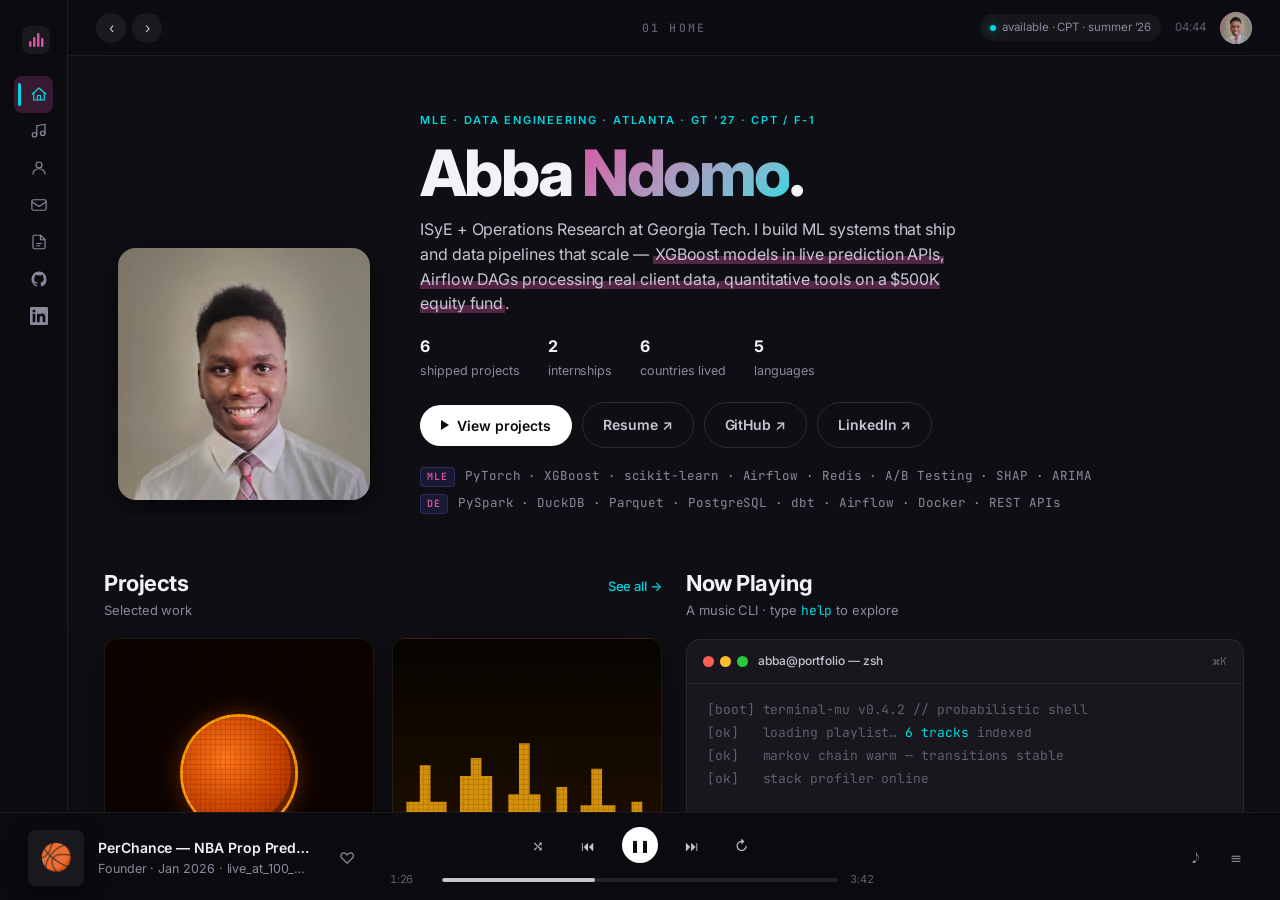
==== index.html @ 2c13b6e3 "added an expandable sidebar" ====
<!DOCTYPE html>
<html lang="en">
<head>
<meta charset="UTF-8" />
<meta name="viewport" content="width=device-width, initial-scale=1, viewport-fit=cover" />
<title>Abba Ndomo — Data & ML Engineer</title>
<meta name="description" content="Portfolio of Abba Ndomo — Data & ML engineer at Georgia Tech (ISyE + OR '27), building PerChance and shipping production pipelines." />
<meta name="author" content="Abba Ndomo" />
<meta name="theme-color" content="#1a1a1a" />
<meta property="og:title" content="Abba Ndomo — Data & ML Engineer" />
<meta property="og:description" content="Portfolio · Georgia Tech ISyE + OR '27 · building PerChance" />
<meta property="og:type" content="website" />
<meta property="og:image" content="headshot.jpg" />
<meta name="twitter:card" content="summary_large_image" />
<link rel="preconnect" href="https://fonts.googleapis.com" />
<link rel="preconnect" href="https://fonts.gstatic.com" crossorigin />
<link href="https://fonts.googleapis.com/css2?family=Inter:wght@400;500;600;700;800&family=JetBrains+Mono:wght@400;500;600&display=swap" rel="stylesheet" />
<link rel="icon" href="data:image/svg+xml,<svg xmlns='http://www.w3.org/2000/svg' viewBox='0 0 32 32'><rect width='32' height='32' rx='7' fill='%231a1a1a'/><rect x='4' y='18' width='4' height='10' rx='1.5' fill='%236366f1'/><rect x='10' y='12' width='4' height='16' rx='1.5' fill='%236366f1'/><rect x='18' y='6' width='4' height='22' rx='1.5' fill='%236366f1'/><rect x='24' y='14' width='4' height='14' rx='1.5' fill='%236366f1'/></svg>" />
<link rel="stylesheet" href="stylesheets/styles.css" />
<link rel="stylesheet" href="stylesheets/enhancements.css" />
<link rel="stylesheet" href="stylesheets/mobile.css" />
</head>
<body>

<div class="app">

  <!-- ============== SIDEBAR ============== -->
  <aside class="sidebar">
    <div class="sb-brand">
      <div class="mark"><svg width="16" height="16" viewBox="0 0 16 16" fill="none" xmlns="http://www.w3.org/2000/svg"><rect x="1" y="9" width="2.5" height="6" rx="1" fill="currentColor"/><rect x="5" y="5" width="2.5" height="10" rx="1" fill="currentColor"/><rect x="9" y="1" width="2.5" height="14" rx="1" fill="currentColor"/><rect x="13" y="6" width="2.5" height="9" rx="1" fill="currentColor"/></svg></div>
    </div>

    <div class="sb-section">Library</div>
    <div class="sb-item active" data-nav="home">
      <span class="icon"><svg viewBox="0 0 24 24" fill="none" stroke="currentColor" stroke-width="1.6" stroke-linecap="round" stroke-linejoin="round"><path d="M3 12l9-8 9 8"/><path d="M5 10v10h14V10"/><path d="M10 20v-6h4v6"/></svg></span><span>Home</span>
    </div>
    <div class="sb-item" data-nav="projects">
      <span class="icon"><svg viewBox="0 0 24 24" fill="none" stroke="currentColor" stroke-width="1.6" stroke-linecap="round" stroke-linejoin="round"><path d="M9 17V5l11-2v12"/><circle cx="6" cy="17" r="3"/><circle cx="17" cy="15" r="3"/></svg></span><span>Projects</span><span class="count">6</span>
    </div>
    <div class="sb-item" data-nav="about">
      <span class="icon"><svg viewBox="0 0 24 24" fill="none" stroke="currentColor" stroke-width="1.6" stroke-linecap="round" stroke-linejoin="round"><circle cx="12" cy="8" r="4"/><path d="M4 20c0-4 3.6-7 8-7s8 3 8 7"/></svg></span><span>About</span>
    </div>
    <div class="sb-item" data-nav="contact">
      <span class="icon"><svg viewBox="0 0 24 24" fill="none" stroke="currentColor" stroke-width="1.6" stroke-linecap="round" stroke-linejoin="round"><rect x="2.5" y="5" width="19" height="14" rx="2"/><path d="M3 8l9 6 9-6"/></svg></span><span>Contact</span>
    </div>

    <div class="sb-section">Connect</div>
    <a class="sb-item" href="resume.pdf" target="_blank">
      <span class="icon"><svg viewBox="0 0 24 24" fill="none" stroke="currentColor" stroke-width="1.6" stroke-linecap="round" stroke-linejoin="round"><path d="M14 3H6a2 2 0 0 0-2 2v14a2 2 0 0 0 2 2h12a2 2 0 0 0 2-2V9z"/><path d="M14 3v6h6"/><path d="M9 14h6M9 17h4"/></svg></span><span>Resume</span><span class="count">PDF</span>
    </a>
    <a class="sb-item" href="https://github.com/andomo3" target="_blank">
      <span class="icon"><svg viewBox="0 0 24 24" fill="currentColor"><path d="M12 2C6.48 2 2 6.59 2 12.25c0 4.53 2.87 8.36 6.84 9.72.5.1.68-.22.68-.49v-1.7c-2.78.62-3.37-1.36-3.37-1.36-.45-1.18-1.11-1.49-1.11-1.49-.91-.64.07-.62.07-.62 1 .07 1.53 1.06 1.53 1.06.89 1.57 2.34 1.12 2.91.85.09-.67.35-1.12.63-1.38-2.22-.26-4.55-1.14-4.55-5.06 0-1.12.39-2.03 1.03-2.75-.1-.26-.45-1.3.1-2.7 0 0 .84-.28 2.75 1.05a9.4 9.4 0 0 1 5 0c1.91-1.33 2.75-1.05 2.75-1.05.55 1.4.2 2.44.1 2.7.64.72 1.03 1.63 1.03 2.75 0 3.93-2.34 4.79-4.57 5.05.36.32.68.94.68 1.9v2.81c0 .27.18.6.69.49A10.02 10.02 0 0 0 22 12.25C22 6.59 17.52 2 12 2z"/></svg></span><span>GitHub</span>
    </a>
    <a class="sb-item" href="https://linkedin.com/in/AbbaNdomo" target="_blank">
      <span class="icon"><svg viewBox="0 0 24 24" fill="currentColor"><path d="M20.45 20.45h-3.55v-5.57c0-1.33-.03-3.04-1.85-3.04-1.86 0-2.14 1.45-2.14 2.95v5.66H9.36V9h3.41v1.56h.05c.47-.9 1.64-1.85 3.38-1.85 3.61 0 4.28 2.38 4.28 5.47v6.27zM5.34 7.43a2.06 2.06 0 1 1 0-4.12 2.06 2.06 0 0 1 0 4.12zM7.12 20.45H3.56V9h3.56v11.45zM22.22 0H1.77C.79 0 0 .77 0 1.72v20.56C0 23.23.79 24 1.77 24h20.45c.98 0 1.78-.77 1.78-1.72V1.72C24 .77 23.2 0 22.22 0z"/></svg></span><span>LinkedIn</span>
    </a>
  </aside>

  <!-- ============== HEADER ============== -->
  <header class="header">
    <div class="scroll-progress" id="scroll-progress"></div>
    <div class="nav-controls">
      <button class="nav-btn" title="Back" data-history="back">‹</button>
      <button class="nav-btn" title="Forward" data-history="forward">›</button>
    </div>
    <div class="screen-label" id="screen-label">01 Home</div>
    <div class="right">
      <span class="pill"><span class="dot"></span> available · CPT · summer '26</span>
      <span style="color: var(--fg-4); font-size: 11.5px;" id="clock">--:--</span>
      <div class="avatar"><img src="headshot.jpg" alt="Abba Ndomo"></div>
    </div>
  </header>

  <!-- ============== MAIN ============== -->
  <main class="main">

    <!-- ============== HOME ============== -->
    <section class="page active" data-page="home" data-screen-label="01 Home">

      <div class="hero">
        <div class="hero-art">
          <div class="portrait" id="hero-portrait">
            <img src="headshot.jpg" alt="Abba Ndomo">
          </div>
        </div>
        <div class="hero-meta">
          <div class="eyebrow">MLE · Data Engineering · Atlanta · GT '27 · CPT / F-1</div>
          <h1>Abba <span class="accent">Ndomo</span>.</h1>
          <p class="tagline">
            ISyE + Operations Research at Georgia Tech. I build ML systems that ship and data pipelines that scale — <em>XGBoost models in live prediction APIs, Airflow DAGs processing real client data, quantitative tools on a $500K equity fund</em>.
          </p>
          <div class="hero-stats">
            <div class="stat"><b>6</b><span>shipped projects</span></div>
            <div class="stat"><b>2</b><span>internships</span></div>
            <div class="stat"><b>6</b><span>countries lived</span></div>
            <div class="stat"><b>5</b><span>languages</span></div>
          </div>
          <div class="hero-cta">
            <button class="btn primary" onclick="window.__navigate &amp;&amp; window.__navigate('projects')">
              <span class="play-icon"></span>
              View projects
            </button>
            <a class="btn ghost" href="resume.pdf" target="_blank">Resume ↗</a>
            <a class="btn ghost" href="https://github.com/andomo3" target="_blank">GitHub ↗</a>
            <a class="btn ghost" href="https://linkedin.com/in/AbbaNdomo" target="_blank">LinkedIn ↗</a>
          </div>
          <div class="hero-tools">
            <div class="tools-row"><span class="tools-label">MLE</span><span>PyTorch · XGBoost · scikit-learn · Airflow · Redis · A/B Testing · SHAP · ARIMA</span></div>
            <div class="tools-row"><span class="tools-label">DE</span><span>PySpark · DuckDB · Parquet · PostgreSQL · dbt · Airflow · Docker · REST APIs</span></div>
          </div>
        </div>
      </div>

      <!-- Hero widget row: featured shelf + terminal -->
      <div class="hero-widget-row">
        <!-- Featured projects shelf -->
        <div>
          <div class="section-head" style="margin-top:0;">
            <div>
              <h2>Projects</h2>
              <div class="sub">Selected work</div>
            </div>
            <span class="more" onclick="window.__navigate &amp;&amp; window.__navigate('projects')">See all →</span>
          </div>
          <div class="shelf" id="featured-shelf"></div>
        </div>

        <!-- Refined terminal widget -->
        <div>
          <div class="section-head" style="margin-top:0;">
            <div>
              <h2>Now Playing</h2>
              <div class="sub">A music CLI · type <span style="color: var(--p3); font-family: var(--mono);">help</span> to explore</div>
            </div>
          </div>
          <div class="np-widget" id="terminal">
            <div class="np-widget-head">
              <div class="lights"><span></span><span></span><span></span></div>
              <div class="title">abba@portfolio — zsh</div>
              <div class="right">⌘K</div>
            </div>
            <div class="np-widget-body" id="term-body" aria-live="polite"></div>
            <div class="np-widget-input" id="term-input-row">
              <span class="prompt">›</span>
              <input id="term-input" type="text" autocomplete="off" autocapitalize="off" spellcheck="false" placeholder="try: play 3, shuffle, cd projects" />
              <span class="hint">↵ run · ↑↓ history</span>
            </div>
          </div>
        </div>
      </div>


      <!-- Experience timeline (kept) -->
      <div class="section">
        <div class="section-head">
          <div>
            <h2>Experience Timeline</h2>
            <div class="sub">Where I've showed up</div>
          </div>
          <span class="more" onclick="window.__navigate &amp;&amp; window.__navigate('about')">More about me →</span>
        </div>

        <div class="timeline">
          <article class="exp-card">
            <div class="head">
              <div class="role">Data Science Intern <span class="at">@ KPMG</span></div>
              <div class="when">Jun 2024 — Aug 2024</div>
            </div>
            <div class="summary">Built an NLP document classification pipeline serving 50+ enterprise auditors.</div>
            <ul>
              <li>Reduced document classification latency from 45s to 8s by replacing an O(n²) matching loop with an O(n+m) hash-join — a pure algorithmic fix, no infra changes.</li>
              <li>Reached 95% precision on 10,000+ documents/month; built a statistical validation framework with 50+ automated distributional checks to catch label noise before it reached production.</li>
              <li>Designed an A/B testing framework with bootstrapped confidence intervals and multiple-comparison corrections to govern future model updates.</li>
            </ul>
            <div class="stack">
              <span class="tag">Python</span>
              <span class="tag">NLP</span>
              <span class="tag">PostgreSQL</span>
              <span class="tag">A/B Testing</span>
              <span class="tag">CI/CD</span>
            </div>
          </article>

          <article class="exp-card">
            <div class="head">
              <div class="role">Quantitative Analyst <span class="at">@ Georgia Tech Student Fund (GTSF)</span></div>
              <div class="when">Jan 2025 — May 2025</div>
            </div>
            <div class="summary">Built quantitative tools for a $500K live student-managed equity fund.</div>
            <ul>
              <li>Built a Bloomberg Terminal screener that tripled coverage from 50 to 120 tickers, expanding the investable universe the team could evaluate each week.</li>
              <li>Ran 10,000-iteration Monte Carlo simulations to stress-test the portfolio under macro shocks; simulations identified 8% downside risk that directly shaped the fund's hedging position.</li>
              <li>Validated sector-rotation strategies using ARIMA time-series models; first experience where a model error had an immediate dollar cost.</li>
            </ul>
            <div class="stack">
              <span class="tag">Python</span><span class="tag">ARIMA</span><span class="tag">Monte Carlo</span><span class="tag">Bloomberg</span><span class="tag">NumPy</span>
            </div>
          </article>
        </div>
      </div>

      <!-- Heatmap -->
      <div class="section">
        <div class="section-head">
          <div>
            <h2>Commit Rhythm</h2>
            <div class="sub">53 weeks · tap a cell to play that day's loop</div>
          </div>
        </div>
        <div class="heatmap-wrap">
          <div class="heatmap-stats">
            <div class="s"><b>1,284</b>commits</div>
            <div class="s"><b>312</b>active days</div>
            <div class="s"><b>37</b>day streak</div>
            <div class="s"><b>02:00</b>busiest hour</div>
          </div>
          <div class="heatmap-grid" id="heatmap"></div>
          <div class="heatmap-legend">
            <span>Less</span>
            <span class="swatch" style="background: rgba(255, 255, 255, 0.04);"></span>
            <span class="swatch" style="background: color-mix(in oklch, var(--p1) 22%, rgba(255,255,255,0.04));"></span>
            <span class="swatch" style="background: color-mix(in oklch, var(--p1) 50%, var(--p3));"></span>
            <span class="swatch" style="background: color-mix(in oklch, var(--p1) 70%, var(--p3));"></span>
            <span class="swatch" style="background: linear-gradient(135deg, var(--p1), var(--p3));"></span>
            <span>More</span>
          </div>
        </div>
      </div>

    </section>

    <!-- ============== PROJECTS ============== -->
    <section class="page" data-page="projects" data-screen-label="02 Projects">

      <div class="section">
        <div class="section-head" style="margin-top: 8px;">
          <div>
            <h2>Projects</h2>
            <div class="sub">A library of 7 tracks · pick a file from the tree to read</div>
          </div>
          <span class="more" onclick="window.__term &amp;&amp; window.__term.runCmd('shuffle')">⤭ Shuffle</span>
        </div>

        <div class="ide">
          <aside class="ide-side">
            <div class="ide-section">Explorer</div>
            <div class="ide-folder"><span>▾</span> <span>📁</span> projects</div>
            <div class="ide-children" id="file-tree"></div>

            <div class="ide-section">Filters</div>
            <div class="ide-item"><span class="glyph">#</span><span>ml &amp; data</span><span style="margin-left:auto; color: var(--fg-4)">4</span></div>
            <div class="ide-item"><span class="glyph">#</span><span>systems</span><span style="margin-left:auto; color: var(--fg-4)">2</span></div>
            <div class="ide-item"><span class="glyph">#</span><span>stats</span><span style="margin-left:auto; color: var(--fg-4)">3</span></div>

            <div class="ide-section">Git</div>
            <div class="ide-item"><span class="glyph">⎇</span><span>main</span></div>
            <div class="ide-item"><span class="glyph">●</span><span>2 modified</span></div>
            <div class="ide-item"><span class="glyph">+</span><span>7 untracked</span></div>
          </aside>

          <div class="ide-main">
            <div class="ide-tabs" id="ide-tabs"></div>
            <div class="ide-content" id="ide-content"></div>
          </div>
        </div>
      </div>

    </section>

    <!-- ============== ABOUT ============== -->
    <section class="page" data-page="about" data-screen-label="03 About">

      <div class="section">
        <div class="section-head" style="margin-top: 8px;">
          <div>
            <h2>About</h2>
            <div class="sub">whoami --verbose</div>
          </div>
        </div>

        <div class="about-grid">
          <div>
            <div class="card">
              <h3>Identity</h3>
              <h2>Abba Ndomo</h2>
              <div style="color: var(--fg-3); font-size: 13.5px; margin-bottom: 14px;">Data & ML Engineer · ISyE + OR · Georgia Tech '27</div>
              <p style="color: var(--fg-2); margin: 0 0 12px;">
                I have lived across <b style="color: var(--fg);">six countries</b> and am proficient in English, Kiswahili, Spanish, Russian, and Azerbaijani. I build production ML systems and data pipelines — from a live NBA prediction platform to automated pricing infrastructure for a 101-unit real estate operator.
              </p>
              <p style="color: var(--fg-2); margin: 0;">
                I think probabilistically — about models, decisions, and risk. I'm drawn to problems where the data is messy, the stakes are real, and the solution has to hold up under live traffic.
              </p>
            </div>

            <div class="card" style="margin-top: 18px;">
              <h3>Stack — recent commit volume</h3>
              <div class="langs" id="langs"></div>
            </div>

            <div class="card" style="margin-top: 18px;">
              <h3>Posterior — what I think about, by hour</h3>
              <div class="distribution" id="distribution"></div>
              <div style="display: flex; justify-content: space-between; margin-top: 10px; font-size: 11px; color: var(--fg-4); letter-spacing: 0.04em;">
                <span>00:00</span><span>06:00</span><span>12:00</span><span>18:00</span><span>23:59</span>
              </div>
            </div>
          </div>

          <div>
            <div class="card">
              <h3>Facts</h3>
              <div class="kv-list">
                <div class="row"><div class="k">School</div><div class="v">Georgia Tech '27 · ISyE + OR</div></div>
                <div class="row"><div class="k">Currently</div><div class="v">Building PerChance · Data & ML Engineer @ Altura</div></div>
                <div class="row"><div class="k">Languages</div><div class="v">EN · SW · ES · RU · AZ</div></div>
                <div class="row"><div class="k">Favorite distribution</div><div class="v" style="color: var(--p3);">Heavy-tailed log-normal</div></div>
                <div class="row"><div class="k">Favorite track</div><div class="v">A private Playboi Carti leak from 2019</div></div>
                <div class="row"><div class="k">Last book</div><div class="v">Probability Theory: The Logic of Science</div></div>
                <div class="row"><div class="k">Caffeine</div><div class="v">Two cortados · stops counting after</div></div>
              </div>
            </div>

            <div class="card" style="margin-top: 18px;">
              <h3>Top Artists — last.fm, all time</h3>
              <div class="artist-grid" id="artist-grid"></div>
              <div style="font-size: 11.5px; color: var(--fg-4); margin-top: 12px;">via Spotify · long term · all time</div>
            </div>

            <div class="card" style="margin-top: 18px;">
              <h3>Operating Principles</h3>
              <div style="font-size: 14px; color: var(--fg-2);">
                <div style="margin: 6px 0;"><span style="color: var(--p3);">▸</span> Ship the noisy version. Iterate the variance away.</div>
                <div style="margin: 6px 0;"><span style="color: var(--p3);">▸</span> A meeting is just a Markov chain with snacks.</div>
                <div style="margin: 6px 0;"><span style="color: var(--p3);">▸</span> The best features are samples, not designs.</div>
                <div style="margin: 6px 0;"><span style="color: var(--p3);">▸</span> Measure twice, deploy once, monitor forever.</div>
                <div style="margin: 6px 0;"><span style="color: var(--p3);">▸</span> If it has a tempo, it can be debugged.</div>
              </div>
            </div>
          </div>
        </div>
      </div>

    </section>

    <!-- ============== CONTACT ============== -->
    <section class="page" data-page="contact" data-screen-label="04 Contact">

      <div class="section">
        <div class="section-head" style="margin-top: 8px;">
          <div>
            <h2>Contact</h2>
            <div class="sub">ssh abba@portfolio</div>
          </div>
        </div>

        <div class="contact-grid">
          <div class="card">
            <h3>Get in touch</h3>
            <h2 style="margin-bottom: 8px;">Let's work together.</h2>
            <p style="color: var(--fg-3); margin: 0 0 28px; font-size: 14px;">Open to MLE and data engineering roles — full-time, internship, or contract. Fastest response via email or LinkedIn.</p>

            <a class="qrlink" href="mailto:abbandomo@gmail.com">
              <div class="glyph">@</div>
              <div><b>Email</b><span class="small">abbandomo@gmail.com</span></div>
            </a>
            <a class="qrlink" target="_blank" rel="noopener" href="https://linkedin.com/in/AbbaNdomo">
              <div class="glyph">in</div>
              <div><b>LinkedIn</b><span class="small">/in/AbbaNdomo</span></div>
            </a>
            <a class="qrlink" target="_blank" rel="noopener" href="https://github.com/andomo3">
              <div class="glyph">⎇</div>
              <div><b>GitHub</b><span class="small">/andomo3</span></div>
            </a>
            <a class="qrlink" href="resume.pdf" target="_blank">
              <div class="glyph">↗</div>
              <div><b>Resume</b><span class="small">PDF · updated 2026</span></div>
            </a>
          </div>

          <div>
            <div class="card">
              <h3>Availability</h3>
              <pre class="code" style="margin: 0;"><span class="ln"> 1</span><span class="kw">export const</span> <span class="var">availability</span> = {
<span class="ln"> 2</span>  <span class="fn">role</span>: [<span class="str">'MLE'</span>, <span class="str">'data engineering'</span>],
<span class="ln"> 3</span>  <span class="fn">visa</span>: <span class="str">'F-1 · CPT authorized'</span>,
<span class="ln"> 4</span>  <span class="fn">start</span>: <span class="str">'Summer 2026'</span>,
<span class="ln"> 5</span>  <span class="fn">location</span>: [<span class="str">'atlanta'</span>, <span class="str">'remote'</span>, <span class="str">'on-site'</span>],
<span class="ln"> 6</span>  <span class="fn">timezone</span>: <span class="str">'ET'</span>, <span class="com">// flexible ±5h</span>
<span class="ln"> 7</span>  <span class="fn">openTo</span>: { <span class="fn">coffee</span>: <span class="num">true</span>, <span class="fn">cold_email</span>: <span class="num">true</span> },
<span class="ln"> 8</span>}</pre>
            </div>
          </div>
        </div>
      </div>

    </section>

  </main>

  <!-- ============== PLAYER BAR ============== -->
  <footer class="player">
    <div class="player-left">
      <div class="cover"><span class="cover-icon-np">🏀</span></div>
      <div class="meta">
        <div class="t" id="np-title">PerChance — NBA Prop Prediction</div>
        <div class="s" id="np-artist">Founder · Jan 2026 · live_at_100_users</div>
      </div>
      <button class="like" id="np-like" title="Like this track">♡</button>
    </div>
    <div class="player-center">
      <div class="player-controls">
        <button class="icon-btn" onclick="window.__term &amp;&amp; window.__term.runCmd('shuffle')" title="Shuffle">⤭</button>
        <button class="icon-btn" onclick="window.__term &amp;&amp; window.__term.runCmd('prev')" title="Previous">⏮</button>
        <button class="play-main" id="np-play" onclick="this.textContent = this.textContent.trim()==='▶'?'❚❚':'▶';">❚❚</button>
        <button class="icon-btn" onclick="window.__term &amp;&amp; window.__term.runCmd('next')" title="Next">⏭</button>
        <button class="icon-btn" title="Repeat" data-toggle="repeat">↻</button>
      </div>
      <div class="player-progress">
        <span id="np-elapsed">1:24</span>
        <div class="bar"><span id="np-fill"></span></div>
        <span id="np-total">3:42</span>
      </div>
    </div>
    <div class="player-right">
      <button class="icon-btn" title="Lyrics">𝅘𝅥𝅮</button>
      <button class="icon-btn" title="Queue" data-nav="projects">≡</button>
    </div>
  </footer>

  <!-- Mobile bottom tab bar (visible on phones only) -->
  <nav class="mob-nav" id="mob-nav">
    <button class="mob-tab active" data-nav="home">
      <svg viewBox="0 0 24 24" fill="none" stroke="currentColor" stroke-width="1.8" stroke-linecap="round" stroke-linejoin="round"><path d="M3 12L12 4l9 8"/><path d="M5 10v10h5v-6h4v6h5V10"/></svg>
      <span>Home</span>
    </button>
    <button class="mob-tab" data-nav="projects">
      <svg viewBox="0 0 24 24" fill="none" stroke="currentColor" stroke-width="1.8" stroke-linecap="round" stroke-linejoin="round"><rect x="3" y="3" width="8" height="8" rx="1.5"/><rect x="13" y="3" width="8" height="8" rx="1.5"/><rect x="3" y="13" width="8" height="8" rx="1.5"/><rect x="13" y="13" width="8" height="8" rx="1.5"/></svg>
      <span>Projects</span>
    </button>
    <button class="mob-tab" data-nav="about">
      <svg viewBox="0 0 24 24" fill="none" stroke="currentColor" stroke-width="1.8" stroke-linecap="round" stroke-linejoin="round"><circle cx="12" cy="8" r="4"/><path d="M4 20c0-4 3.6-7 8-7s8 3 8 7"/></svg>
      <span>About</span>
    </button>
    <button class="mob-tab" data-nav="contact">
      <svg viewBox="0 0 24 24" fill="none" stroke="currentColor" stroke-width="1.8" stroke-linecap="round" stroke-linejoin="round"><rect x="2" y="5" width="20" height="14" rx="2"/><path d="M2 8l10 7 10-7"/></svg>
      <span>Contact</span>
    </button>
  </nav>

</div>

<script src="scripts/terminal.js"></script>
<script src="scripts/app.js"></script>
<script src="scripts/enhancements.js"></script>

</body>
</html>
---- stylesheets/styles.css ----
/* ============================================================
   baab.com v2 — Apple Music × terminal (sleek, modern)
   Inter everywhere, glassy surfaces, generous whitespace.
   ============================================================ */

:root {
  /* THREE COLORS ONLY:
     primary   = purple (accent)
     secondary = cyan   (accent 2)
     tertiary  = near-black charcoal (surface / fg)
     plus white-alpha tints for hairlines & text dimming */
  --primary:   #D552A3;                /* magenta */
  --secondary: oklch(0.80 0.14 200);   /* cyan */
  --tertiary:  #0e0e14;                /* charcoal */

  /* Aliases used throughout the file */
  --p1: var(--primary);
  --p2: var(--primary);
  --p3: var(--secondary);

  --bg-0: var(--tertiary);
  --bg-1: #14141c;
  --bg-2: #1a1a22;
  --bg-3: #22222d;

  --glass: rgba(255, 255, 255, 0.04);
  --glass-strong: rgba(255, 255, 255, 0.06);
  --hairline: rgba(255, 255, 255, 0.07);
  --hairline-2: rgba(255, 255, 255, 0.12);

  --fg: #f3f3f7;
  --fg-2: #c6c6d2;
  --fg-3: #8a8a9c;
  --fg-4: #5f5f70;

  --grad: linear-gradient(135deg, var(--primary), var(--secondary));
  --grad-soft: linear-gradient(135deg, color-mix(in oklch, var(--primary) 18%, transparent), color-mix(in oklch, var(--secondary) 14%, transparent));
  --accent: var(--primary);
  --good: var(--secondary);

  /* Type */
  --sans: 'Inter', -apple-system, BlinkMacSystemFont, 'SF Pro Display', system-ui, sans-serif;
  --mono: 'JetBrains Mono', 'SF Mono', ui-monospace, monospace;

  /* Radii */
  --r-xs: 6px;
  --r-sm: 10px;
  --r-md: 14px;
  --r-lg: 20px;
  --r-xl: 28px;

  /* Shadow */
  --shadow-1: 0 1px 2px rgba(0,0,0,0.3), 0 8px 32px rgba(0,0,0,0.35);
  --shadow-2: 0 30px 80px rgba(0,0,0,0.55);

  /* Layout */
  --sidebar-w: 68px;
  --sidebar-expanded: 260px;
  --header-h: 56px;
  --player-h: 88px;
}

* { box-sizing: border-box; }

html, body {
  margin: 0;
  padding: 0;
  background: var(--bg-0);
  color: var(--fg);
  font-family: var(--sans);
  font-size: 14px;
  line-height: 1.55;
  letter-spacing: -0.005em;
  -webkit-font-smoothing: antialiased;
  text-rendering: optimizeLegibility;
}

body {
  min-height: 100vh;
  background: var(--tertiary);
  overflow-x: hidden;
}

::selection { background: color-mix(in oklch, var(--p2) 50%, transparent); color: white; }

a { color: inherit; text-decoration: none; }

button { font-family: inherit; }

/* Markov canvas removed — keep node hidden if it still exists */
#markov-canvas { display: none !important; }

/* ---------- App shell ---------- */
.app {
  position: relative;
  z-index: 1;
  display: grid;
  grid-template-columns: var(--sidebar-w) 1fr;
  grid-template-rows: var(--header-h) 1fr var(--player-h);
  grid-template-areas:
    "sidebar header"
    "sidebar main"
    "player  player";
  height: 100vh;
  overflow: hidden;
}

/* ---------- Sidebar ---------- */
.sidebar {
  grid-area: sidebar;
  background: rgba(11, 11, 15, 0.65);
  backdrop-filter: blur(24px) saturate(160%);
  -webkit-backdrop-filter: blur(24px) saturate(160%);
  border-right: 1px solid var(--hairline);
  padding: 22px 14px 24px;
  overflow-y: auto;
  overflow-x: hidden;
  position: sticky;
  top: 0;
  height: calc(100vh - var(--player-h));
  min-height: 0;
  width: var(--sidebar-w);
  z-index: 50;
  transition: width 220ms cubic-bezier(0.2, 0.7, 0.2, 1),
              background 220ms,
              box-shadow 220ms,
              padding 220ms cubic-bezier(0.2, 0.7, 0.2, 1);
}
.sidebar:hover,
.sidebar:focus-within {
  width: var(--sidebar-expanded);
  background: rgba(11, 11, 15, 0.92);
  box-shadow: 8px 0 40px rgba(0, 0, 0, 0.4);
  padding: 22px 16px 24px;
}

/* Hide labels/counts when sidebar is collapsed; show on hover */
.sidebar .sb-item > span:not(.icon) {
  opacity: 0;
  white-space: nowrap;
  pointer-events: none;
  transition: opacity 140ms ease-out;
}
.sidebar:hover .sb-item > span:not(.icon),
.sidebar:focus-within .sb-item > span:not(.icon) {
  opacity: 1;
  pointer-events: auto;
  transition: opacity 180ms 80ms ease-in;
}

/* Section headers — vertical collapse when sidebar is collapsed */
.sidebar .sb-section {
  opacity: 0;
  max-height: 0;
  padding-top: 0;
  padding-bottom: 0;
  overflow: hidden;
  white-space: nowrap;
  transition: opacity 140ms ease-out, max-height 220ms cubic-bezier(0.2, 0.7, 0.2, 1), padding 220ms;
}
.sidebar:hover .sb-section,
.sidebar:focus-within .sb-section {
  opacity: 1;
  max-height: 36px;
  padding-top: 18px;
  padding-bottom: 8px;
  transition: opacity 180ms 80ms ease-in, max-height 220ms cubic-bezier(0.2, 0.7, 0.2, 1), padding 220ms;
}

.sb-brand {
  display: flex;
  align-items: center;
  gap: 10px;
  padding: 4px 8px 22px;
  font-size: 17px;
  font-weight: 700;
  letter-spacing: -0.02em;
}
.sb-brand .mark {
  width: 28px; height: 28px;
  border-radius: 8px;
  background: rgba(255,255,255,0.06);
  display: flex;
  align-items: center;
  justify-content: center;
  color: var(--primary);
  flex: 0 0 auto;
}
.sb-brand .dim { color: var(--fg-3); font-weight: 500; }

.sb-section {
  font-size: 10.5px;
  font-weight: 600;
  letter-spacing: 0.12em;
  color: var(--fg-4);
  text-transform: uppercase;
  padding: 18px 12px 8px;
}

.sb-item {
  position: relative;
  display: flex;
  align-items: center;
  gap: 12px;
  padding: 8px 12px 8px 16px;
  border-radius: 8px;
  color: var(--fg-2);
  font-size: 13.5px;
  font-weight: 500;
  cursor: pointer;
  transition: background 140ms, color 140ms, transform 160ms, padding 160ms;
}
.sb-item::before {
  content: '';
  position: absolute;
  left: 4px;
  top: 50%;
  width: 3px;
  height: 0;
  background: var(--p3);
  border-radius: 2px;
  transform: translateY(-50%);
  transition: height 200ms cubic-bezier(0.2, 0.7, 0.2, 1), opacity 160ms;
  opacity: 0;
}
.sb-item:hover {
  background: rgba(255, 255, 255, 0.04);
  color: var(--fg);
  transform: translateX(2px);
}
.sb-item.active {
  background: color-mix(in oklch, var(--p2) 22%, transparent);
  color: var(--fg);
  transform: translateX(0);
}
.sb-item.active::before {
  height: 60%;
  opacity: 1;
}
.sb-item .icon {
  width: 18px; height: 18px;
  flex: 0 0 auto;
  display: grid; place-items: center;
  color: var(--fg-3);
  transition: color 140ms;
}
.sb-item .icon svg {
  width: 100%;
  height: 100%;
  display: block;
}
.sb-item.active .icon { color: var(--p3); }
.sb-item:hover .icon { color: var(--fg-2); }
.sb-item .count {
  margin-left: auto;
  font-size: 11px;
  color: var(--fg-4);
  font-variant-numeric: tabular-nums;
}

.sb-playlist {
  display: flex;
  align-items: center;
  gap: 10px;
  padding: 6px 10px;
  border-radius: 8px;
  cursor: pointer;
  font-size: 12.5px;
  color: var(--fg-2);
}
.sb-playlist:hover { background: rgba(255,255,255,0.04); }
.sb-playlist .swatch {
  width: 22px; height: 22px;
  border-radius: 5px;
  flex: 0 0 auto;
}

/* ---------- Header ---------- */
.header {
  grid-area: header;
  display: flex;
  align-items: center;
  gap: 14px;
  padding: 0 28px;
  background: rgba(11, 11, 15, 0.55);
  backdrop-filter: blur(20px) saturate(160%);
  -webkit-backdrop-filter: blur(20px) saturate(160%);
  border-bottom: 1px solid var(--hairline);
  position: sticky;
  top: 0;
  z-index: 20;
}
.header .nav-controls {
  display: flex;
  gap: 6px;
}
.header .nav-btn {
  width: 30px; height: 30px;
  border-radius: 50%;
  background: rgba(255, 255, 255, 0.06);
  border: none;
  color: var(--fg-2);
  cursor: pointer;
  display: grid; place-items: center;
  font-size: 14px;
  transition: background 140ms;
}
.header .nav-btn:hover { background: rgba(255,255,255,0.1); color: var(--fg); }

/* Scroll progress bar — 2px line at the very top of the header */
.scroll-progress {
  position: absolute;
  top: 0;
  left: 0;
  height: 2px;
  width: 0%;
  background: linear-gradient(90deg, var(--p1), var(--p3));
  transition: width 80ms linear;
  z-index: 30;
  pointer-events: none;
}

/* Screen label — pixel-style page identifier (e.g. "02 Projects") */
.screen-label {
  position: absolute;
  left: 50%;
  top: 50%;
  transform: translate(-50%, -50%);
  font-family: var(--mono);
  font-size: 11.5px;
  font-weight: 500;
  letter-spacing: 0.18em;
  color: var(--fg-4);
  text-transform: uppercase;
  white-space: nowrap;
  pointer-events: none;
  user-select: none;
}


.header .right {
  margin-left: auto;
  display: flex;
  align-items: center;
  gap: 14px;
  font-size: 12px;
  color: var(--fg-3);
}
.header .pill {
  display: flex;
  align-items: center;
  gap: 6px;
  padding: 5px 10px;
  background: rgba(255,255,255,0.04);
  border-radius: 999px;
  font-size: 11.5px;
}
.header .pill .dot {
  width: 6px; height: 6px; border-radius: 50%;
  background: var(--good);
  box-shadow: 0 0 8px color-mix(in oklch, var(--good) 60%, transparent);
}
.header .avatar {
  width: 32px; height: 32px;
  border-radius: 50%;
  background: var(--grad);
  overflow: hidden;
  display: grid; place-items: center;
  font-size: 12px; font-weight: 700;
  color: white;
  letter-spacing: 0.02em;
}
.header .avatar img {
  width: 100%; height: 100%;
  object-fit: cover;
  border-radius: 50%;
  display: block;
}
.player-left .cover-icon-np {
  position: absolute;
  inset: 0;
  display: flex;
  align-items: center;
  justify-content: center;
  font-size: 26px;
  z-index: 1;
}

/* ---------- Main scroll area ---------- */
.main {
  grid-area: main;
  overflow-y: auto;
  padding: 0 0 60px;
  scroll-behavior: smooth;
}

.page { display: none; }
.page.active { display: block; animation: fadeIn 220ms cubic-bezier(.2,.7,.2,1) both; }
.page.leaving { display: block; animation: fadeOut 160ms cubic-bezier(.4,0,.6,1) both; }
@keyframes fadeIn {
  from { opacity: 0; transform: translateY(6px); }
  to { opacity: 1; transform: none; }
}
@keyframes fadeOut {
  from { opacity: 1; transform: none; }
  to { opacity: 0; transform: translateY(-4px); }
}

.section {
  padding: 32px 36px;
  max-width: 1240px;
  margin: 0 auto;
}

.section-head {
  display: flex;
  align-items: baseline;
  justify-content: space-between;
  gap: 16px;
  margin: 32px 0 18px;
}
.section-head h2 {
  font-size: 22px;
  font-weight: 700;
  letter-spacing: -0.02em;
  margin: 0;
}
.section-head .sub { color: var(--fg-3); font-size: 13px; }
.section-head .more {
  color: var(--p3);
  font-size: 13px;
  font-weight: 500;
  cursor: pointer;
}

/* ---------- Hero ---------- */
.hero {
  position: relative;
  padding: 56px 36px 44px;
  max-width: 1240px;
  margin: 0 auto;
  display: grid;
  grid-template-columns: 280px 1fr;
  gap: 36px;
  align-items: end;
}

.hero-art {
  position: relative;
  width: 280px;
  height: 280px;
  border-radius: var(--r-xl);
  background: transparent;
  box-shadow: none;
  overflow: hidden;
  isolation: isolate;
}
.hero-art::before {
  content: "";
  position: absolute;
  inset: 0;
  background: transparent;
  z-index: 0;
}
.hero-art::after { display: none; }
@keyframes spin { to { transform: rotate(360deg); } }

/* Headshot portrait — placeholder until image is dropped in */
.hero-art .portrait {
  position: absolute;
  inset: 14px;
  border-radius: 18px;
  background:
    radial-gradient(circle at 35% 30%, rgba(255,255,255,0.18), transparent 60%),
    #1a1a22;
  z-index: 2;
  overflow: hidden;
  display: grid;
  place-items: center;
  box-shadow: 0 12px 40px rgba(0,0,0,0.5), inset 0 0 0 1px rgba(255,255,255,0.06);
}
.hero-art .portrait img {
  width: 100%;
  height: 100%;
  object-fit: cover;
  display: block;
}
.hero-art .portrait .initials {
  font-family: var(--mono);
  font-size: 56px;
  font-weight: 600;
  color: var(--fg);
  letter-spacing: -0.04em;
  opacity: 0.85;
}

.hero-meta {
  position: relative;
  z-index: 1;
}
.hero-meta .eyebrow {
  font-size: 11px;
  font-weight: 600;
  letter-spacing: 0.16em;
  color: var(--p3);
  text-transform: uppercase;
  margin-bottom: 12px;
}
.hero-meta h1 {
  font-size: 64px;
  font-weight: 800;
  letter-spacing: -0.04em;
  line-height: 1.0;
  margin: 0 0 12px;
}
.hero-meta h1 .accent {
  background: var(--grad);
  -webkit-background-clip: text;
  background-clip: text;
  color: transparent;
}
.hero-meta .tagline {
  font-size: 16px;
  color: var(--fg-2);
  max-width: 56ch;
  margin: 0 0 18px;
  font-weight: 400;
}
.hero-meta .tagline em {
  font-style: normal;
  background: linear-gradient(transparent 60%, color-mix(in oklch, var(--p2) 35%, transparent) 60%);
  padding: 0 2px;
}

.hero-stats {
  display: flex;
  gap: 28px;
  margin-bottom: 22px;
  font-size: 12.5px;
  color: var(--fg-3);
}
.hero-stats .stat b {
  color: var(--fg);
  font-weight: 700;
  font-size: 16px;
  display: block;
  letter-spacing: -0.01em;
  margin-bottom: 2px;
}

.hero-cta {
  display: flex;
  gap: 10px;
  align-items: center;
  flex-wrap: wrap;
}

.hero-tools {
  margin-top: 18px;
  display: flex;
  flex-direction: column;
  gap: 6px;
}
.tools-row {
  display: flex;
  align-items: baseline;
  gap: 10px;
  font-size: 12.5px;
  color: var(--fg-3);
  font-family: var(--mono);
  line-height: 1.6;
}
.tools-label {
  font-size: 10px;
  font-weight: 700;
  letter-spacing: 0.1em;
  color: var(--primary);
  background: rgba(99,102,241,0.12);
  border: 1px solid rgba(99,102,241,0.25);
  border-radius: 4px;
  padding: 1px 6px;
  flex: 0 0 auto;
  text-transform: uppercase;
}

.btn {
  display: inline-flex;
  align-items: center;
  gap: 8px;
  padding: 11px 20px;
  border-radius: 999px;
  font-family: var(--sans);
  font-size: 14px;
  font-weight: 600;
  border: 1px solid var(--hairline-2);
  background: rgba(255,255,255,0.06);
  color: var(--fg);
  cursor: pointer;
  transition: 140ms cubic-bezier(.2,.7,.2,1);
  letter-spacing: -0.005em;
}
.btn:hover { background: rgba(255,255,255,0.1); transform: translateY(-1px); }
.btn:active { transform: translateY(0); }
.btn.primary {
  background: white;
  color: #0b0b0f;
  border-color: transparent;
}
.btn.primary:hover { background: #fff; filter: brightness(0.96); }
.btn .play-icon {
  width: 0; height: 0;
  border-left: 8px solid currentColor;
  border-top: 5px solid transparent;
  border-bottom: 5px solid transparent;
}
.btn.ghost {
  background: transparent;
  border-color: var(--hairline-2);
  color: var(--fg-2);
}
.btn.ghost:hover { color: var(--fg); border-color: var(--hairline-2); }

/* ---------- Featured grid (Apple Music carousel feel) ---------- */
.shelf {
  display: grid;
  grid-template-columns: repeat(auto-fill, minmax(220px, 1fr));
  gap: 18px;
}

.tile {
  cursor: pointer;
  transition: transform 200ms cubic-bezier(.2,.7,.2,1);
}
.tile:hover { transform: translateY(-3px); }
.tile .art {
  position: relative;
  width: 100%;
  aspect-ratio: 1;
  border-radius: var(--r-md);
  overflow: hidden;
  box-shadow: 0 12px 40px rgba(0,0,0,0.4);
  border: 1px solid var(--hairline);
  display: grid;
  place-items: center;
  image-rendering: pixelated;
}

/* pixel grid overlay on all tiles */
.tile .art::before {
  content: '';
  position: absolute;
  inset: 0;
  background-image:
    repeating-linear-gradient(to right, rgba(0,0,0,0.10) 0px, rgba(0,0,0,0.10) 1px, transparent 1px, transparent 5px),
    repeating-linear-gradient(to bottom, rgba(0,0,0,0.10) 0px, rgba(0,0,0,0.10) 1px, transparent 1px, transparent 5px);
  z-index: 3;
  pointer-events: none;
  border-radius: inherit;
}

/* ── 01 PerChance / NBA — Slam Dunk palette ── */
.tile .art[data-pid="01"] {
  background: #0d0400;
}
.tile .art[data-pid="01"]::after {
  content: '';
  position: absolute;
  width: 42%;
  aspect-ratio: 1;
  border-radius: 50%;
  background: radial-gradient(circle at 38% 36%, #ff7518 0%, #c94200 55%, #7a1e00 100%);
  box-shadow: inset -4px -4px 0 rgba(0,0,0,0.35), 0 0 0 3px #ff9a00, 0 0 24px rgba(255,100,0,0.45);
  animation: px-bounce 1.6s cubic-bezier(0.33,0,0.66,0) infinite;
  z-index: 1;
}
@keyframes px-bounce {
  0%, 100% { transform: translateY(-28%); }
  48%       { transform: translateY(26%) scaleX(1.12) scaleY(0.88); }
  52%       { transform: translateY(26%) scaleX(1.12) scaleY(0.88); }
}

/* ── 02 Altura / Real Estate — amber city ── */
.tile .art[data-pid="02"] {
  background: linear-gradient(180deg, #070400 0%, #1a0d00 60%, #2a1500 100%);
}
.tile .art[data-pid="02"]::after {
  content: '';
  position: absolute;
  bottom: 0; left: 0; right: 0;
  height: 68%;
  background: #d4900a;
  clip-path: polygon(
    0% 100%, 0% 62%, 5% 62%, 5% 42%, 10% 42%, 10% 22%, 14% 22%, 14% 42%,
    20% 42%, 20% 52%, 25% 52%, 25% 28%, 29% 28%, 29% 18%, 33% 18%,
    33% 28%, 37% 28%, 37% 50%, 43% 50%, 43% 38%, 47% 38%, 47% 10%,
    51% 10%, 51% 38%, 55% 38%, 55% 52%, 61% 52%, 61% 34%, 65% 34%,
    65% 52%, 70% 52%, 70% 44%, 74% 44%, 74% 24%, 78% 24%, 78% 44%,
    83% 44%, 83% 56%, 89% 56%, 89% 42%, 93% 42%, 93% 56%, 100% 56%, 100% 100%
  );
  animation: px-city 4s ease-in-out infinite;
  z-index: 1;
}
@keyframes px-city {
  0%, 100% { opacity: 0.65; filter: brightness(0.85); }
  50%       { opacity: 1;    filter: brightness(1.2); }
}

/* ── 03 GTSF / Stocks — terminal green ── */
.tile .art[data-pid="03"] {
  background: #000f03;
}
.tile .art[data-pid="03"]::after {
  content: '';
  position: absolute;
  inset: 14% 10%;
  background:
    linear-gradient(to top, #00ff41 0px, #00ff41 4px, transparent 4px) no-repeat 10% 72%,
    linear-gradient(to top, #00ff41 0px, #00ff41 4px, transparent 4px) no-repeat 22% 60%,
    linear-gradient(to top, #00ff41 0px, #00ff41 4px, transparent 4px) no-repeat 34% 68%,
    linear-gradient(to top, #00ff41 0px, #00ff41 4px, transparent 4px) no-repeat 46% 50%,
    linear-gradient(to top, #00ff41 0px, #00ff41 4px, transparent 4px) no-repeat 58% 38%,
    linear-gradient(to top, #00ff41 0px, #00ff41 4px, transparent 4px) no-repeat 70% 24%,
    linear-gradient(to top, #00ff41 0px, #00ff41 4px, transparent 4px) no-repeat 82% 14%;
  background-size:
    10% 30%, 10% 42%, 10% 34%, 10% 52%, 10% 64%, 10% 78%, 10% 88%;
  mix-blend-mode: screen;
  animation: px-bars 2.4s ease-in-out infinite;
  z-index: 1;
  filter: drop-shadow(0 0 6px #00ff41);
}
@keyframes px-bars {
  0%, 100% { opacity: 0.7; transform: scaleY(0.94); }
  50%       { opacity: 1;   transform: scaleY(1); }
}

/* ── 04 Document Intelligence — Ghost in the Shell cyber ── */
.tile .art[data-pid="04"] {
  background: #000814;
}
.tile .art[data-pid="04"]::after {
  content: '0110\A 1010\A 1101\A 0011\A 1100\A 0101';
  white-space: pre;
  position: absolute;
  font-family: var(--mono);
  font-size: 11px;
  line-height: 1.7;
  letter-spacing: 3px;
  color: #00d4ff;
  text-shadow: 0 0 8px #00d4ff, 0 0 20px rgba(0,212,255,0.4);
  animation: px-code 3s steps(1) infinite;
  z-index: 1;
  image-rendering: auto;
}
@keyframes px-code {
  0%  { opacity: 1;    color: #00d4ff; }
  30% { opacity: 0.4;  color: #0099cc; }
  60% { opacity: 1;    color: #33eeff; }
  80% { opacity: 0.6;  color: #00d4ff; }
  100%{ opacity: 1; }
}

/* ── 05 Loan Default / Credit — Cowboy Bebop gold ── */
.tile .art[data-pid="05"] {
  background: #080412;
}
.tile .art[data-pid="05"]::after {
  content: '';
  position: absolute;
  width: 72%; height: 46%;
  border-radius: 6px;
  background: linear-gradient(135deg, #6d28d9 0%, #4c1d95 40%, #2d1060 100%);
  box-shadow: 0 0 0 2px #fbbf24, inset 0 1px 0 rgba(255,255,255,0.15), 0 8px 28px rgba(109,40,217,0.5);
  animation: px-card 3.6s ease-in-out infinite;
  z-index: 1;
}
@keyframes px-card {
  0%, 100% { transform: rotate(-4deg) translateY(0);    box-shadow: 0 0 0 2px #fbbf24, 0 8px 28px rgba(109,40,217,0.5); }
  50%       { transform: rotate(2deg) translateY(-8px); box-shadow: 0 0 0 2px #fde68a, 0 16px 36px rgba(109,40,217,0.7); }
}

/* ── 06 Hospital Ops — teal heartbeat ── */
.tile .art[data-pid="06"] {
  background: #000d0d;
}
.tile .art[data-pid="06"]::after {
  content: '';
  position: absolute;
  left: 8%; right: 8%;
  height: 3px;
  top: 50%;
  background: #0ff;
  box-shadow: 0 0 8px #0ff, 0 0 20px rgba(0,255,255,0.4);
  clip-path: polygon(
    0% 50%, 20% 50%, 27% 50%, 31% 0%, 35% 100%, 39% 50%, 46% 50%,
    50% 20%, 54% 80%, 58% 50%, 80% 50%, 100% 50%
  );
  animation: px-beat 1.4s ease-in-out infinite;
  z-index: 1;
}
.tile .art .play-overlay {
  position: absolute;
  bottom: 14px; right: 14px;
  width: 44px; height: 44px;
  border-radius: 50%;
  background: white;
  color: #0b0b0f;
  display: grid; place-items: center;
  opacity: 0;
  transform: translateY(8px);
  transition: 180ms;
  box-shadow: 0 8px 24px rgba(0,0,0,0.5);
}
.tile:hover .art .play-overlay { opacity: 1; transform: translateY(0); }
.tile .art .play-overlay::before {
  content: "";
  width: 0; height: 0;
  border-left: 11px solid currentColor;
  border-top: 7px solid transparent;
  border-bottom: 7px solid transparent;
  margin-left: 3px;
}
.tile .title {
  margin-top: 12px;
  font-size: 14px;
  font-weight: 600;
  color: var(--fg);
  letter-spacing: -0.005em;
  display: -webkit-box;
  -webkit-line-clamp: 1;
  -webkit-box-orient: vertical;
  overflow: hidden;
}
.tile .sub {
  margin-top: 2px;
  font-size: 12.5px;
  color: var(--fg-3);
  display: -webkit-box;
  -webkit-line-clamp: 1;
  -webkit-box-orient: vertical;
  overflow: hidden;
}

@keyframes px-beat {
  0%, 100% { transform: scaleX(1);    opacity: 1; }
  50%       { transform: scaleX(1.04); opacity: 0.7; }
}

/* ---------- Playlist (Apple Music table) ---------- */
.playlist {
  border-radius: var(--r-md);
  overflow: hidden;
}
.playlist .row {
  display: grid;
  grid-template-columns: 36px 44px 1fr 1.1fr 100px 70px 30px;
  gap: 16px;
  align-items: center;
  padding: 10px 14px;
  border-radius: 8px;
  cursor: pointer;
  transition: background 140ms;
}
.playlist .row:hover { background: rgba(255,255,255,0.04); }
.playlist .row.playing { background: rgba(255,255,255,0.04); }
.playlist .row.header {
  font-size: 10.5px;
  font-weight: 600;
  letter-spacing: 0.12em;
  color: var(--fg-4);
  text-transform: uppercase;
  cursor: default;
  padding: 8px 14px;
  border-bottom: 1px solid var(--hairline);
  border-radius: 0;
}
.playlist .row.header:hover { background: transparent; }
.playlist .num {
  text-align: right;
  color: var(--fg-3);
  font-size: 13px;
  font-variant-numeric: tabular-nums;
  font-weight: 500;
}
.playlist .row.playing .num { color: var(--p3); }
.playlist .row:hover .num .n { display: none; }
.playlist .row:hover .num::after { content: "▶"; color: var(--fg); font-size: 11px; }
.playlist .cover {
  position: relative;
  width: 44px; height: 44px;
  border-radius: 6px;
  background: rgba(255,255,255,0.05);
  border: 1px solid var(--hairline);
  display: grid;
  place-items: center;
  color: var(--fg-2);
  overflow: hidden;
}
.playlist .cover-icon { width: 22px; height: 22px; }
.playlist .cover-icon svg { width: 100%; height: 100%; display: block; }
.playlist .row:hover .cover-icon { color: var(--primary); }
.playlist .row.playing .cover-icon { color: var(--primary); }
.playlist .cover-legacy {
  background: var(--grad);
}
.playlist .cover-legacy::after {
  content: "";
  position: absolute; inset: 0;
  background: radial-gradient(circle at 30% 25%, rgba(255,255,255,0.3), transparent 50%);
  pointer-events: none;
}
.playlist .meta .title {
  color: var(--fg);
  font-size: 14px;
  font-weight: 600;
  letter-spacing: -0.005em;
}
.playlist .row.playing .meta .title { color: var(--p3); }
.playlist .meta .sub {
  color: var(--fg-3);
  font-size: 12.5px;
  margin-top: 1px;
}
.playlist .album {
  color: var(--fg-3);
  font-size: 13px;
}
.playlist .plays {
  color: var(--fg-3);
  font-size: 12.5px;
  font-variant-numeric: tabular-nums;
}
.playlist .dur {
  color: var(--fg-3);
  font-variant-numeric: tabular-nums;
  font-size: 13px;
  text-align: right;
}
.playlist .more {
  color: var(--fg-4);
  text-align: center;
  font-size: 16px;
  letter-spacing: 0.05em;
}

/* ---------- Now-playing terminal widget (refined) ---------- */
.np-widget {
  border-radius: var(--r-md);
  background: var(--glass);
  backdrop-filter: blur(24px) saturate(160%);
  -webkit-backdrop-filter: blur(24px) saturate(160%);
  border: 1px solid var(--hairline);
  overflow: hidden;
}
.np-widget-head {
  display: flex;
  align-items: center;
  gap: 10px;
  padding: 12px 16px;
  border-bottom: 1px solid var(--hairline);
  font-size: 12px;
  color: var(--fg-3);
}
.np-widget-head .lights { display: flex; gap: 6px; }
.np-widget-head .lights span {
  width: 11px; height: 11px;
  border-radius: 50%;
}
.np-widget-head .lights span:nth-child(1) { background: #ff5f57; }
.np-widget-head .lights span:nth-child(2) { background: #febc2e; }
.np-widget-head .lights span:nth-child(3) { background: #28c840; }
.np-widget-head .title { font-weight: 500; color: var(--fg-2); }
.np-widget-head .right { margin-left: auto; font-family: var(--mono); font-size: 11px; color: var(--fg-4); }

.np-widget-body {
  font-family: var(--mono);
  font-size: 13px;
  padding: 16px 20px;
  min-height: 280px;
  max-height: 320px;
  overflow-y: auto;
  overflow-x: hidden;
  color: var(--fg-2);
}
.np-widget-body .line {
  white-space: pre-wrap;
  word-break: break-word;
  overflow-wrap: break-word;
}
.np-widget-body .line + .line { margin-top: 3px; }
.np-widget-body .prompt { color: var(--p3); font-weight: 500; }
.np-widget-body .cmd { color: var(--fg); }
.np-widget-body .out { color: var(--fg-2); }
.np-widget-body .dim { color: var(--fg-4); }
.np-widget-body .ok { color: var(--good); }
.np-widget-body .err { color: oklch(0.7 0.18 25); }
.np-widget-body .accent { color: var(--p2); }
.np-widget-body .cyan { color: var(--p3); }

.np-widget-input {
  display: flex;
  align-items: center;
  gap: 8px;
  padding: 10px 16px;
  border-top: 1px solid var(--hairline);
  font-family: var(--mono);
  font-size: 13px;
}
.np-widget-input .prompt { color: var(--p3); }
.np-widget-input input {
  flex: 1;
  background: transparent;
  border: none;
  outline: none;
  font-family: var(--mono);
  font-size: 13px;
  color: var(--fg);
  caret-color: var(--p3);
}
.np-widget-input .hint {
  font-family: var(--sans);
  font-size: 11px;
  color: var(--fg-4);
}

/* terminal now-playing card */
.np {
  display: flex;
  align-items: center;
  gap: 10px;
  padding: 5px 0;
  white-space: normal;
}
.np .icon {
  flex: 0 0 auto;
  display: flex;
  align-items: center;
  color: var(--good);
  width: 14px;
}
.np .time {
  margin-left: auto;
  flex: 0 0 auto;
  color: var(--fg-4);
  font-size: 11.5px;
  font-variant-numeric: tabular-nums;
}

/* now-playing line */
.np-track {
  display: grid;
  grid-template-columns: 14px 1fr auto;
  gap: 10px;
  align-items: center;
  padding: 4px 0;
}
.np-track .icon { color: var(--good); }
.np-track .title { color: var(--fg); }
.np-track .artist { color: var(--fg-3); }
.np-track .time { color: var(--fg-4); font-size: 11.5px; font-variant-numeric: tabular-nums; }

.eq {
  display: inline-flex;
  gap: 2px;
  align-items: end;
  height: 11px;
}
.eq span {
  display: inline-block;
  width: 2px;
  background: currentColor;
  border-radius: 1px;
  animation: eq 0.9s ease-in-out infinite;
}
.eq span:nth-child(1) { animation-delay: -0.2s; height: 60%; }
.eq span:nth-child(2) { animation-delay: -0.5s; height: 100%; }
.eq span:nth-child(3) { animation-delay: -0.8s; height: 40%; }
.eq span:nth-child(4) { animation-delay: -0.3s; height: 80%; }
@keyframes eq {
  0%, 100% { transform: scaleY(calc(0.4 * var(--eq-amp, 1))); }
  50%      { transform: scaleY(calc(1   * var(--eq-amp, 1))); }
}

/* ---------- Hero side widget (terminal lives here) ---------- */
.hero-widget-row {
  max-width: 1240px;
  margin: 0 auto;
  padding: 0 36px;
  display: grid;
  grid-template-columns: 1fr 1fr;
  gap: 24px;
  margin-top: 8px;
}

/* ---------- Timeline ---------- */
.timeline {
  position: relative;
  padding-left: 36px;
}
.timeline::before {
  content: "";
  position: absolute;
  left: 11px;
  top: 10px;
  bottom: 10px;
  width: 2px;
  background: linear-gradient(180deg, var(--p1), var(--p3));
  opacity: 0.5;
}
.exp-card {
  position: relative;
  background: var(--glass);
  backdrop-filter: blur(20px) saturate(160%);
  -webkit-backdrop-filter: blur(20px) saturate(160%);
  border: 1px solid var(--hairline);
  border-radius: var(--r-md);
  padding: 20px 24px;
  margin-bottom: 14px;
  transition: 200ms;
}
.exp-card:hover { transform: translateY(-2px); border-color: var(--hairline-2); }
.exp-card::before {
  content: "";
  position: absolute;
  left: -31px;
  top: 26px;
  width: 12px; height: 12px;
  border-radius: 50%;
  background: var(--bg-0);
  border: 2px solid var(--p3);
  box-shadow: 0 0 0 4px var(--bg-0), 0 0 14px color-mix(in oklch, var(--p3) 60%, transparent);
}
.exp-card .head { display: flex; align-items: baseline; justify-content: space-between; gap: 16px; }
.exp-card .role { font-size: 16px; font-weight: 600; color: var(--fg); letter-spacing: -0.01em; }
.exp-card .role .at { color: var(--fg-3); font-weight: 500; }
.exp-card .when { color: var(--fg-3); font-size: 12.5px; font-variant-numeric: tabular-nums; }
.exp-card .summary { color: var(--fg-2); margin-top: 8px; }
.exp-card ul { margin: 10px 0 0; padding-left: 18px; color: var(--fg-3); font-size: 13.5px; }
.exp-card ul li::marker { color: var(--p3); }
.exp-card .stack { margin-top: 14px; display: flex; gap: 6px; flex-wrap: wrap; }

.tag {
  font-size: 11.5px;
  padding: 4px 11px;
  border-radius: 999px;
  background: rgba(255,255,255,0.06);
  color: var(--fg-2);
  font-weight: 500;
  border: 1px solid var(--hairline);
}

/* ---------- Heatmap ---------- */
.heatmap-wrap {
  background: var(--glass);
  backdrop-filter: blur(20px) saturate(160%);
  -webkit-backdrop-filter: blur(20px) saturate(160%);
  border: 1px solid var(--hairline);
  border-radius: var(--r-md);
  padding: 22px 24px;
}
.heatmap-stats {
  display: flex;
  gap: 32px;
  margin-bottom: 18px;
  font-size: 12.5px;
  color: var(--fg-3);
}
.heatmap-stats .s b {
  display: block;
  color: var(--fg);
  font-size: 18px;
  font-weight: 700;
  letter-spacing: -0.01em;
}
.heatmap-grid {
  display: grid;
  grid-template-columns: repeat(53, 1fr);
  grid-auto-flow: column;
  grid-template-rows: repeat(7, 13px);
  gap: 3px;
  min-width: 760px;
  overflow-x: auto;
}
.cell {
  width: 13px; height: 13px;
  border-radius: 3px;
  background: rgba(255, 255, 255, 0.04);
  transition: 120ms;
  cursor: pointer;
}
.cell.l1 { background: color-mix(in oklch, var(--p1) 22%, rgba(255,255,255,0.04)); }
.cell.l2 { background: color-mix(in oklch, var(--p1) 50%, var(--p3)); }
.cell.l3 { background: color-mix(in oklch, var(--p1) 70%, var(--p3)); }
.cell.l4 { background: linear-gradient(135deg, var(--p1), var(--p3)); box-shadow: 0 0 6px color-mix(in oklch, var(--p2) 50%, transparent); }
.cell:hover { transform: scale(1.5); z-index: 2; box-shadow: 0 0 0 1px white inset; }

.heatmap-legend {
  display: flex;
  align-items: center;
  gap: 6px;
  margin-top: 16px;
  font-size: 11.5px;
  color: var(--fg-4);
}
.heatmap-legend .swatch { width: 12px; height: 12px; border-radius: 3px; }

/* ---------- IDE / Projects detail ---------- */
.ide {
  display: grid;
  grid-template-columns: 240px 1fr;
  background: var(--glass);
  backdrop-filter: blur(20px) saturate(160%);
  -webkit-backdrop-filter: blur(20px) saturate(160%);
  border: 1px solid var(--hairline);
  border-radius: var(--r-md);
  overflow: hidden;
  min-height: 580px;
}
.ide-side {
  border-right: 1px solid var(--hairline);
  padding: 16px 0;
  background: rgba(0, 0, 0, 0.18);
  font-size: 13px;
}
.ide-section {
  font-size: 10.5px;
  letter-spacing: 0.12em;
  color: var(--fg-4);
  text-transform: uppercase;
  font-weight: 600;
  padding: 10px 18px 6px;
}
.ide-folder {
  padding: 5px 18px;
  color: var(--fg-2);
  display: flex;
  align-items: center;
  gap: 8px;
  font-weight: 500;
}
.ide-children {
  padding-left: 12px;
}
.ide-item {
  padding: 5px 18px 5px 28px;
  color: var(--fg-3);
  cursor: pointer;
  display: flex;
  align-items: center;
  gap: 8px;
  white-space: nowrap;
  overflow: hidden;
  text-overflow: ellipsis;
  font-family: var(--mono);
  font-size: 12.5px;
  border-radius: 0 999px 999px 0;
  margin-right: 12px;
}
.ide-item:hover { background: rgba(255,255,255,0.04); color: var(--fg); }
.ide-item.active {
  background: color-mix(in oklch, var(--p2) 22%, transparent);
  color: var(--fg);
}
.ide-item .glyph { color: var(--fg-4); }
.ide-item.active .glyph { color: var(--p3); }

.ide-tabs {
  display: flex;
  border-bottom: 1px solid var(--hairline);
  background: rgba(0,0,0,0.2);
  font-family: var(--mono);
  font-size: 12px;
  overflow-x: auto;
}
.ide-tab {
  padding: 10px 14px;
  border-right: 1px solid var(--hairline);
  color: var(--fg-3);
  display: flex;
  align-items: center;
  gap: 8px;
  cursor: pointer;
  white-space: nowrap;
}
.ide-tab.active {
  color: var(--fg);
  background: rgba(255, 255, 255, 0.03);
  position: relative;
}
.ide-tab.active::before {
  content: "";
  position: absolute; top: 0; left: 0; right: 0; height: 2px;
  background: var(--grad);
}
.ide-tab .x { color: var(--fg-4); font-size: 12px; opacity: 0.6; }

.ide-main { min-width: 0; }
.ide-content { padding: 28px 32px; overflow-wrap: break-word; word-break: break-word; }
.project-detail p { overflow-wrap: break-word; }

.code {
  font-family: var(--mono);
  background: rgba(0,0,0,0.3);
  border: 1px solid var(--hairline);
  border-radius: var(--r-sm);
  padding: 16px 18px;
  font-size: 12.5px;
  color: var(--fg-2);
  line-height: 1.7;
  overflow-x: auto;
}
.code .ln { display: inline-block; width: 28px; color: var(--fg-4); user-select: none; text-align: right; padding-right: 12px; }
.code .kw { color: oklch(0.7 0.18 320); font-weight: 500; }
.code .fn { color: var(--p3); }
.code .str { color: oklch(0.78 0.13 130); }
.code .num { color: oklch(0.82 0.16 80); }
.code .com { color: var(--fg-4); font-style: italic; }
.code .var { color: var(--fg); }

.project-detail h1 {
  font-size: 32px;
  font-weight: 700;
  letter-spacing: -0.025em;
  margin: 0 0 6px;
}
.project-detail .crumb {
  color: var(--fg-4);
  font-family: var(--mono);
  font-size: 11.5px;
  letter-spacing: 0.04em;
  margin-bottom: 8px;
}
.project-detail .sub { color: var(--fg-3); margin-bottom: 22px; font-size: 14.5px; }
.project-detail .meta-grid {
  display: grid;
  grid-template-columns: repeat(4, 1fr);
  gap: 14px;
  margin: 18px 0 24px;
}
.metric {
  background: rgba(255,255,255,0.04);
  border: 1px solid var(--hairline);
  border-radius: var(--r-sm);
  padding: 14px 16px;
}
.metric .k {
  font-size: 10.5px;
  letter-spacing: 0.14em;
  color: var(--fg-4);
  text-transform: uppercase;
  font-weight: 600;
}
.metric .v {
  font-size: 24px;
  font-weight: 700;
  letter-spacing: -0.02em;
  margin-top: 6px;
  color: var(--fg);
}
.metric .v small { color: var(--fg-3); font-size: 12px; font-weight: 500; margin-left: 4px; }

.project-detail p { color: var(--fg-2); }

.proj-nav {
  display: flex;
  justify-content: space-between;
  align-items: center;
  margin-top: 36px;
  padding-top: 20px;
  border-top: 1px solid var(--hairline);
  gap: 12px;
}
.proj-nav-btn {
  background: rgba(255,255,255,0.04);
  border: 1px solid var(--hairline);
  border-radius: 8px;
  color: var(--fg-2);
  font-family: var(--sans);
  font-size: 13px;
  font-weight: 500;
  padding: 9px 16px;
  cursor: pointer;
  transition: 140ms;
  white-space: nowrap;
  overflow: hidden;
  text-overflow: ellipsis;
  max-width: 45%;
}
.proj-nav-btn:hover {
  background: rgba(255,255,255,0.08);
  color: var(--fg);
  border-color: var(--hairline-2);
}
.project-detail h3 {
  color: var(--fg);
  margin-top: 28px;
  font-size: 12.5px;
  font-weight: 600;
  letter-spacing: 0.1em;
  text-transform: uppercase;
  color: var(--fg-3);
}

/* ---------- About ---------- */
.about-grid {
  display: grid;
  grid-template-columns: 1.05fr 0.95fr;
  gap: 24px;
}
.card {
  background: var(--glass);
  backdrop-filter: blur(20px) saturate(160%);
  -webkit-backdrop-filter: blur(20px) saturate(160%);
  border: 1px solid var(--hairline);
  border-radius: var(--r-md);
  padding: 22px 26px;
}
.card h3 {
  font-size: 11.5px;
  letter-spacing: 0.14em;
  text-transform: uppercase;
  font-weight: 600;
  color: var(--fg-4);
  margin: 0 0 14px;
}
.card h2 {
  font-size: 24px;
  font-weight: 700;
  letter-spacing: -0.02em;
  margin: 0 0 6px;
}

.kv-list .row {
  display: grid;
  grid-template-columns: 160px 1fr;
  padding: 9px 0;
  border-bottom: 1px solid var(--hairline);
  gap: 12px;
  font-size: 13.5px;
}
.kv-list .row:last-child { border-bottom: none; }
.kv-list .k {
  font-size: 11px;
  letter-spacing: 0.1em;
  text-transform: uppercase;
  color: var(--fg-4);
  font-weight: 600;
}
.kv-list .v { color: var(--fg); }

.langs {
  display: grid;
  gap: 12px;
}
.langs .row {
  display: grid;
  grid-template-columns: 110px 1fr 50px;
  align-items: center;
  gap: 14px;
  font-size: 13px;
  color: var(--fg-2);
}
.langs .row .name { font-weight: 500; }
.langs .bar {
  height: 6px; border-radius: 3px;
  background: rgba(255,255,255,0.06);
  overflow: hidden;
}
.langs .bar > span {
  display: block; height: 100%;
  background: var(--grad);
  border-radius: 3px;
}
.langs .pct { text-align: right; color: var(--fg-3); font-variant-numeric: tabular-nums; font-size: 12px; }

.distribution {
  display: flex;
  align-items: end;
  gap: 3px;
  height: 96px;
}
.distribution .b {
  flex: 1;
  background: var(--grad);
  border-radius: 3px 3px 0 0;
  opacity: 0.85;
  min-height: 4px;
}

.artist-grid {
  display: grid;
  grid-template-columns: repeat(4, 1fr);
  gap: 10px;
}
.artist-tile {
  aspect-ratio: 1;
  border-radius: var(--r-sm);
  position: relative;
  overflow: hidden;
  display: flex;
  align-items: flex-end;
  padding: 10px;
  font-size: 11.5px;
  font-weight: 600;
  color: white;
  text-shadow: 0 1px 6px rgba(0,0,0,0.6);
  letter-spacing: -0.005em;
  cursor: pointer;
  transition: transform 200ms;
  background-size: cover;
  background-position: center;
}
.artist-tile:hover { transform: scale(1.04); }

/* ---------- Contact ---------- */
.contact-grid {
  display: grid;
  grid-template-columns: 1fr 0.85fr;
  gap: 24px;
}
.contact-form .field { margin-bottom: 14px; }
.contact-form label {
  display: block;
  font-size: 11px;
  letter-spacing: 0.12em;
  text-transform: uppercase;
  color: var(--fg-4);
  font-weight: 600;
  margin-bottom: 6px;
}
.contact-form input, .contact-form textarea {
  width: 100%;
  font-family: inherit;
  font-size: 14px;
  background: rgba(0,0,0,0.25);
  border: 1px solid var(--hairline-2);
  border-radius: var(--r-sm);
  padding: 11px 14px;
  color: var(--fg);
  outline: none;
  transition: border-color 140ms, box-shadow 140ms;
}
.contact-form input:focus, .contact-form textarea:focus {
  border-color: var(--p2);
  box-shadow: 0 0 0 4px color-mix(in oklch, var(--p2) 22%, transparent);
}
.contact-form textarea { min-height: 130px; resize: vertical; }

.qrlink {
  display: flex;
  align-items: center;
  gap: 14px;
  padding: 14px 16px;
  border: 1px solid var(--hairline);
  border-radius: var(--r-sm);
  margin-bottom: 10px;
  font-size: 13px;
  color: var(--fg-2);
  background: rgba(255,255,255,0.02);
  transition: 140ms;
}
.qrlink:hover { background: rgba(255,255,255,0.05); transform: translateY(-1px); }
.qrlink .glyph {
  width: 40px; height: 40px;
  border-radius: 10px;
  background: var(--grad);
  display: grid; place-items: center;
  color: white;
  font-weight: 700;
  font-size: 14px;
  flex: 0 0 auto;
}
.qrlink b { color: var(--fg); font-weight: 600; display: block; font-size: 14px; letter-spacing: -0.005em; }
.qrlink .small { color: var(--fg-3); font-size: 12.5px; }

/* ---------- Player bar (footer) ---------- */
.player {
  grid-area: player;
  display: grid;
  grid-template-columns: 1fr 1.5fr 1fr;
  align-items: center;
  gap: 28px;
  padding: 14px 28px;
  background: rgba(11, 11, 15, 0.85);
  backdrop-filter: blur(28px) saturate(160%);
  -webkit-backdrop-filter: blur(28px) saturate(160%);
  border-top: 1px solid var(--hairline);
  position: relative;
  z-index: 10;
}
.player-left {
  display: flex;
  align-items: center;
  gap: 14px;
  min-width: 0;
}
.player-left .cover {
  width: 56px; height: 56px;
  border-radius: 8px;
  background: rgba(255,255,255,0.06);
  position: relative;
  overflow: hidden;
  box-shadow: 0 8px 22px rgba(0,0,0,0.4);
  flex: 0 0 auto;
}
.player-left .meta { min-width: 0; }
.player-left .t {
  font-size: 14px;
  font-weight: 600;
  color: var(--fg);
  letter-spacing: -0.005em;
  white-space: nowrap;
  overflow: hidden;
  text-overflow: ellipsis;
}
.player-left .s {
  font-size: 12.5px;
  color: var(--fg-3);
  white-space: nowrap;
  overflow: hidden;
  text-overflow: ellipsis;
}
.player-left .like {
  margin-left: 8px;
  width: 32px; height: 32px;
  display: grid; place-items: center;
  border-radius: 50%;
  background: transparent;
  border: none;
  color: var(--fg-3);
  cursor: pointer;
  font-size: 16px;
}
.player-left .like:hover { color: oklch(0.72 0.22 25); background: rgba(255,255,255,0.04); }

.player-center {
  display: flex;
  flex-direction: column;
  align-items: center;
  gap: 8px;
}
.player-controls {
  display: flex;
  align-items: center;
  gap: 18px;
  color: var(--fg-2);
}
.player-controls .icon-btn {
  background: transparent;
  border: none;
  color: var(--fg-2);
  cursor: pointer;
  width: 32px; height: 32px;
  display: grid; place-items: center;
  font-size: 14px;
  border-radius: 50%;
  transition: 120ms;
}
.player-controls .icon-btn:hover { color: var(--fg); background: rgba(255,255,255,0.06); }
.icon-btn.active { color: var(--p3); }
.player-left .like.liked { color: oklch(0.72 0.22 25); }
.player-controls .play-main {
  width: 36px; height: 36px;
  border-radius: 50%;
  background: white;
  color: #0b0b0f;
  display: grid; place-items: center;
  border: none;
  cursor: pointer;
  font-size: 12px;
  transition: 140ms;
}
.player-controls .play-main:hover { transform: scale(1.06); }

.player-progress {
  display: grid;
  grid-template-columns: 40px 1fr 40px;
  align-items: center;
  gap: 12px;
  width: 100%;
  max-width: 540px;
  font-size: 11px;
  color: var(--fg-4);
  font-variant-numeric: tabular-nums;
}
.player-progress .bar {
  height: 4px; border-radius: 3px;
  background: rgba(255,255,255,0.1);
  overflow: hidden;
  cursor: pointer;
  position: relative;
}
.player-progress .bar > span {
  display: block; height: 100%;
  background: var(--fg-2);
  border-radius: 3px;
  width: 38%;
  transition: background 200ms;
}
.player-progress .bar:hover > span { background: var(--p3); }

.player-right {
  display: flex;
  align-items: center;
  justify-content: flex-end;
  gap: 12px;
  color: var(--fg-3);
  font-size: 13px;
}
.player-right .icon-btn {
  background: transparent;
  border: none;
  color: var(--fg-3);
  cursor: pointer;
  font-size: 14px;
  width: 32px; height: 32px;
  border-radius: 50%;
  display: grid; place-items: center;
}
.player-right .icon-btn:hover { color: var(--fg); background: rgba(255,255,255,0.05); }
.player-right .vol {
  display: flex; align-items: center; gap: 8px;
}
.player-right .vbar {
  width: 90px; height: 4px; border-radius: 3px;
  background: rgba(255,255,255,0.1);
  overflow: hidden;
}
.player-right .vbar > span {
  display: block; height: 100%; width: 70%; background: var(--fg-2);
}

/* ---------- Responsive ---------- */
@media (max-width: 1180px) {
  :root { --sidebar-expanded: 220px; }
  .sb-item { font-size: 13px; }
  .sb-brand { font-size: 15px; }
}
@media (max-width: 980px) {
  .app { grid-template-columns: 1fr; grid-template-areas: "header" "main" "player"; }
  .sidebar { display: none; }
  .hero { grid-template-columns: 200px 1fr; padding: 32px 24px; gap: 24px; }
  .hero-art { width: 200px; height: 200px; }
  .hero-meta h1 { font-size: 44px; }
  .hero-widget-row { grid-template-columns: 1fr; padding: 0 24px; }
  .section { padding: 24px; }
  .about-grid, .contact-grid { grid-template-columns: 1fr; }
  .ide { grid-template-columns: 1fr; }
  .ide-side { display: none; }
  .player { grid-template-columns: 1fr 1fr; padding: 10px 16px; }
  .player-right { display: none; }
  .playlist .row { grid-template-columns: 28px 40px 1fr 60px 30px; }
  .playlist .album, .playlist .plays { display: none; }
}
---- stylesheets/enhancements.css ----
/* ====================================================================
   NOW-PLAYING ENHANCEMENTS
   - Reactive EQ (scroll velocity drives amplitude + speed)
   - Visualizer fullscreen overlay (V key or click cover)
   - Liner notes panel (click ♪ in player)
   - Setlists (pill row + terminal cmd)
   ==================================================================== */

/* ---------- Reactive EQ ----------
   --eq-amp drives scaleY in the @keyframes; --eq-speed drives duration.
   When scroll is hot, bars get tall and fast. When idle, low and slow. */
.eq {
  --eq-amp: 0.55;
  --eq-speed: 1.4s;
}
.eq span { animation-duration: var(--eq-speed) !important; }

/* (visualizer removed) */

/* ====================================================================
   VISUALIZER OVERLAY
   ==================================================================== */
.viz-overlay {
  position: fixed;
  inset: 0;
  background:
    radial-gradient(circle at 30% 20%, color-mix(in oklch, var(--primary) 18%, transparent), transparent 55%),
    radial-gradient(circle at 75% 70%, color-mix(in oklch, var(--secondary) 14%, transparent), transparent 55%),
    rgba(8, 8, 12, 0.92);
  backdrop-filter: blur(28px) saturate(140%);
  -webkit-backdrop-filter: blur(28px) saturate(140%);
  z-index: 200;
  display: none;
  flex-direction: column;
  padding: 32px 48px 48px;
  animation: vizFade 280ms ease;
  overflow: auto;
}
.viz-overlay.open { display: flex; }
@keyframes vizFade {
  from { opacity: 0; }
  to   { opacity: 1; }
}

.viz-head {
  display: flex;
  align-items: flex-start;
  justify-content: space-between;
  gap: 24px;
  margin-bottom: 20px;
}
.viz-head .num {
  font-family: var(--mono);
  font-size: 12px;
  color: var(--fg-3);
  letter-spacing: 0.1em;
  text-transform: uppercase;
}
.viz-head h2 {
  font-size: clamp(28px, 4vw, 48px);
  letter-spacing: -0.02em;
  margin: 4px 0 6px;
  color: var(--fg);
}
.viz-head .sub {
  color: var(--fg-3);
  font-size: 14px;
}
.viz-head .album {
  font-family: var(--mono);
  color: var(--fg-4);
  font-size: 12px;
  margin-top: 6px;
}
.viz-close {
  background: rgba(255,255,255,0.06);
  border: 1px solid var(--hairline);
  color: var(--fg-2);
  width: 40px; height: 40px;
  border-radius: 50%;
  font-size: 18px;
  cursor: pointer;
  display: grid;
  place-items: center;
  transition: all 180ms;
  flex-shrink: 0;
}
.viz-close:hover {
  background: rgba(255,255,255,0.12);
  color: var(--fg);
  transform: rotate(90deg);
}

.viz-body {
  flex: 1;
  display: grid;
  grid-template-columns: 1fr 360px;
  gap: 32px;
  min-height: 0;
}
@media (max-width: 1100px) {
  .viz-body { grid-template-columns: 1fr; }
}

.viz-stage {
  background: rgba(0,0,0,0.35);
  border: 1px solid var(--hairline);
  border-radius: var(--r-md);
  padding: 28px;
  display: grid;
  place-items: center;
  position: relative;
  overflow: hidden;
  min-height: 420px;
}
.viz-stage svg, .viz-stage canvas { width: 100%; height: 100%; max-height: 480px; }

.viz-side {
  display: flex;
  flex-direction: column;
  gap: 14px;
}
.viz-stat {
  background: rgba(255,255,255,0.03);
  border: 1px solid var(--hairline);
  border-radius: var(--r-sm);
  padding: 16px 18px;
}
.viz-stat .label {
  font-family: var(--mono);
  font-size: 10.5px;
  color: var(--fg-4);
  letter-spacing: 0.12em;
  text-transform: uppercase;
}
.viz-stat .value {
  font-size: 28px;
  font-weight: 700;
  letter-spacing: -0.02em;
  color: var(--fg);
  margin-top: 4px;
  font-variant-numeric: tabular-nums;
}
.viz-stat .delta {
  font-family: var(--mono);
  font-size: 11.5px;
  color: var(--p3);
  margin-top: 4px;
}
.viz-stat .bar {
  height: 4px;
  background: rgba(255,255,255,0.06);
  border-radius: 2px;
  margin-top: 10px;
  overflow: hidden;
}
.viz-stat .bar > span {
  display: block;
  height: 100%;
  background: linear-gradient(90deg, var(--primary), var(--secondary));
  border-radius: 2px;
}

.viz-hint-row {
  font-family: var(--mono);
  font-size: 11px;
  color: var(--fg-4);
  display: flex;
  gap: 14px;
  margin-top: auto;
  padding-top: 16px;
  border-top: 1px solid var(--hairline);
  flex-wrap: wrap;
}
.viz-hint-row kbd {
  font-family: var(--mono);
  font-size: 10.5px;
  background: rgba(255,255,255,0.06);
  border: 1px solid var(--hairline);
  border-radius: 4px;
  padding: 2px 6px;
  color: var(--fg-2);
  margin-right: 4px;
}

/* ---- Visualizer-specific styles ---- */

/* House Pricing */
.viz-house {
  width: 100%; max-width: 460px;
  filter: drop-shadow(0 4px 24px color-mix(in oklch, var(--primary) 25%, transparent));
}
.viz-house .frame { stroke: var(--fg-2); stroke-width: 1.5; fill: none; }
.viz-house .roof { stroke: var(--primary); stroke-width: 2; fill: color-mix(in oklch, var(--primary) 20%, transparent); }
.viz-house .door, .viz-house .win { stroke: var(--fg-3); stroke-width: 1; fill: rgba(255,255,255,0.04); }
.viz-house .price-ticker {
  font-family: var(--mono);
  font-size: 12px;
  fill: var(--p3);
  font-variant-numeric: tabular-nums;
}

/* NBA court */
.viz-court { width: 100%; max-width: 540px; }
.viz-court .court { stroke: var(--fg-3); stroke-width: 1.5; fill: none; }
.viz-court .key { fill: rgba(213,82,163,0.06); }
.viz-court .shot { fill: var(--primary); opacity: 0.8; }
.viz-court .shot.miss { fill: var(--fg-4); opacity: 0.5; }
.viz-court .shot.live {
  fill: var(--p3);
  filter: drop-shadow(0 0 6px color-mix(in oklch, var(--secondary) 60%, transparent));
}

/* World map */
.viz-world { width: 100%; max-width: 600px; }
.viz-world .land { fill: rgba(255,255,255,0.04); stroke: var(--fg-4); stroke-width: 0.5; }
.viz-world .country-dot {
  fill: var(--primary);
  filter: drop-shadow(0 0 6px color-mix(in oklch, var(--primary) 60%, transparent));
}
.viz-world .country-dot.high { fill: oklch(0.7 0.18 25); }
.viz-world .pulse {
  fill: var(--primary);
  fill-opacity: 0.4;
  animation: vizPulse 2.4s ease-out infinite;
  transform-origin: center;
  transform-box: fill-box;
}
@keyframes vizPulse {
  0%   { transform: scale(1);   opacity: 0.6; }
  100% { transform: scale(2.4); opacity: 0; }
}

/* Boxxer — stacked boxes */
.viz-boxes { width: 100%; max-width: 460px; }
.viz-boxes .box {
  fill: rgba(213,82,163,0.12);
  stroke: var(--primary);
  stroke-width: 1.5;
}
.viz-boxes .box.lit {
  fill: rgba(213,82,163,0.28);
}
.viz-boxes .label {
  font-family: var(--mono);
  font-size: 10px;
  fill: var(--fg-3);
}

/* Queue analysis */
.viz-queue { width: 100%; max-width: 540px; }
.viz-queue .road { fill: rgba(255,255,255,0.04); stroke: var(--fg-4); stroke-width: 0.5; }
.viz-queue .lane-line { stroke: var(--fg-4); stroke-width: 0.5; stroke-dasharray: 4 6; }
.viz-queue .car { fill: var(--primary); }
.viz-queue .car.opt { fill: var(--p3); }
.viz-queue .light { stroke: var(--fg-2); stroke-width: 1; }
.viz-queue .light.green { fill: oklch(0.75 0.16 145); }
.viz-queue .light.red { fill: oklch(0.7 0.18 25); }

/* Loan default scatter */
.viz-scatter { width: 100%; max-width: 540px; }
.viz-scatter .axis { stroke: var(--fg-4); stroke-width: 0.8; }
.viz-scatter .axis-label { font-family: var(--mono); font-size: 10px; fill: var(--fg-3); }
.viz-scatter .pt-good { fill: var(--p3); opacity: 0.7; }
.viz-scatter .pt-bad { fill: oklch(0.7 0.18 25); opacity: 0.7; }
.viz-scatter .boundary { stroke: var(--primary); stroke-width: 2; stroke-dasharray: 6 4; fill: none; }

/* Robotics lidar */
.viz-lidar { width: 100%; max-width: 460px; aspect-ratio: 1; }
.viz-lidar .grid line { stroke: rgba(255,255,255,0.05); stroke-width: 0.5; }
.viz-lidar .robot { fill: var(--primary); }
.viz-lidar .ray { stroke: var(--p3); stroke-width: 0.6; opacity: 0.4; }
.viz-lidar .obstacle { fill: var(--fg-2); }
.viz-lidar .sweep {
  fill: url(#lidarGrad);
  transform-origin: center;
  animation: lidarSweep 3s linear infinite;
}
@keyframes lidarSweep {
  from { transform: rotate(0deg); }
  to   { transform: rotate(360deg); }
}

/* ====================================================================
   LINER NOTES PANEL  (slides up from above the player)
   ==================================================================== */
.liner-panel {
  position: fixed;
  left: 16px;
  right: 16px;
  bottom: 96px;
  max-width: 720px;
  margin: 0 auto;
  background: rgba(18, 18, 24, 0.96);
  backdrop-filter: blur(24px) saturate(140%);
  -webkit-backdrop-filter: blur(24px) saturate(140%);
  border: 1px solid var(--hairline);
  border-radius: var(--r-md);
  box-shadow: 0 20px 60px rgba(0,0,0,0.5);
  z-index: 90;
  padding: 22px 26px 24px;
  transform: translateY(20px);
  opacity: 0;
  pointer-events: none;
  transition: transform 260ms ease, opacity 220ms ease;
}
.liner-panel.open {
  transform: translateY(0);
  opacity: 1;
  pointer-events: auto;
}
.liner-head {
  display: flex;
  align-items: baseline;
  justify-content: space-between;
  gap: 16px;
  margin-bottom: 12px;
  padding-bottom: 12px;
  border-bottom: 1px solid var(--hairline);
}
.liner-head .label {
  font-family: var(--mono);
  font-size: 10.5px;
  color: var(--fg-4);
  letter-spacing: 0.14em;
  text-transform: uppercase;
}
.liner-head .title {
  font-size: 15px;
  font-weight: 600;
  color: var(--fg);
  margin-top: 2px;
}
.liner-head .sub {
  font-family: var(--mono);
  font-size: 11px;
  color: var(--fg-3);
}
.liner-close {
  background: transparent;
  border: 0;
  color: var(--fg-3);
  font-size: 18px;
  cursor: pointer;
  padding: 0 6px;
  line-height: 1;
}
.liner-close:hover { color: var(--fg); }
.liner-body {
  font-size: 14px;
  line-height: 1.65;
  color: var(--fg-2);
  text-wrap: pretty;
  max-height: 36vh;
  overflow-y: auto;
}
.liner-body p + p { margin-top: 10px; }
.liner-body em { color: var(--p3); font-style: normal; }
.liner-body .draft-tag { display: none; }
.liner-body .draft-tag-disabled {
  font-family: var(--mono);
  font-size: 10px;
  color: var(--fg-4);
  letter-spacing: 0.12em;
  text-transform: uppercase;
  padding: 3px 7px;
  border: 1px dashed var(--fg-4);
  border-radius: 3px;
  margin-bottom: 14px;
}

/* Player lyrics button — active state when panel open */
.player-right .icon-btn.lyrics-active {
  color: var(--primary);
  background: color-mix(in oklch, var(--primary) 14%, transparent);
}

/* ====================================================================
   SETLISTS
   ==================================================================== */
.setlist-bar {
  display: flex;
  gap: 8px;
  margin: 4px 0 18px;
  flex-wrap: wrap;
  align-items: center;
}
.setlist-bar .label {
  font-family: var(--mono);
  font-size: 11px;
  color: var(--fg-4);
  letter-spacing: 0.1em;
  text-transform: uppercase;
  margin-right: 6px;
}
.setlist-pill {
  font-family: var(--mono);
  font-size: 12px;
  padding: 6px 12px;
  border-radius: 999px;
  background: rgba(255,255,255,0.04);
  border: 1px solid var(--hairline);
  color: var(--fg-2);
  cursor: pointer;
  transition: all 160ms ease;
  letter-spacing: 0.01em;
}
.setlist-pill:hover {
  background: rgba(255,255,255,0.08);
  color: var(--fg);
  border-color: rgba(255,255,255,0.18);
}
.setlist-pill.active {
  background: color-mix(in oklch, var(--primary) 22%, transparent);
  border-color: color-mix(in oklch, var(--primary) 55%, transparent);
  color: var(--fg);
  box-shadow: 0 0 0 1px color-mix(in oklch, var(--primary) 40%, transparent);
}
.setlist-intro {
  margin: 0 0 16px;
  padding: 14px 18px;
  background: linear-gradient(
    90deg,
    color-mix(in oklch, var(--primary) 14%, transparent),
    transparent 80%
  );
  border-left: 2px solid var(--primary);
  border-radius: 4px;
  font-size: 13.5px;
  color: var(--fg-2);
  line-height: 1.55;
  display: none;
}
.setlist-intro.show { display: block; animation: slIntro 320ms ease; }
.setlist-intro b { color: var(--fg); font-weight: 600; }
.setlist-intro .for {
  font-family: var(--mono);
  font-size: 11px;
  color: var(--fg-3);
  letter-spacing: 0.08em;
  text-transform: uppercase;
  display: block;
  margin-bottom: 4px;
}
@keyframes slIntro {
  from { opacity: 0; transform: translateY(-6px); }
  to   { opacity: 1; transform: translateY(0); }
}
---- stylesheets/mobile.css ----
/* ============================================================
   mobile.css — responsive overrides
   Desktop layout is untouched (all rules here are under
   max-width guards). Structure:
     ≤980px  tablet / small laptop
     ≤767px  phone
   ============================================================ */

/* ── Mob nav: hidden on desktop ── */
.mob-nav { display: none; }


/* ================================================================
   TABLET  ≤ 980px
   (sidebar hides, single-column shell, layout compresses)
   ================================================================ */
@media (max-width: 980px) {

  /* Shell */
  .app {
    grid-template-columns: 1fr;
    grid-template-rows: var(--header-h) 1fr var(--player-h);
    grid-template-areas:
      "header"
      "main"
      "player";
  }
  .sidebar { display: none; }

  /* Hero */
  .hero {
    grid-template-columns: 180px 1fr;
    padding: 28px 24px;
    gap: 24px;
  }
  .hero-art { width: 180px; height: 180px; }
  .hero-meta h1 { font-size: 40px; }

  /* Content sections */
  .hero-widget-row { grid-template-columns: 1fr; padding: 0 24px; gap: 20px; }
  .section { padding: 24px; }
  .about-grid, .contact-grid { grid-template-columns: 1fr; }

  /* IDE */
  .ide { grid-template-columns: 1fr; min-height: 500px; }
  .ide-side { display: none; }

  /* Player */
  .player { grid-template-columns: 1fr 1fr; padding: 10px 20px; gap: 16px; }
  .player-right { display: none; }

  /* Playlist */
  .playlist .row { grid-template-columns: 28px 40px 1fr 60px 30px; }
  .playlist .album, .playlist .plays { display: none; }

}


/* ================================================================
   PHONE  ≤ 767px
   (bottom tab nav, mini player, stacked hero, 2-col shelf)
   ================================================================ */
@media (max-width: 767px) {

  /* ── CSS vars ── */
  :root {
    --player-h: 58px;
    --header-h: 52px;
    --mob-nav-h: 62px;
  }

  /* ── App shell ── */
  .app {
    grid-template-rows: var(--header-h) 1fr var(--player-h) calc(var(--mob-nav-h) + env(safe-area-inset-bottom, 0px));
    grid-template-areas:
      "header"
      "main"
      "player"
      "mob-nav";
    overflow: hidden;
  }

  .main {
    overflow-y: auto;
    -webkit-overflow-scrolling: touch;
    padding-bottom: 24px;
  }

  /* ── Header ── */
  .header {
    padding: 0 16px;
    gap: 12px;
  }
  .header .nav-btns { display: none; }
  .screen-label { display: none; }

  /* ── Mobile bottom tab bar ── */
  .mob-nav {
    grid-area: mob-nav;
    display: flex;
    align-items: flex-start;
    padding-top: 0;
    padding-bottom: env(safe-area-inset-bottom, 0px);
    background: rgba(11, 11, 15, 0.96);
    backdrop-filter: blur(24px) saturate(160%);
    -webkit-backdrop-filter: blur(24px) saturate(160%);
    border-top: 1px solid rgba(255,255,255,0.07);
    z-index: 100;
  }
  .mob-tab {
    flex: 1;
    display: flex;
    flex-direction: column;
    align-items: center;
    justify-content: center;
    gap: 3px;
    background: none;
    border: none;
    color: rgba(255,255,255,0.38);
    font-family: var(--sans);
    font-size: 10px;
    font-weight: 500;
    letter-spacing: 0.02em;
    cursor: pointer;
    padding: 6px 0;
    transition: color 160ms;
    -webkit-tap-highlight-color: transparent;
  }
  .mob-tab svg {
    width: 22px;
    height: 22px;
    transition: color 160ms;
  }
  .mob-tab.active {
    color: var(--primary);
  }
  .mob-tab:active { opacity: 0.7; }

  /* ── Mini player ── */
  .player {
    grid-template-columns: 1fr auto;
    padding: 0 16px;
    gap: 12px;
    border-top: 1px solid rgba(255,255,255,0.07);
  }
  .player-center, .player-right { display: none; }
  .player-left {
    gap: 10px;
    overflow: hidden;
  }
  .player-left .cover {
    width: 38px;
    height: 38px;
    border-radius: 6px;
    flex: 0 0 auto;
  }
  .player-left .cover-icon-np { font-size: 18px; }
  .player-left .t { font-size: 13px; }
  .player-left .s { font-size: 11px; }
  /* show a compact play button on the right of the mini player */
  .player::after {
    content: '▶';
    display: flex;
    align-items: center;
    color: var(--fg-2);
    font-size: 16px;
    padding: 0 4px;
    cursor: pointer;
  }

  /* ── Hero ── */
  .hero {
    display: flex;
    flex-direction: column;
    align-items: flex-start;
    padding: 28px 20px 20px;
    gap: 0;
  }
  .hero-art {
    width: 72px;
    height: 72px;
    margin-bottom: 16px;
    flex: 0 0 auto;
  }
  .hero-art .portrait {
    inset: 0;
    border-radius: 14px;
  }
  .hero-meta { width: 100%; }
  .hero-meta .eyebrow {
    font-size: 11px;
    letter-spacing: 0.06em;
    margin-bottom: 6px;
    line-height: 1.5;
  }
  .hero-meta h1 { font-size: 34px; margin-bottom: 10px; }
  .hero-meta .tagline { font-size: 14px; line-height: 1.55; margin-bottom: 16px; }

  /* Stats: 2×2 grid */
  .hero-stats {
    display: grid;
    grid-template-columns: 1fr 1fr;
    gap: 10px 16px;
    margin-bottom: 20px;
  }
  .hero-stats .stat b { font-size: 22px; }

  /* CTA: wrap, primary full-width */
  .hero-cta {
    flex-wrap: wrap;
    gap: 8px;
    margin-bottom: 16px;
  }
  .hero-cta .btn.primary {
    width: 100%;
    justify-content: center;
  }
  .hero-cta .btn.ghost { font-size: 13px; padding: 9px 14px; }

  /* Tools rows: wrap tags */
  .hero-tools { margin-top: 12px; }
  .tools-row {
    font-size: 11px;
    flex-wrap: wrap;
    gap: 6px 8px;
    line-height: 1.8;
  }

  /* ── Sections ── */
  .section { padding: 20px 20px; }
  .section-head { margin-bottom: 14px; }
  .section-head h2 { font-size: 18px; }

  /* ── Hero widget row ── */
  .hero-widget-row {
    grid-template-columns: 1fr;
    padding: 0 20px;
    gap: 24px;
  }

  /* Terminal widget: shorter on phone */
  .np-widget { min-height: 220px; }
  .np-widget-body { max-height: 180px; }

  /* ── Projects shelf: 2-col ── */
  .shelf { grid-template-columns: repeat(2, 1fr); gap: 12px; }
  .tile .title { font-size: 12.5px; }
  .tile .sub { font-size: 11.5px; }

  /* ── Heatmap: horizontal scroll ── */
  .heatmap-wrap { overflow-x: auto; -webkit-overflow-scrolling: touch; }
  .heatmap-grid { min-width: 480px; }
  .heatmap-stats { flex-wrap: wrap; gap: 8px 16px; }
  .heatmap-stats .s { font-size: 12px; }

  /* ── IDE ── */
  .ide {
    grid-template-columns: 1fr;
    min-height: 420px;
    border-radius: var(--r-md);
  }
  .ide-side { display: none; }
  .ide-main { min-width: 0; }
  .ide-content { padding: 20px; }
  .ide-tabs { overflow-x: auto; white-space: nowrap; }
  .ide-tab { display: inline-flex; }

  /* Project detail */
  .project-detail h1 { font-size: 18px; }
  .meta-grid { grid-template-columns: repeat(2, 1fr); gap: 10px; }

  /* ── Experience timeline ── */
  .timeline { padding-left: 20px; }
  .exp-card { padding: 14px 16px; }

  /* ── About / Contact grids ── */
  .about-grid, .contact-grid { grid-template-columns: 1fr; gap: 16px; }
  .card { padding: 16px; }

  /* ── Playlist table ── */
  .playlist .row {
    grid-template-columns: 28px 36px 1fr 50px;
    padding: 8px 12px;
    font-size: 12.5px;
  }
  .playlist .album, .playlist .plays, .playlist .dur { display: none; }

}
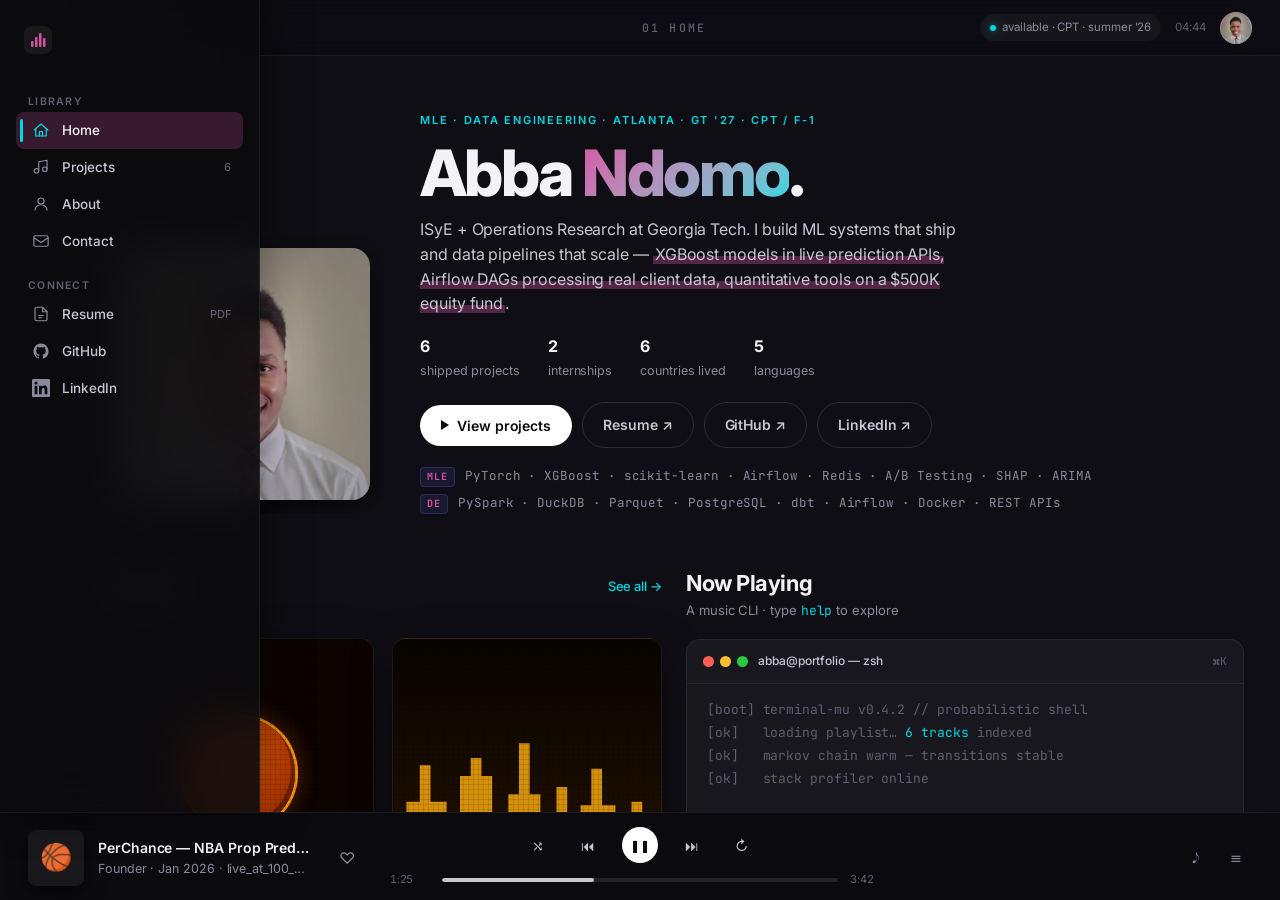
==== commit b10b2f50: "changes to index.html" ====
--- a/index.html
+++ b/index.html
@@ -163,7 +163,7 @@
         <div class="timeline">
           <article class="exp-card">
             <div class="head">
-              <div class="role">Data Science Intern <span class="at">@ KPMG</span></div>
+              <div class="role">Software Engineering Intern <span class="at">@ KPMG</span></div>
               <div class="when">Jun 2024 — Aug 2024</div>
             </div>
             <div class="summary">Built an NLP document classification pipeline serving 50+ enterprise auditors.</div>
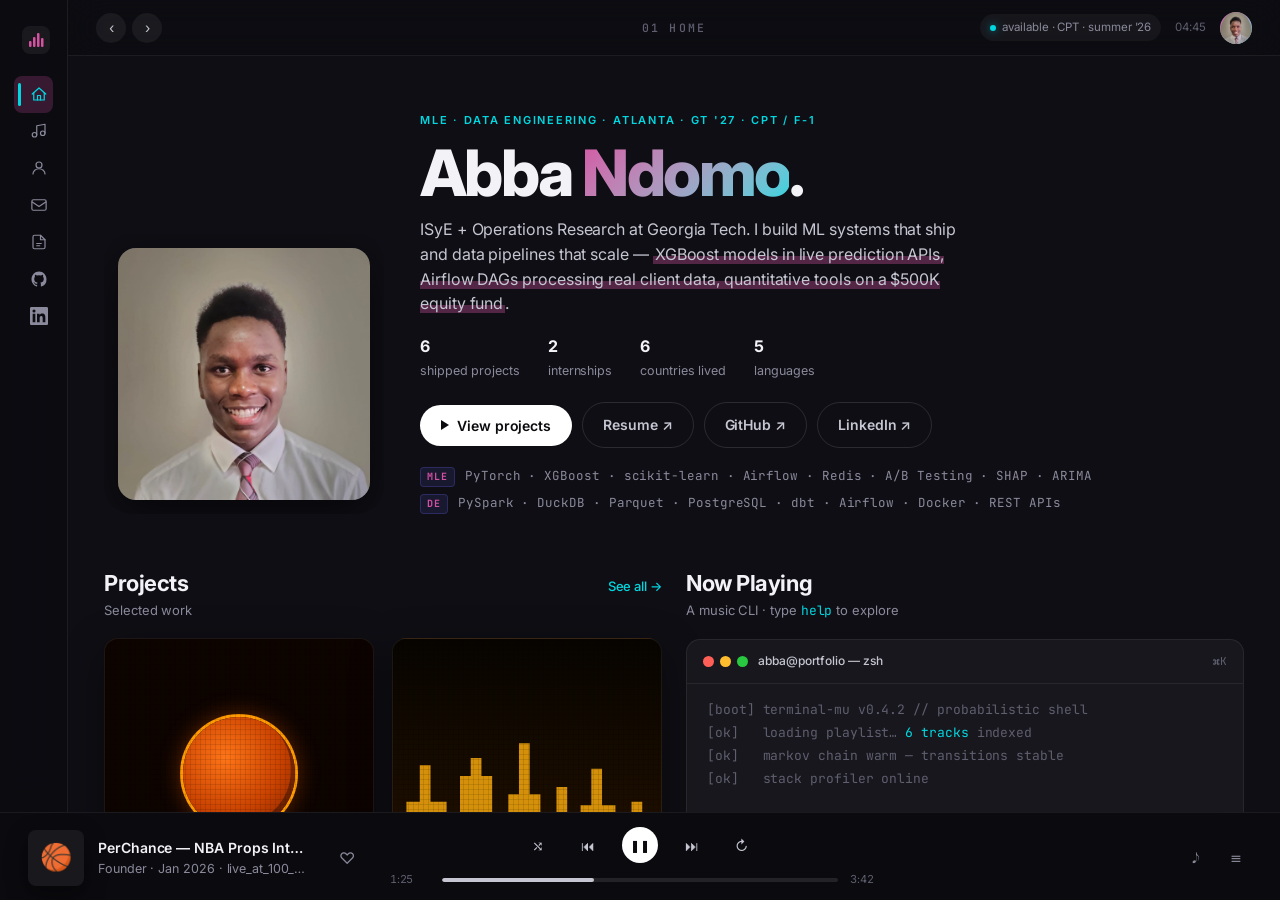
==== commit 15075991: "Restyle stack tags to inline code aesthetic" ====
--- a/index.html
+++ b/index.html
@@ -402,7 +402,7 @@
     <div class="player-left">
       <div class="cover"><span class="cover-icon-np">🏀</span></div>
       <div class="meta">
-        <div class="t" id="np-title">PerChance — NBA Prop Prediction</div>
+        <div class="t" id="np-title">PerChance — NBA Props Intelligence</div>
         <div class="s" id="np-artist">Founder · Jan 2026 · live_at_100_users</div>
       </div>
       <button class="like" id="np-like" title="Like this track">♡</button>
--- a/stylesheets/styles.css
+++ b/stylesheets/styles.css
@@ -1139,13 +1139,14 @@
 .exp-card .stack { margin-top: 14px; display: flex; gap: 6px; flex-wrap: wrap; }
 
 .tag {
-  font-size: 11.5px;
-  padding: 4px 11px;
-  border-radius: 999px;
-  background: rgba(255,255,255,0.06);
-  color: var(--fg-2);
-  font-weight: 500;
-  border: 1px solid var(--hairline);
+  font-size: 12px;
+  padding: 3px 8px;
+  border-radius: 4px;
+  background: rgba(255,255,255,0.07);
+  color: var(--p2);
+  font-family: var(--mono);
+  font-weight: 400;
+  border: 1px solid rgba(127,119,221,0.22);
 }
 
 /* ---------- Heatmap ---------- */
@@ -1398,6 +1399,72 @@
   letter-spacing: 0.1em;
   text-transform: uppercase;
   color: var(--fg-3);
+}
+
+/* ---------- Project actions row ---------- */
+.proj-actions {
+  display: flex;
+  align-items: center;
+  justify-content: space-between;
+  flex-wrap: wrap;
+  gap: 12px;
+  margin-bottom: 28px;
+}
+.stack-row { display: flex; gap: 6px; flex-wrap: wrap; }
+.proj-links { display: flex; gap: 8px; flex-shrink: 0; }
+.proj-link {
+  display: inline-flex;
+  align-items: center;
+  gap: 6px;
+  background: rgba(255,255,255,0.05);
+  border: 1px solid var(--hairline);
+  border-radius: 8px;
+  color: var(--fg-2);
+  font-family: var(--sans);
+  font-size: 12.5px;
+  font-weight: 500;
+  padding: 7px 13px;
+  text-decoration: none;
+  transition: background 140ms, color 140ms, border-color 140ms;
+  white-space: nowrap;
+}
+.proj-link:hover {
+  background: rgba(255,255,255,0.09);
+  color: var(--fg);
+  border-color: var(--hairline-2);
+}
+.proj-link-icon { font-style: normal; }
+
+/* ---------- STAR breakdown ---------- */
+.star-grid {
+  display: grid;
+  grid-template-columns: 1fr 1fr;
+  gap: 14px;
+  margin-bottom: 32px;
+}
+.star-item {
+  background: rgba(255,255,255,0.03);
+  border: 1px solid var(--hairline);
+  border-radius: var(--r-md);
+  padding: 18px 20px;
+}
+.star-label {
+  font-size: 10.5px;
+  font-weight: 700;
+  letter-spacing: 0.12em;
+  text-transform: uppercase;
+  color: var(--fg-4);
+  margin-bottom: 10px;
+}
+.star-letter {
+  color: var(--p1);
+  font-size: 11px;
+}
+.star-item p {
+  font-size: 13.5px;
+  line-height: 1.65;
+  color: var(--fg-2);
+  margin: 0;
 }
 
 /* ---------- About ---------- */
--- a/stylesheets/mobile.css
+++ b/stylesheets/mobile.css
@@ -268,6 +268,8 @@
   /* Project detail */
   .project-detail h1 { font-size: 18px; }
   .meta-grid { grid-template-columns: repeat(2, 1fr); gap: 10px; }
+  .star-grid { grid-template-columns: 1fr; gap: 10px; }
+  .proj-actions { flex-direction: column; align-items: flex-start; }
 
   /* ── Experience timeline ── */
   .timeline { padding-left: 20px; }
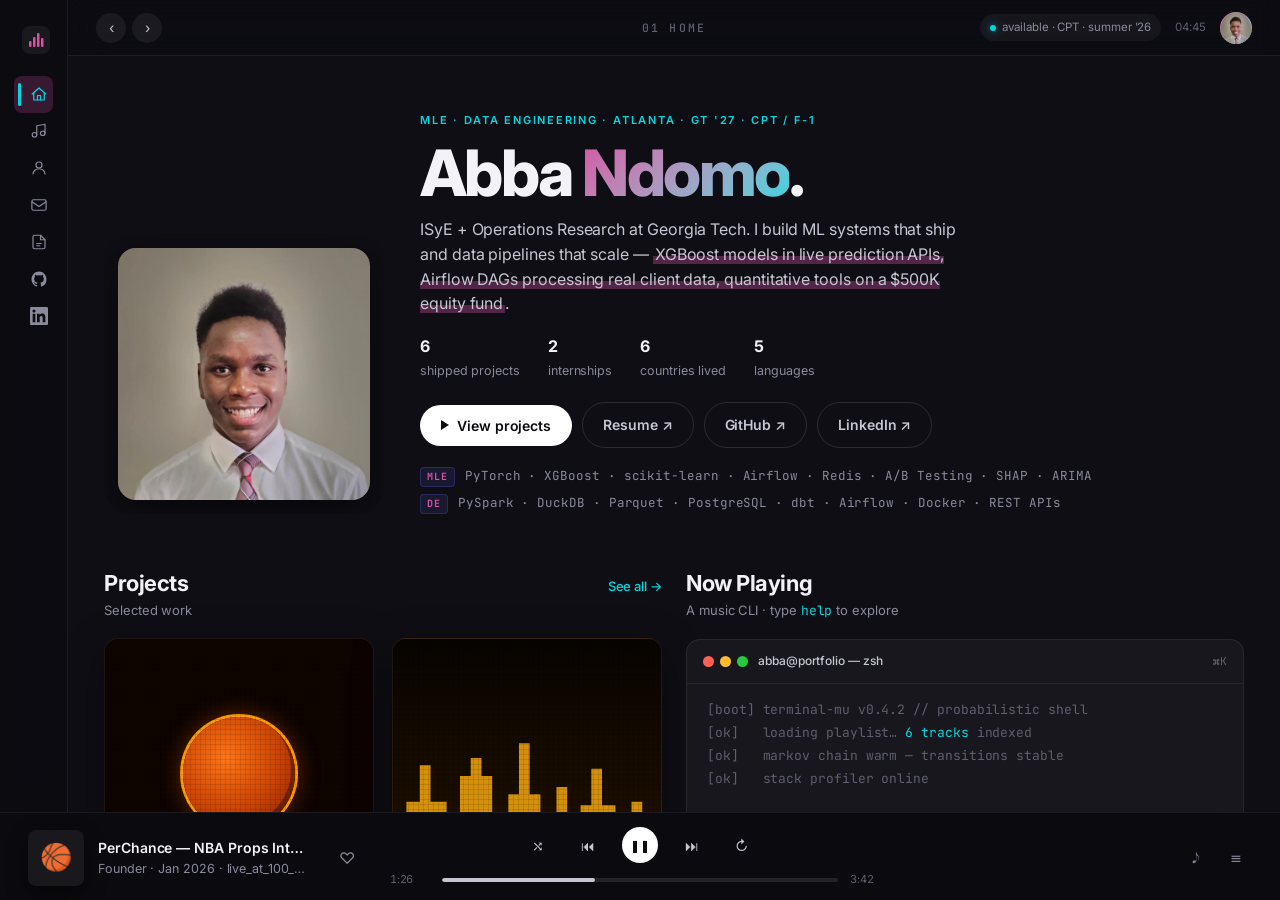
==== commit d493ee82: "Merge pull request #3 from andomo3/projects Projects" ====
--- a/index.html
+++ b/index.html
@@ -200,7 +200,7 @@
       </div>
 
       <!-- Heatmap -->
-      <div class="section">
+      <div class="section" style="display:none;">
         <div class="section-head">
           <div>
             <h2>Commit Rhythm</h2>
--- a/stylesheets/styles.css
+++ b/stylesheets/styles.css
@@ -1333,31 +1333,32 @@
 .project-detail .sub { color: var(--fg-3); margin-bottom: 22px; font-size: 14.5px; }
 .project-detail .meta-grid {
   display: grid;
-  grid-template-columns: repeat(4, 1fr);
-  gap: 14px;
+  grid-template-columns: repeat(2, 1fr);
+  gap: 6px 32px;
   margin: 18px 0 24px;
 }
 .metric {
-  background: rgba(255,255,255,0.04);
-  border: 1px solid var(--hairline);
-  border-radius: var(--r-sm);
-  padding: 14px 16px;
+  display: flex;
+  align-items: center;
+  gap: 12px;
+  padding: 7px 0 7px 12px;
+  border-left: 2px solid var(--p1);
 }
 .metric .k {
-  font-size: 10.5px;
-  letter-spacing: 0.14em;
-  color: var(--fg-4);
-  text-transform: uppercase;
-  font-weight: 600;
+  font-size: 12px;
+  color: var(--fg-3);
+  font-weight: 400;
+  letter-spacing: 0;
+  text-transform: none;
 }
 .metric .v {
-  font-size: 24px;
-  font-weight: 700;
-  letter-spacing: -0.02em;
-  margin-top: 6px;
+  font-size: 18px;
+  font-weight: 500;
   color: var(--fg);
-}
-.metric .v small { color: var(--fg-3); font-size: 12px; font-weight: 500; margin-left: 4px; }
+  letter-spacing: -0.01em;
+  flex-shrink: 0;
+}
+.metric .v small { color: var(--fg-3); font-size: 12px; font-weight: 400; margin-left: 3px; }
 
 .project-detail p { color: var(--fg-2); }
 
--- a/stylesheets/mobile.css
+++ b/stylesheets/mobile.css
@@ -267,7 +267,7 @@
 
   /* Project detail */
   .project-detail h1 { font-size: 18px; }
-  .meta-grid { grid-template-columns: repeat(2, 1fr); gap: 10px; }
+  .meta-grid { grid-template-columns: 1fr; gap: 4px; }
   .star-grid { grid-template-columns: 1fr; gap: 10px; }
   .proj-actions { flex-direction: column; align-items: flex-start; }
 
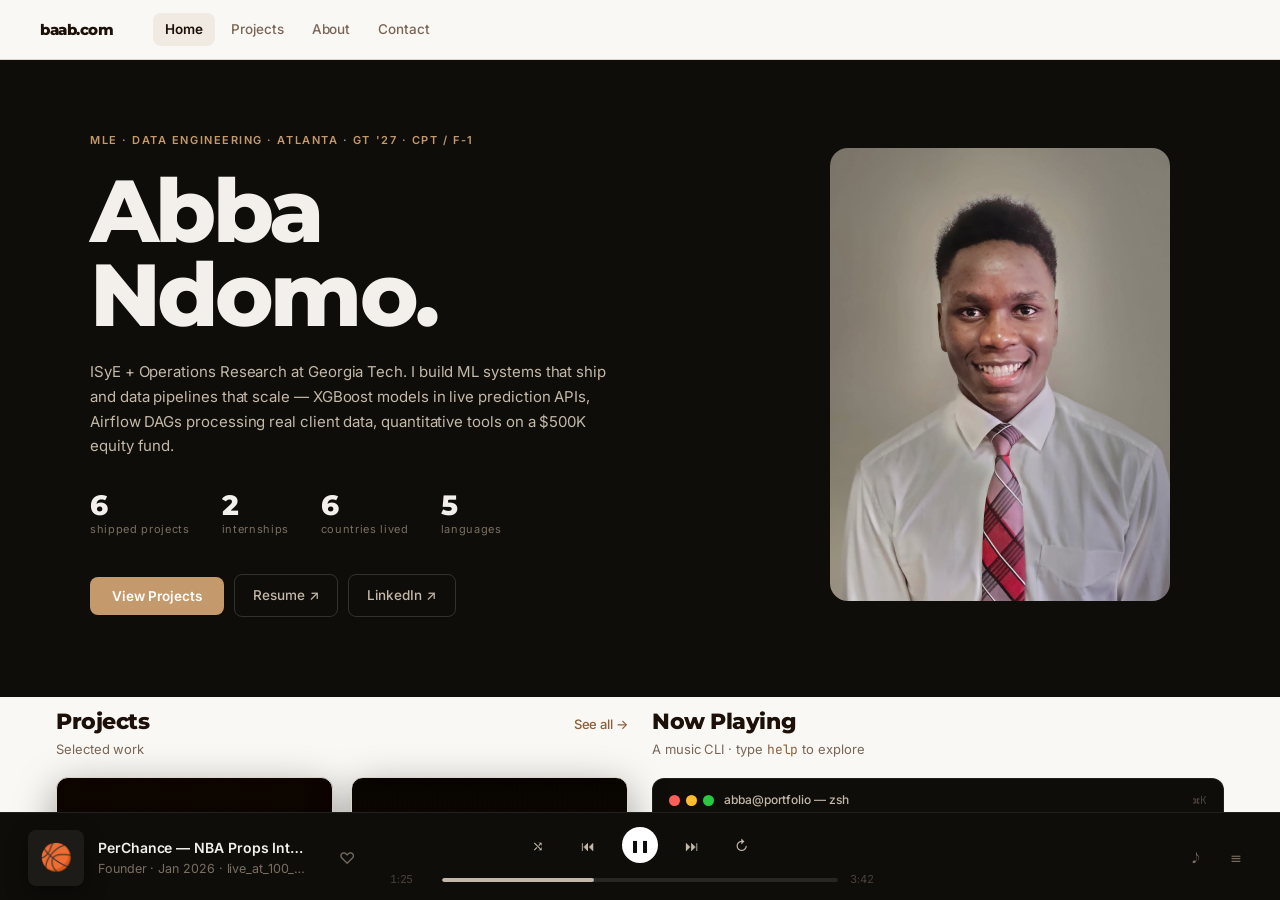
==== commit e48989a3: "Redesign: light theme, top nav, dark hero, IDE dark island, animation prep" ====
--- a/index.html
+++ b/index.html
@@ -14,7 +14,7 @@
 <meta name="twitter:card" content="summary_large_image" />
 <link rel="preconnect" href="https://fonts.googleapis.com" />
 <link rel="preconnect" href="https://fonts.gstatic.com" crossorigin />
-<link href="https://fonts.googleapis.com/css2?family=Inter:wght@400;500;600;700;800&family=JetBrains+Mono:wght@400;500;600&display=swap" rel="stylesheet" />
+<link href="https://fonts.googleapis.com/css2?family=Inter:wght@400;500;600;700&family=JetBrains+Mono:wght@400;500;600&family=Montserrat:wght@700;800&display=swap" rel="stylesheet" />
 <link rel="icon" href="data:image/svg+xml,<svg xmlns='http://www.w3.org/2000/svg' viewBox='0 0 32 32'><rect width='32' height='32' rx='7' fill='%231a1a1a'/><rect x='4' y='18' width='4' height='10' rx='1.5' fill='%236366f1'/><rect x='10' y='12' width='4' height='16' rx='1.5' fill='%236366f1'/><rect x='18' y='6' width='4' height='22' rx='1.5' fill='%236366f1'/><rect x='24' y='14' width='4' height='14' rx='1.5' fill='%236366f1'/></svg>" />
 <link rel="stylesheet" href="stylesheets/styles.css" />
 <link rel="stylesheet" href="stylesheets/enhancements.css" />
@@ -24,8 +24,19 @@
 
 <div class="app">
 
-  <!-- ============== SIDEBAR ============== -->
-  <aside class="sidebar">
+  <!-- ============== TOP NAV ============== -->
+  <header class="top-nav">
+    <div class="nav-logo" data-nav="home">baab.com</div>
+    <nav class="nav-links">
+      <div class="nav-item active" data-nav="home">Home</div>
+      <div class="nav-item" data-nav="projects">Projects</div>
+      <div class="nav-item" data-nav="about">About</div>
+      <div class="nav-item" data-nav="contact">Contact</div>
+    </nav>
+  </header>
+
+  <!-- SIDEBAR REMOVED -->
+  <aside class="sidebar" style="display:none!important">
     <div class="sb-brand">
       <div class="mark"><svg width="16" height="16" viewBox="0 0 16 16" fill="none" xmlns="http://www.w3.org/2000/svg"><rect x="1" y="9" width="2.5" height="6" rx="1" fill="currentColor"/><rect x="5" y="5" width="2.5" height="10" rx="1" fill="currentColor"/><rect x="9" y="1" width="2.5" height="14" rx="1" fill="currentColor"/><rect x="13" y="6" width="2.5" height="9" rx="1" fill="currentColor"/></svg></div>
     </div>
@@ -56,20 +67,6 @@
     </a>
   </aside>
 
-  <!-- ============== HEADER ============== -->
-  <header class="header">
-    <div class="scroll-progress" id="scroll-progress"></div>
-    <div class="nav-controls">
-      <button class="nav-btn" title="Back" data-history="back">‹</button>
-      <button class="nav-btn" title="Forward" data-history="forward">›</button>
-    </div>
-    <div class="screen-label" id="screen-label">01 Home</div>
-    <div class="right">
-      <span class="pill"><span class="dot"></span> available · CPT · summer '26</span>
-      <span style="color: var(--fg-4); font-size: 11.5px;" id="clock">--:--</span>
-      <div class="avatar"><img src="headshot.jpg" alt="Abba Ndomo"></div>
-    </div>
-  </header>
 
   <!-- ============== MAIN ============== -->
   <main class="main">
@@ -77,36 +74,26 @@
     <!-- ============== HOME ============== -->
     <section class="page active" data-page="home" data-screen-label="01 Home">
 
-      <div class="hero">
-        <div class="hero-art">
-          <div class="portrait" id="hero-portrait">
-            <img src="headshot.jpg" alt="Abba Ndomo">
-          </div>
-        </div>
-        <div class="hero-meta">
-          <div class="eyebrow">MLE · Data Engineering · Atlanta · GT '27 · CPT / F-1</div>
-          <h1>Abba <span class="accent">Ndomo</span>.</h1>
-          <p class="tagline">
-            ISyE + Operations Research at Georgia Tech. I build ML systems that ship and data pipelines that scale — <em>XGBoost models in live prediction APIs, Airflow DAGs processing real client data, quantitative tools on a $500K equity fund</em>.
-          </p>
-          <div class="hero-stats">
-            <div class="stat"><b>6</b><span>shipped projects</span></div>
-            <div class="stat"><b>2</b><span>internships</span></div>
-            <div class="stat"><b>6</b><span>countries lived</span></div>
-            <div class="stat"><b>5</b><span>languages</span></div>
-          </div>
-          <div class="hero-cta">
-            <button class="btn primary" onclick="window.__navigate &amp;&amp; window.__navigate('projects')">
-              <span class="play-icon"></span>
-              View projects
-            </button>
-            <a class="btn ghost" href="resume.pdf" target="_blank">Resume ↗</a>
-            <a class="btn ghost" href="https://github.com/andomo3" target="_blank">GitHub ↗</a>
-            <a class="btn ghost" href="https://linkedin.com/in/AbbaNdomo" target="_blank">LinkedIn ↗</a>
-          </div>
-          <div class="hero-tools">
-            <div class="tools-row"><span class="tools-label">MLE</span><span>PyTorch · XGBoost · scikit-learn · Airflow · Redis · A/B Testing · SHAP · ARIMA</span></div>
-            <div class="tools-row"><span class="tools-label">DE</span><span>PySpark · DuckDB · Parquet · PostgreSQL · dbt · Airflow · Docker · REST APIs</span></div>
+      <div class="hero-dark">
+        <div class="hero-inner">
+          <div class="hero-text">
+            <div class="hero-eyebrow">MLE · Data Engineering · Atlanta · GT '27 · CPT / F-1</div>
+            <h1 class="hero-name">Abba<br>Ndomo.</h1>
+            <p class="hero-tagline">ISyE + Operations Research at Georgia Tech. I build ML systems that ship and data pipelines that scale — XGBoost models in live prediction APIs, Airflow DAGs processing real client data, quantitative tools on a $500K equity fund.</p>
+            <div class="hero-stats-row">
+              <div class="hero-stat"><span class="hero-stat-n">6</span><span class="hero-stat-l">shipped projects</span></div>
+              <div class="hero-stat"><span class="hero-stat-n">2</span><span class="hero-stat-l">internships</span></div>
+              <div class="hero-stat"><span class="hero-stat-n">6</span><span class="hero-stat-l">countries lived</span></div>
+              <div class="hero-stat"><span class="hero-stat-n">5</span><span class="hero-stat-l">languages</span></div>
+            </div>
+            <div class="hero-actions">
+              <button class="hero-btn-primary" data-nav="projects">View Projects</button>
+              <a class="hero-btn-ghost" href="resume.pdf" target="_blank">Resume ↗</a>
+              <a class="hero-btn-ghost" href="https://linkedin.com/in/AbbaNdomo" target="_blank">LinkedIn ↗</a>
+            </div>
+          </div>
+          <div class="hero-photo-wrap">
+            <img class="hero-photo" src="headshot.jpg" alt="Abba Ndomo" />
           </div>
         </div>
       </div>
@@ -297,13 +284,6 @@
               <div class="langs" id="langs"></div>
             </div>
 
-            <div class="card" style="margin-top: 18px;">
-              <h3>Posterior — what I think about, by hour</h3>
-              <div class="distribution" id="distribution"></div>
-              <div style="display: flex; justify-content: space-between; margin-top: 10px; font-size: 11px; color: var(--fg-4); letter-spacing: 0.04em;">
-                <span>00:00</span><span>06:00</span><span>12:00</span><span>18:00</span><span>23:59</span>
-              </div>
-            </div>
           </div>
 
           <div>
@@ -326,16 +306,6 @@
               <div style="font-size: 11.5px; color: var(--fg-4); margin-top: 12px;">via Spotify · long term · all time</div>
             </div>
 
-            <div class="card" style="margin-top: 18px;">
-              <h3>Operating Principles</h3>
-              <div style="font-size: 14px; color: var(--fg-2);">
-                <div style="margin: 6px 0;"><span style="color: var(--p3);">▸</span> Ship the noisy version. Iterate the variance away.</div>
-                <div style="margin: 6px 0;"><span style="color: var(--p3);">▸</span> A meeting is just a Markov chain with snacks.</div>
-                <div style="margin: 6px 0;"><span style="color: var(--p3);">▸</span> The best features are samples, not designs.</div>
-                <div style="margin: 6px 0;"><span style="color: var(--p3);">▸</span> Measure twice, deploy once, monitor forever.</div>
-                <div style="margin: 6px 0;"><span style="color: var(--p3);">▸</span> If it has a tempo, it can be debugged.</div>
-              </div>
-            </div>
           </div>
         </div>
       </div>
@@ -359,22 +329,12 @@
             <h2 style="margin-bottom: 8px;">Let's work together.</h2>
             <p style="color: var(--fg-3); margin: 0 0 28px; font-size: 14px;">Open to MLE and data engineering roles — full-time, internship, or contract. Fastest response via email or LinkedIn.</p>
 
-            <a class="qrlink" href="mailto:abbandomo@gmail.com">
-              <div class="glyph">@</div>
-              <div><b>Email</b><span class="small">abbandomo@gmail.com</span></div>
-            </a>
-            <a class="qrlink" target="_blank" rel="noopener" href="https://linkedin.com/in/AbbaNdomo">
-              <div class="glyph">in</div>
-              <div><b>LinkedIn</b><span class="small">/in/AbbaNdomo</span></div>
-            </a>
-            <a class="qrlink" target="_blank" rel="noopener" href="https://github.com/andomo3">
-              <div class="glyph">⎇</div>
-              <div><b>GitHub</b><span class="small">/andomo3</span></div>
-            </a>
-            <a class="qrlink" href="resume.pdf" target="_blank">
-              <div class="glyph">↗</div>
-              <div><b>Resume</b><span class="small">PDF · updated 2026</span></div>
-            </a>
+            <div class="contact-icons">
+              <a class="contact-icon" href="mailto:abbandomo@gmail.com" title="Email">@</a>
+              <a class="contact-icon" href="https://linkedin.com/in/AbbaNdomo" target="_blank" rel="noopener" title="LinkedIn">in</a>
+              <a class="contact-icon" href="https://github.com/andomo3" target="_blank" rel="noopener" title="GitHub"><svg width="17" height="17" viewBox="0 0 24 24" fill="currentColor"><path d="M12 2C6.48 2 2 6.59 2 12.25c0 4.53 2.87 8.36 6.84 9.72.5.1.68-.22.68-.49v-1.7c-2.78.62-3.37-1.36-3.37-1.36-.45-1.18-1.11-1.49-1.11-1.49-.91-.64.07-.62.07-.62 1 .07 1.53 1.06 1.53 1.06.89 1.57 2.34 1.12 2.91.85.09-.67.35-1.12.63-1.38-2.22-.26-4.55-1.14-4.55-5.06 0-1.12.39-2.03 1.03-2.75-.1-.26-.45-1.3.1-2.7 0 0 .84-.28 2.75 1.05a9.4 9.4 0 0 1 5 0c1.91-1.33 2.75-1.05 2.75-1.05.55 1.4.2 2.44.1 2.7.64.72 1.03 1.63 1.03 2.75 0 3.93-2.34 4.79-4.57 5.05.36.32.68.94.68 1.9v2.81c0 .27.18.6.69.49A10.02 10.02 0 0 0 22 12.25C22 6.59 17.52 2 12 2z"/></svg></a>
+              <a class="contact-icon" href="resume.pdf" target="_blank" title="Resume">↗</a>
+            </div>
           </div>
 
           <div>
--- a/stylesheets/styles.css
+++ b/stylesheets/styles.css
@@ -4,60 +4,57 @@
    ============================================================ */
 
 :root {
-  /* THREE COLORS ONLY:
-     primary   = purple (accent)
-     secondary = cyan   (accent 2)
-     tertiary  = near-black charcoal (surface / fg)
-     plus white-alpha tints for hairlines & text dimming */
-  --primary:   #D552A3;                /* magenta */
-  --secondary: oklch(0.80 0.14 200);   /* cyan */
-  --tertiary:  #0e0e14;                /* charcoal */
-
-  /* Aliases used throughout the file */
-  --p1: var(--primary);
-  --p2: var(--primary);
-  --p3: var(--secondary);
-
-  --bg-0: var(--tertiary);
-  --bg-1: #14141c;
-  --bg-2: #1a1a22;
-  --bg-3: #22222d;
-
-  --glass: rgba(255, 255, 255, 0.04);
-  --glass-strong: rgba(255, 255, 255, 0.06);
-  --hairline: rgba(255, 255, 255, 0.07);
-  --hairline-2: rgba(255, 255, 255, 0.12);
-
-  --fg: #f3f3f7;
-  --fg-2: #c6c6d2;
-  --fg-3: #8a8a9c;
-  --fg-4: #5f5f70;
-
-  --grad: linear-gradient(135deg, var(--primary), var(--secondary));
-  --grad-soft: linear-gradient(135deg, color-mix(in oklch, var(--primary) 18%, transparent), color-mix(in oklch, var(--secondary) 14%, transparent));
-  --accent: var(--primary);
-  --good: var(--secondary);
+  /* Warm light palette */
+  --bg:      #FAF8F4;
+  --bg-2:    #F0EAE2;
+  --bg-3:    #E5DDD4;
+  --surface: #FFFFFF;
+
+  --fg:   #1C1009;
+  --fg-2: #4A3728;
+  --fg-3: #7A6657;
+  --fg-4: #B5A898;
+
+  --accent:      #C49A6C;
+  --accent-dark: #8B5E3C;
+
+  --hairline:   #DDD4C8;
+  --hairline-2: #C8B8A8;
+
+  /* Dark island (terminal, player, hero) */
+  --dark-bg:   #0F0D0A;
+  --dark-bg-2: #1A1612;
+  --dark-fg:   #F3F0EC;
+  --dark-fg-2: #C4B8A8;
+  --dark-fg-3: #7A6E60;
+  --dark-fg-4: #4A4038;
+
+  /* Accent aliases for components that still reference --p1/p2/p3 */
+  --p1: var(--accent);
+  --p2: var(--accent);
+  --p3: var(--accent-dark);
+  --primary: var(--accent);
+
+  /* Kept for glass/hairline refs in dark islands */
+  --glass:       rgba(255,255,255,0.05);
+  --glass-strong:rgba(255,255,255,0.08);
 
   /* Type */
-  --sans: 'Inter', -apple-system, BlinkMacSystemFont, 'SF Pro Display', system-ui, sans-serif;
-  --mono: 'JetBrains Mono', 'SF Mono', ui-monospace, monospace;
+  --sans:     'Inter', -apple-system, BlinkMacSystemFont, system-ui, sans-serif;
+  --display:  'Montserrat', 'Inter', sans-serif;
+  --mono:     'JetBrains Mono', 'SF Mono', ui-monospace, monospace;
 
   /* Radii */
-  --r-xs: 6px;
-  --r-sm: 10px;
-  --r-md: 14px;
-  --r-lg: 20px;
-  --r-xl: 28px;
-
-  /* Shadow */
-  --shadow-1: 0 1px 2px rgba(0,0,0,0.3), 0 8px 32px rgba(0,0,0,0.35);
-  --shadow-2: 0 30px 80px rgba(0,0,0,0.55);
+  --r-xs: 4px;
+  --r-sm: 8px;
+  --r-md: 12px;
+  --r-lg: 18px;
+  --r-xl: 24px;
 
   /* Layout */
-  --sidebar-w: 68px;
-  --sidebar-expanded: 260px;
-  --header-h: 56px;
+  --header-h: 60px;
   --player-h: 88px;
+  --mob-nav-h: 62px;
 }
 
 * { box-sizing: border-box; }
@@ -65,7 +62,7 @@
 html, body {
   margin: 0;
   padding: 0;
-  background: var(--bg-0);
+  background: var(--bg);
   color: var(--fg);
   font-family: var(--sans);
   font-size: 14px;
@@ -77,7 +74,7 @@
 
 body {
   min-height: 100vh;
-  background: var(--tertiary);
+  background: var(--bg);
   overflow-x: hidden;
 }
 
@@ -95,287 +92,106 @@
   position: relative;
   z-index: 1;
   display: grid;
-  grid-template-columns: var(--sidebar-w) 1fr;
+  grid-template-columns: 1fr;
   grid-template-rows: var(--header-h) 1fr var(--player-h);
   grid-template-areas:
-    "sidebar header"
-    "sidebar main"
-    "player  player";
+    "header"
+    "main"
+    "player";
   height: 100vh;
   overflow: hidden;
-}
-
-/* ---------- Sidebar ---------- */
-.sidebar {
-  grid-area: sidebar;
-  background: rgba(11, 11, 15, 0.65);
-  backdrop-filter: blur(24px) saturate(160%);
-  -webkit-backdrop-filter: blur(24px) saturate(160%);
-  border-right: 1px solid var(--hairline);
-  padding: 22px 14px 24px;
-  overflow-y: auto;
-  overflow-x: hidden;
-  position: sticky;
-  top: 0;
-  height: calc(100vh - var(--player-h));
-  min-height: 0;
-  width: var(--sidebar-w);
-  z-index: 50;
-  transition: width 220ms cubic-bezier(0.2, 0.7, 0.2, 1),
-              background 220ms,
-              box-shadow 220ms,
-              padding 220ms cubic-bezier(0.2, 0.7, 0.2, 1);
-}
-.sidebar:hover,
-.sidebar:focus-within {
-  width: var(--sidebar-expanded);
-  background: rgba(11, 11, 15, 0.92);
-  box-shadow: 8px 0 40px rgba(0, 0, 0, 0.4);
-  padding: 22px 16px 24px;
-}
-
-/* Hide labels/counts when sidebar is collapsed; show on hover */
-.sidebar .sb-item > span:not(.icon) {
-  opacity: 0;
-  white-space: nowrap;
-  pointer-events: none;
-  transition: opacity 140ms ease-out;
-}
-.sidebar:hover .sb-item > span:not(.icon),
-.sidebar:focus-within .sb-item > span:not(.icon) {
-  opacity: 1;
-  pointer-events: auto;
-  transition: opacity 180ms 80ms ease-in;
-}
-
-/* Section headers — vertical collapse when sidebar is collapsed */
-.sidebar .sb-section {
-  opacity: 0;
-  max-height: 0;
-  padding-top: 0;
-  padding-bottom: 0;
-  overflow: hidden;
-  white-space: nowrap;
-  transition: opacity 140ms ease-out, max-height 220ms cubic-bezier(0.2, 0.7, 0.2, 1), padding 220ms;
-}
-.sidebar:hover .sb-section,
-.sidebar:focus-within .sb-section {
-  opacity: 1;
-  max-height: 36px;
-  padding-top: 18px;
-  padding-bottom: 8px;
-  transition: opacity 180ms 80ms ease-in, max-height 220ms cubic-bezier(0.2, 0.7, 0.2, 1), padding 220ms;
-}
-
-.sb-brand {
-  display: flex;
-  align-items: center;
-  gap: 10px;
-  padding: 4px 8px 22px;
-  font-size: 17px;
-  font-weight: 700;
-  letter-spacing: -0.02em;
-}
-.sb-brand .mark {
-  width: 28px; height: 28px;
-  border-radius: 8px;
-  background: rgba(255,255,255,0.06);
-  display: flex;
-  align-items: center;
-  justify-content: center;
-  color: var(--primary);
-  flex: 0 0 auto;
-}
-.sb-brand .dim { color: var(--fg-3); font-weight: 500; }
-
-.sb-section {
-  font-size: 10.5px;
-  font-weight: 600;
-  letter-spacing: 0.12em;
-  color: var(--fg-4);
-  text-transform: uppercase;
-  padding: 18px 12px 8px;
-}
-
-.sb-item {
-  position: relative;
-  display: flex;
-  align-items: center;
-  gap: 12px;
-  padding: 8px 12px 8px 16px;
-  border-radius: 8px;
-  color: var(--fg-2);
-  font-size: 13.5px;
-  font-weight: 500;
-  cursor: pointer;
-  transition: background 140ms, color 140ms, transform 160ms, padding 160ms;
-}
-.sb-item::before {
-  content: '';
-  position: absolute;
-  left: 4px;
-  top: 50%;
-  width: 3px;
-  height: 0;
-  background: var(--p3);
-  border-radius: 2px;
-  transform: translateY(-50%);
-  transition: height 200ms cubic-bezier(0.2, 0.7, 0.2, 1), opacity 160ms;
-  opacity: 0;
-}
-.sb-item:hover {
-  background: rgba(255, 255, 255, 0.04);
+  background: var(--bg);
   color: var(--fg);
-  transform: translateX(2px);
-}
-.sb-item.active {
-  background: color-mix(in oklch, var(--p2) 22%, transparent);
-  color: var(--fg);
-  transform: translateX(0);
-}
-.sb-item.active::before {
-  height: 60%;
-  opacity: 1;
-}
-.sb-item .icon {
-  width: 18px; height: 18px;
-  flex: 0 0 auto;
-  display: grid; place-items: center;
-  color: var(--fg-3);
-  transition: color 140ms;
-}
-.sb-item .icon svg {
-  width: 100%;
-  height: 100%;
-  display: block;
-}
-.sb-item.active .icon { color: var(--p3); }
-.sb-item:hover .icon { color: var(--fg-2); }
-.sb-item .count {
-  margin-left: auto;
-  font-size: 11px;
-  color: var(--fg-4);
-  font-variant-numeric: tabular-nums;
-}
-
-.sb-playlist {
-  display: flex;
-  align-items: center;
-  gap: 10px;
-  padding: 6px 10px;
-  border-radius: 8px;
-  cursor: pointer;
-  font-size: 12.5px;
-  color: var(--fg-2);
-}
-.sb-playlist:hover { background: rgba(255,255,255,0.04); }
-.sb-playlist .swatch {
-  width: 22px; height: 22px;
-  border-radius: 5px;
-  flex: 0 0 auto;
-}
-
-/* ---------- Header ---------- */
-.header {
+}
+
+/* ---------- Sidebar (hidden — replaced by top-nav) ---------- */
+.sidebar { display: none !important; }
+
+/* ---------- Top nav ---------- */
+.top-nav {
   grid-area: header;
   display: flex;
   align-items: center;
-  gap: 14px;
-  padding: 0 28px;
-  background: rgba(11, 11, 15, 0.55);
-  backdrop-filter: blur(20px) saturate(160%);
-  -webkit-backdrop-filter: blur(20px) saturate(160%);
+  gap: 0;
+  padding: 0 40px;
+  background: var(--bg);
   border-bottom: 1px solid var(--hairline);
   position: sticky;
   top: 0;
-  z-index: 20;
-}
-.header .nav-controls {
-  display: flex;
+  z-index: 100;
+  height: var(--header-h);
+}
+
+.nav-logo {
+  font-family: var(--display);
+  font-size: 15px;
+  font-weight: 800;
+  color: var(--fg);
+  letter-spacing: -0.03em;
+  cursor: pointer;
+  margin-right: 40px;
+  flex-shrink: 0;
+}
+.nav-logo:hover { color: var(--accent-dark); }
+
+.nav-links {
+  display: flex;
+  align-items: center;
+  gap: 4px;
+  flex: 1;
+}
+
+.nav-item {
+  font-size: 13.5px;
+  font-weight: 500;
+  color: var(--fg-3);
+  padding: 6px 12px;
+  border-radius: var(--r-sm);
+  cursor: pointer;
+  transition: color 140ms, background 140ms;
+  white-space: nowrap;
+  user-select: none;
+}
+.nav-item:hover { color: var(--fg); background: var(--bg-2); }
+.nav-item.active { color: var(--fg); background: var(--bg-2); font-weight: 600; }
+
+.nav-right {
+  display: flex;
+  align-items: center;
+  gap: 16px;
+  flex-shrink: 0;
+}
+
+.nav-pill {
+  display: flex;
+  align-items: center;
   gap: 6px;
-}
-.header .nav-btn {
-  width: 30px; height: 30px;
-  border-radius: 50%;
-  background: rgba(255, 255, 255, 0.06);
-  border: none;
-  color: var(--fg-2);
-  cursor: pointer;
-  display: grid; place-items: center;
-  font-size: 14px;
-  transition: background 140ms;
-}
-.header .nav-btn:hover { background: rgba(255,255,255,0.1); color: var(--fg); }
-
-/* Scroll progress bar — 2px line at the very top of the header */
-.scroll-progress {
-  position: absolute;
-  top: 0;
-  left: 0;
-  height: 2px;
-  width: 0%;
-  background: linear-gradient(90deg, var(--p1), var(--p3));
-  transition: width 80ms linear;
-  z-index: 30;
-  pointer-events: none;
-}
-
-/* Screen label — pixel-style page identifier (e.g. "02 Projects") */
-.screen-label {
-  position: absolute;
-  left: 50%;
-  top: 50%;
-  transform: translate(-50%, -50%);
-  font-family: var(--mono);
-  font-size: 11.5px;
-  font-weight: 500;
-  letter-spacing: 0.18em;
-  color: var(--fg-4);
-  text-transform: uppercase;
-  white-space: nowrap;
-  pointer-events: none;
-  user-select: none;
-}
-
-
-.header .right {
-  margin-left: auto;
-  display: flex;
-  align-items: center;
-  gap: 14px;
   font-size: 12px;
   color: var(--fg-3);
-}
-.header .pill {
-  display: flex;
-  align-items: center;
-  gap: 6px;
-  padding: 5px 10px;
-  background: rgba(255,255,255,0.04);
+  background: var(--bg-2);
+  border: 1px solid var(--hairline);
   border-radius: 999px;
-  font-size: 11.5px;
-}
-.header .pill .dot {
-  width: 6px; height: 6px; border-radius: 50%;
-  background: var(--good);
-  box-shadow: 0 0 8px color-mix(in oklch, var(--good) 60%, transparent);
-}
-.header .avatar {
-  width: 32px; height: 32px;
+  padding: 4px 10px;
+}
+.nav-dot {
+  width: 6px;
+  height: 6px;
   border-radius: 50%;
-  background: var(--grad);
-  overflow: hidden;
-  display: grid; place-items: center;
-  font-size: 12px; font-weight: 700;
-  color: white;
-  letter-spacing: 0.02em;
-}
-.header .avatar img {
-  width: 100%; height: 100%;
-  object-fit: cover;
-  border-radius: 50%;
-  display: block;
-}
+  background: #4CAF50;
+  flex-shrink: 0;
+}
+
+.nav-cta-link {
+  font-size: 13px;
+  font-weight: 500;
+  color: var(--fg-2);
+  text-decoration: none;
+  transition: color 140ms;
+}
+.nav-cta-link:hover { color: var(--accent-dark); }
+
+/* ---------- Old header (removed) ---------- */
+.header { display: none !important; }
 .player-left .cover-icon-np {
   position: absolute;
   inset: 0;
@@ -392,6 +208,7 @@
   overflow-y: auto;
   padding: 0 0 60px;
   scroll-behavior: smooth;
+  background: var(--bg);
 }
 
 .page { display: none; }
@@ -421,9 +238,11 @@
 }
 .section-head h2 {
   font-size: 22px;
-  font-weight: 700;
+  font-weight: 800;
+  font-family: var(--display);
   letter-spacing: -0.02em;
   margin: 0;
+  color: var(--fg);
 }
 .section-head .sub { color: var(--fg-3); font-size: 13px; }
 .section-head .more {
@@ -433,155 +252,108 @@
   cursor: pointer;
 }
 
-/* ---------- Hero ---------- */
-.hero {
-  position: relative;
-  padding: 56px 36px 44px;
-  max-width: 1240px;
+/* ---------- Dark hero ---------- */
+.hero-dark {
+  background: var(--dark-bg);
+  color: var(--dark-fg);
+  padding: 72px 40px 80px;
+}
+.hero-inner {
+  max-width: 1100px;
   margin: 0 auto;
   display: grid;
-  grid-template-columns: 280px 1fr;
-  gap: 36px;
-  align-items: end;
-}
-
-.hero-art {
-  position: relative;
-  width: 280px;
-  height: 280px;
-  border-radius: var(--r-xl);
-  background: transparent;
-  box-shadow: none;
-  overflow: hidden;
-  isolation: isolate;
-}
-.hero-art::before {
-  content: "";
-  position: absolute;
-  inset: 0;
-  background: transparent;
-  z-index: 0;
-}
-.hero-art::after { display: none; }
-@keyframes spin { to { transform: rotate(360deg); } }
-
-/* Headshot portrait — placeholder until image is dropped in */
-.hero-art .portrait {
-  position: absolute;
-  inset: 14px;
-  border-radius: 18px;
-  background:
-    radial-gradient(circle at 35% 30%, rgba(255,255,255,0.18), transparent 60%),
-    #1a1a22;
-  z-index: 2;
-  overflow: hidden;
-  display: grid;
-  place-items: center;
-  box-shadow: 0 12px 40px rgba(0,0,0,0.5), inset 0 0 0 1px rgba(255,255,255,0.06);
-}
-.hero-art .portrait img {
-  width: 100%;
-  height: 100%;
-  object-fit: cover;
-  display: block;
-}
-.hero-art .portrait .initials {
-  font-family: var(--mono);
-  font-size: 56px;
-  font-weight: 600;
-  color: var(--fg);
-  letter-spacing: -0.04em;
-  opacity: 0.85;
-}
-
-.hero-meta {
-  position: relative;
-  z-index: 1;
-}
-.hero-meta .eyebrow {
+  grid-template-columns: 1fr 380px;
+  gap: 60px;
+  align-items: center;
+}
+.hero-text { display: flex; flex-direction: column; gap: 0; }
+.hero-eyebrow {
   font-size: 11px;
   font-weight: 600;
-  letter-spacing: 0.16em;
-  color: var(--p3);
+  letter-spacing: 0.14em;
   text-transform: uppercase;
-  margin-bottom: 12px;
-}
-.hero-meta h1 {
-  font-size: 64px;
+  color: var(--accent);
+  margin-bottom: 20px;
+}
+.hero-name {
+  font-family: var(--display);
+  font-size: clamp(56px, 7vw, 88px);
   font-weight: 800;
+  line-height: 0.95;
   letter-spacing: -0.04em;
-  line-height: 1.0;
-  margin: 0 0 12px;
-}
-.hero-meta h1 .accent {
-  background: var(--grad);
-  -webkit-background-clip: text;
-  background-clip: text;
-  color: transparent;
-}
-.hero-meta .tagline {
-  font-size: 16px;
-  color: var(--fg-2);
-  max-width: 56ch;
-  margin: 0 0 18px;
-  font-weight: 400;
-}
-.hero-meta .tagline em {
-  font-style: normal;
-  background: linear-gradient(transparent 60%, color-mix(in oklch, var(--p2) 35%, transparent) 60%);
-  padding: 0 2px;
-}
-
-.hero-stats {
-  display: flex;
-  gap: 28px;
-  margin-bottom: 22px;
-  font-size: 12.5px;
-  color: var(--fg-3);
-}
-.hero-stats .stat b {
-  color: var(--fg);
-  font-weight: 700;
-  font-size: 16px;
-  display: block;
-  letter-spacing: -0.01em;
-  margin-bottom: 2px;
-}
-
-.hero-cta {
-  display: flex;
-  gap: 10px;
-  align-items: center;
+  color: var(--dark-fg);
+  margin: 0 0 24px;
+}
+.hero-tagline {
+  font-size: 15px;
+  line-height: 1.65;
+  color: var(--dark-fg-2);
+  margin: 0 0 32px;
+  max-width: 520px;
+}
+.hero-stats-row {
+  display: flex;
+  gap: 32px;
+  margin-bottom: 36px;
   flex-wrap: wrap;
 }
-
-.hero-tools {
-  margin-top: 18px;
-  display: flex;
-  flex-direction: column;
-  gap: 6px;
-}
-.tools-row {
-  display: flex;
-  align-items: baseline;
-  gap: 10px;
-  font-size: 12.5px;
-  color: var(--fg-3);
-  font-family: var(--mono);
-  line-height: 1.6;
-}
-.tools-label {
-  font-size: 10px;
-  font-weight: 700;
-  letter-spacing: 0.1em;
-  color: var(--primary);
-  background: rgba(99,102,241,0.12);
-  border: 1px solid rgba(99,102,241,0.25);
-  border-radius: 4px;
-  padding: 1px 6px;
-  flex: 0 0 auto;
-  text-transform: uppercase;
-}
+.hero-stat { display: flex; flex-direction: column; gap: 2px; }
+.hero-stat-n {
+  font-family: var(--display);
+  font-size: 28px;
+  font-weight: 800;
+  color: var(--dark-fg);
+  letter-spacing: -0.04em;
+  line-height: 1;
+}
+.hero-stat-l { font-size: 11px; color: var(--dark-fg-3); letter-spacing: 0.06em; }
+.hero-actions { display: flex; gap: 10px; flex-wrap: wrap; align-items: center; }
+.hero-btn-primary {
+  background: var(--accent);
+  color: #fff;
+  border: none;
+  border-radius: var(--r-sm);
+  font-family: var(--sans);
+  font-size: 13.5px;
+  font-weight: 600;
+  padding: 11px 22px;
+  cursor: pointer;
+  transition: background 140ms;
+}
+.hero-btn-primary:hover { background: var(--accent-dark); }
+.hero-btn-ghost {
+  background: transparent;
+  color: var(--dark-fg-2);
+  border: 1px solid rgba(255,255,255,0.15);
+  border-radius: var(--r-sm);
+  font-size: 13.5px;
+  font-weight: 500;
+  padding: 10px 18px;
+  text-decoration: none;
+  transition: border-color 140ms, color 140ms;
+  display: inline-flex;
+  align-items: center;
+}
+.hero-btn-ghost:hover { border-color: rgba(255,255,255,0.35); color: var(--dark-fg); }
+.hero-photo-wrap {
+  position: relative;
+  display: flex;
+  justify-content: center;
+}
+.hero-photo {
+  width: 100%;
+  max-width: 340px;
+  aspect-ratio: 3/4;
+  object-fit: cover;
+  border-radius: var(--r-lg);
+  filter: grayscale(10%);
+}
+
+/* Legacy hero styles (no longer in markup but kept for safety) */
+.hero { display: none; }
+.hero-tools { display: none; }
+.tools-row { display: none; }
+.tools-label { display: none; }
 
 .btn {
   display: inline-flex;
@@ -945,10 +717,8 @@
 /* ---------- Now-playing terminal widget (refined) ---------- */
 .np-widget {
   border-radius: var(--r-md);
-  background: var(--glass);
-  backdrop-filter: blur(24px) saturate(160%);
-  -webkit-backdrop-filter: blur(24px) saturate(160%);
-  border: 1px solid var(--hairline);
+  background: var(--dark-bg);
+  border: 1px solid rgba(255,255,255,0.08);
   overflow: hidden;
 }
 .np-widget-head {
@@ -956,9 +726,9 @@
   align-items: center;
   gap: 10px;
   padding: 12px 16px;
-  border-bottom: 1px solid var(--hairline);
+  border-bottom: 1px solid rgba(255,255,255,0.08);
   font-size: 12px;
-  color: var(--fg-3);
+  color: var(--dark-fg-3);
 }
 .np-widget-head .lights { display: flex; gap: 6px; }
 .np-widget-head .lights span {
@@ -968,8 +738,8 @@
 .np-widget-head .lights span:nth-child(1) { background: #ff5f57; }
 .np-widget-head .lights span:nth-child(2) { background: #febc2e; }
 .np-widget-head .lights span:nth-child(3) { background: #28c840; }
-.np-widget-head .title { font-weight: 500; color: var(--fg-2); }
-.np-widget-head .right { margin-left: auto; font-family: var(--mono); font-size: 11px; color: var(--fg-4); }
+.np-widget-head .title { font-weight: 500; color: var(--dark-fg-2); }
+.np-widget-head .right { margin-left: auto; font-family: var(--mono); font-size: 11px; color: var(--dark-fg-4); }
 
 .np-widget-body {
   font-family: var(--mono);
@@ -979,7 +749,7 @@
   max-height: 320px;
   overflow-y: auto;
   overflow-x: hidden;
-  color: var(--fg-2);
+  color: var(--dark-fg-2);
 }
 .np-widget-body .line {
   white-space: pre-wrap;
@@ -987,25 +757,25 @@
   overflow-wrap: break-word;
 }
 .np-widget-body .line + .line { margin-top: 3px; }
-.np-widget-body .prompt { color: var(--p3); font-weight: 500; }
-.np-widget-body .cmd { color: var(--fg); }
-.np-widget-body .out { color: var(--fg-2); }
-.np-widget-body .dim { color: var(--fg-4); }
-.np-widget-body .ok { color: var(--good); }
+.np-widget-body .prompt { color: var(--accent); font-weight: 500; }
+.np-widget-body .cmd { color: var(--dark-fg); }
+.np-widget-body .out { color: var(--dark-fg-2); }
+.np-widget-body .dim { color: var(--dark-fg-4); }
+.np-widget-body .ok { color: #4CAF50; }
 .np-widget-body .err { color: oklch(0.7 0.18 25); }
-.np-widget-body .accent { color: var(--p2); }
-.np-widget-body .cyan { color: var(--p3); }
+.np-widget-body .accent { color: var(--accent); }
+.np-widget-body .cyan { color: var(--accent-dark); }
 
 .np-widget-input {
   display: flex;
   align-items: center;
   gap: 8px;
   padding: 10px 16px;
-  border-top: 1px solid var(--hairline);
+  border-top: 1px solid rgba(255,255,255,0.08);
   font-family: var(--mono);
   font-size: 13px;
 }
-.np-widget-input .prompt { color: var(--p3); }
+.np-widget-input .prompt { color: var(--accent); }
 .np-widget-input input {
   flex: 1;
   background: transparent;
@@ -1013,13 +783,13 @@
   outline: none;
   font-family: var(--mono);
   font-size: 13px;
-  color: var(--fg);
-  caret-color: var(--p3);
+  color: var(--dark-fg);
+  caret-color: var(--accent);
 }
 .np-widget-input .hint {
   font-family: var(--sans);
   font-size: 11px;
-  color: var(--fg-4);
+  color: var(--dark-fg-4);
 }
 
 /* terminal now-playing card */
@@ -1108,9 +878,7 @@
 }
 .exp-card {
   position: relative;
-  background: var(--glass);
-  backdrop-filter: blur(20px) saturate(160%);
-  -webkit-backdrop-filter: blur(20px) saturate(160%);
+  background: var(--surface);
   border: 1px solid var(--hairline);
   border-radius: var(--r-md);
   padding: 20px 24px;
@@ -1125,9 +893,9 @@
   top: 26px;
   width: 12px; height: 12px;
   border-radius: 50%;
-  background: var(--bg-0);
-  border: 2px solid var(--p3);
-  box-shadow: 0 0 0 4px var(--bg-0), 0 0 14px color-mix(in oklch, var(--p3) 60%, transparent);
+  background: var(--bg);
+  border: 2px solid var(--accent);
+  box-shadow: 0 0 0 4px var(--bg);
 }
 .exp-card .head { display: flex; align-items: baseline; justify-content: space-between; gap: 16px; }
 .exp-card .role { font-size: 16px; font-weight: 600; color: var(--fg); letter-spacing: -0.01em; }
@@ -1142,18 +910,16 @@
   font-size: 12px;
   padding: 3px 8px;
   border-radius: 4px;
-  background: rgba(255,255,255,0.07);
-  color: var(--p2);
+  background: var(--bg-2);
+  color: var(--accent-dark);
   font-family: var(--mono);
   font-weight: 400;
-  border: 1px solid rgba(127,119,221,0.22);
+  border: 1px solid var(--hairline);
 }
 
 /* ---------- Heatmap ---------- */
 .heatmap-wrap {
-  background: var(--glass);
-  backdrop-filter: blur(20px) saturate(160%);
-  -webkit-backdrop-filter: blur(20px) saturate(160%);
+  background: var(--surface);
   border: 1px solid var(--hairline);
   border-radius: var(--r-md);
   padding: 22px 24px;
@@ -1208,31 +974,29 @@
 .ide {
   display: grid;
   grid-template-columns: 240px 1fr;
-  background: var(--glass);
-  backdrop-filter: blur(20px) saturate(160%);
-  -webkit-backdrop-filter: blur(20px) saturate(160%);
+  background: var(--surface);
   border: 1px solid var(--hairline);
   border-radius: var(--r-md);
   overflow: hidden;
   min-height: 580px;
 }
 .ide-side {
-  border-right: 1px solid var(--hairline);
+  border-right: 1px solid rgba(255,255,255,0.07);
   padding: 16px 0;
-  background: rgba(0, 0, 0, 0.18);
+  background: var(--dark-bg);
   font-size: 13px;
 }
 .ide-section {
   font-size: 10.5px;
   letter-spacing: 0.12em;
-  color: var(--fg-4);
+  color: var(--dark-fg-4);
   text-transform: uppercase;
   font-weight: 600;
   padding: 10px 18px 6px;
 }
 .ide-folder {
   padding: 5px 18px;
-  color: var(--fg-2);
+  color: var(--dark-fg-2);
   display: flex;
   align-items: center;
   gap: 8px;
@@ -1243,7 +1007,7 @@
 }
 .ide-item {
   padding: 5px 18px 5px 28px;
-  color: var(--fg-3);
+  color: var(--dark-fg-3);
   cursor: pointer;
   display: flex;
   align-items: center;
@@ -1256,26 +1020,26 @@
   border-radius: 0 999px 999px 0;
   margin-right: 12px;
 }
-.ide-item:hover { background: rgba(255,255,255,0.04); color: var(--fg); }
+.ide-item:hover { background: rgba(255,255,255,0.06); color: var(--dark-fg); }
 .ide-item.active {
-  background: color-mix(in oklch, var(--p2) 22%, transparent);
-  color: var(--fg);
-}
-.ide-item .glyph { color: var(--fg-4); }
-.ide-item.active .glyph { color: var(--p3); }
+  background: color-mix(in oklch, var(--accent) 18%, transparent);
+  color: var(--dark-fg);
+}
+.ide-item .glyph { color: var(--dark-fg-4); }
+.ide-item.active .glyph { color: var(--accent); }
 
 .ide-tabs {
   display: flex;
-  border-bottom: 1px solid var(--hairline);
-  background: rgba(0,0,0,0.2);
+  border-bottom: 1px solid rgba(255,255,255,0.07);
+  background: var(--dark-bg-2);
   font-family: var(--mono);
   font-size: 12px;
   overflow-x: auto;
 }
 .ide-tab {
   padding: 10px 14px;
-  border-right: 1px solid var(--hairline);
-  color: var(--fg-3);
+  border-right: 1px solid rgba(255,255,255,0.07);
+  color: var(--dark-fg-3);
   display: flex;
   align-items: center;
   gap: 8px;
@@ -1283,39 +1047,39 @@
   white-space: nowrap;
 }
 .ide-tab.active {
-  color: var(--fg);
-  background: rgba(255, 255, 255, 0.03);
+  color: var(--dark-fg);
+  background: rgba(255,255,255,0.04);
   position: relative;
 }
 .ide-tab.active::before {
   content: "";
   position: absolute; top: 0; left: 0; right: 0; height: 2px;
-  background: var(--grad);
-}
-.ide-tab .x { color: var(--fg-4); font-size: 12px; opacity: 0.6; }
-
-.ide-main { min-width: 0; }
+  background: var(--accent);
+}
+.ide-tab .x { color: var(--dark-fg-4); font-size: 12px; opacity: 0.6; }
+
+.ide-main { min-width: 0; background: var(--surface); }
 .ide-content { padding: 28px 32px; overflow-wrap: break-word; word-break: break-word; }
 .project-detail p { overflow-wrap: break-word; }
 
 .code {
   font-family: var(--mono);
-  background: rgba(0,0,0,0.3);
-  border: 1px solid var(--hairline);
+  background: var(--dark-bg);
+  border: 1px solid rgba(255,255,255,0.07);
   border-radius: var(--r-sm);
   padding: 16px 18px;
   font-size: 12.5px;
-  color: var(--fg-2);
+  color: var(--dark-fg-2);
   line-height: 1.7;
   overflow-x: auto;
 }
-.code .ln { display: inline-block; width: 28px; color: var(--fg-4); user-select: none; text-align: right; padding-right: 12px; }
+.code .ln { display: inline-block; width: 28px; color: var(--dark-fg-4); user-select: none; text-align: right; padding-right: 12px; }
 .code .kw { color: oklch(0.7 0.18 320); font-weight: 500; }
-.code .fn { color: var(--p3); }
+.code .fn { color: #C49A6C; }
 .code .str { color: oklch(0.78 0.13 130); }
 .code .num { color: oklch(0.82 0.16 80); }
-.code .com { color: var(--fg-4); font-style: italic; }
-.code .var { color: var(--fg); }
+.code .com { color: var(--dark-fg-3); font-style: italic; }
+.code .var { color: var(--dark-fg); }
 
 .project-detail h1 {
   font-size: 32px;
@@ -1417,7 +1181,7 @@
   display: inline-flex;
   align-items: center;
   gap: 6px;
-  background: rgba(255,255,255,0.05);
+  background: var(--bg-2);
   border: 1px solid var(--hairline);
   border-radius: 8px;
   color: var(--fg-2);
@@ -1430,7 +1194,7 @@
   white-space: nowrap;
 }
 .proj-link:hover {
-  background: rgba(255,255,255,0.09);
+  background: var(--bg-3);
   color: var(--fg);
   border-color: var(--hairline-2);
 }
@@ -1444,7 +1208,7 @@
   margin-bottom: 32px;
 }
 .star-item {
-  background: rgba(255,255,255,0.03);
+  background: var(--bg-2);
   border: 1px solid var(--hairline);
   border-radius: var(--r-md);
   padding: 18px 20px;
@@ -1475,9 +1239,7 @@
   gap: 24px;
 }
 .card {
-  background: var(--glass);
-  backdrop-filter: blur(20px) saturate(160%);
-  -webkit-backdrop-filter: blur(20px) saturate(160%);
+  background: var(--surface);
   border: 1px solid var(--hairline);
   border-radius: var(--r-md);
   padding: 22px 26px;
@@ -1599,7 +1361,7 @@
   width: 100%;
   font-family: inherit;
   font-size: 14px;
-  background: rgba(0,0,0,0.25);
+  background: var(--bg-2);
   border: 1px solid var(--hairline-2);
   border-radius: var(--r-sm);
   padding: 11px 14px;
@@ -1613,32 +1375,30 @@
 }
 .contact-form textarea { min-height: 130px; resize: vertical; }
 
-.qrlink {
-  display: flex;
-  align-items: center;
-  gap: 14px;
-  padding: 14px 16px;
+.contact-icons {
+  display: flex;
+  gap: 12px;
+  margin-top: 8px;
+}
+.contact-icon {
+  width: 44px;
+  height: 44px;
+  border-radius: 50%;
   border: 1px solid var(--hairline);
-  border-radius: var(--r-sm);
-  margin-bottom: 10px;
-  font-size: 13px;
+  background: var(--bg-2);
+  display: grid;
+  place-items: center;
+  font-size: 15px;
+  font-weight: 600;
   color: var(--fg-2);
-  background: rgba(255,255,255,0.02);
-  transition: 140ms;
-}
-.qrlink:hover { background: rgba(255,255,255,0.05); transform: translateY(-1px); }
-.qrlink .glyph {
-  width: 40px; height: 40px;
-  border-radius: 10px;
-  background: var(--grad);
-  display: grid; place-items: center;
-  color: white;
-  font-weight: 700;
-  font-size: 14px;
-  flex: 0 0 auto;
-}
-.qrlink b { color: var(--fg); font-weight: 600; display: block; font-size: 14px; letter-spacing: -0.005em; }
-.qrlink .small { color: var(--fg-3); font-size: 12.5px; }
+  text-decoration: none;
+  transition: background 140ms, border-color 140ms, color 140ms;
+}
+.contact-icon:hover {
+  background: var(--accent);
+  border-color: var(--accent);
+  color: #fff;
+}
 
 /* ---------- Player bar (footer) ---------- */
 .player {
@@ -1648,10 +1408,8 @@
   align-items: center;
   gap: 28px;
   padding: 14px 28px;
-  background: rgba(11, 11, 15, 0.85);
-  backdrop-filter: blur(28px) saturate(160%);
-  -webkit-backdrop-filter: blur(28px) saturate(160%);
-  border-top: 1px solid var(--hairline);
+  background: var(--dark-bg);
+  border-top: 1px solid rgba(255,255,255,0.08);
   position: relative;
   z-index: 10;
 }
@@ -1674,7 +1432,7 @@
 .player-left .t {
   font-size: 14px;
   font-weight: 600;
-  color: var(--fg);
+  color: var(--dark-fg);
   letter-spacing: -0.005em;
   white-space: nowrap;
   overflow: hidden;
@@ -1682,7 +1440,7 @@
 }
 .player-left .s {
   font-size: 12.5px;
-  color: var(--fg-3);
+  color: var(--dark-fg-3);
   white-space: nowrap;
   overflow: hidden;
   text-overflow: ellipsis;
@@ -1694,7 +1452,7 @@
   border-radius: 50%;
   background: transparent;
   border: none;
-  color: var(--fg-3);
+  color: var(--dark-fg-3);
   cursor: pointer;
   font-size: 16px;
 }
@@ -1710,12 +1468,12 @@
   display: flex;
   align-items: center;
   gap: 18px;
-  color: var(--fg-2);
+  color: var(--dark-fg-2);
 }
 .player-controls .icon-btn {
   background: transparent;
   border: none;
-  color: var(--fg-2);
+  color: var(--dark-fg-2);
   cursor: pointer;
   width: 32px; height: 32px;
   display: grid; place-items: center;
@@ -1723,7 +1481,7 @@
   border-radius: 50%;
   transition: 120ms;
 }
-.player-controls .icon-btn:hover { color: var(--fg); background: rgba(255,255,255,0.06); }
+.player-controls .icon-btn:hover { color: var(--dark-fg); background: rgba(255,255,255,0.06); }
 .icon-btn.active { color: var(--p3); }
 .player-left .like.liked { color: oklch(0.72 0.22 25); }
 .player-controls .play-main {
@@ -1747,7 +1505,7 @@
   width: 100%;
   max-width: 540px;
   font-size: 11px;
-  color: var(--fg-4);
+  color: var(--dark-fg-4);
   font-variant-numeric: tabular-nums;
 }
 .player-progress .bar {
@@ -1759,32 +1517,32 @@
 }
 .player-progress .bar > span {
   display: block; height: 100%;
-  background: var(--fg-2);
+  background: var(--dark-fg-2);
   border-radius: 3px;
   width: 38%;
   transition: background 200ms;
 }
-.player-progress .bar:hover > span { background: var(--p3); }
+.player-progress .bar:hover > span { background: var(--accent); }
 
 .player-right {
   display: flex;
   align-items: center;
   justify-content: flex-end;
   gap: 12px;
-  color: var(--fg-3);
+  color: var(--dark-fg-3);
   font-size: 13px;
 }
 .player-right .icon-btn {
   background: transparent;
   border: none;
-  color: var(--fg-3);
+  color: var(--dark-fg-3);
   cursor: pointer;
   font-size: 14px;
   width: 32px; height: 32px;
   border-radius: 50%;
   display: grid; place-items: center;
 }
-.player-right .icon-btn:hover { color: var(--fg); background: rgba(255,255,255,0.05); }
+.player-right .icon-btn:hover { color: var(--dark-fg); background: rgba(255,255,255,0.05); }
 .player-right .vol {
   display: flex; align-items: center; gap: 8px;
 }
@@ -1794,21 +1552,15 @@
   overflow: hidden;
 }
 .player-right .vbar > span {
-  display: block; height: 100%; width: 70%; background: var(--fg-2);
+  display: block; height: 100%; width: 70%; background: var(--dark-fg-2);
 }
 
 /* ---------- Responsive ---------- */
-@media (max-width: 1180px) {
-  :root { --sidebar-expanded: 220px; }
-  .sb-item { font-size: 13px; }
-  .sb-brand { font-size: 15px; }
-}
 @media (max-width: 980px) {
   .app { grid-template-columns: 1fr; grid-template-areas: "header" "main" "player"; }
-  .sidebar { display: none; }
-  .hero { grid-template-columns: 200px 1fr; padding: 32px 24px; gap: 24px; }
-  .hero-art { width: 200px; height: 200px; }
-  .hero-meta h1 { font-size: 44px; }
+  .hero-inner { grid-template-columns: 1fr; }
+  .hero-photo-wrap { display: none; }
+  .hero-dark { padding: 48px 24px 56px; }
   .hero-widget-row { grid-template-columns: 1fr; padding: 0 24px; }
   .section { padding: 24px; }
   .about-grid, .contact-grid { grid-template-columns: 1fr; }
@@ -1818,4 +1570,5 @@
   .player-right { display: none; }
   .playlist .row { grid-template-columns: 28px 40px 1fr 60px 30px; }
   .playlist .album, .playlist .plays { display: none; }
-}
+  .nav-pill { display: none; }
+}
--- a/stylesheets/mobile.css
+++ b/stylesheets/mobile.css
@@ -25,16 +25,12 @@
       "main"
       "player";
   }
-  .sidebar { display: none; }
-
-  /* Hero */
-  .hero {
-    grid-template-columns: 180px 1fr;
-    padding: 28px 24px;
-    gap: 24px;
-  }
-  .hero-art { width: 180px; height: 180px; }
-  .hero-meta h1 { font-size: 40px; }
+
+  /* Hero (dark) */
+  .hero-dark { padding: 48px 24px 56px; }
+  .hero-inner { grid-template-columns: 1fr; }
+  .hero-photo-wrap { display: none; }
+  .hero-name { font-size: 56px; }
 
   /* Content sections */
   .hero-widget-row { grid-template-columns: 1fr; padding: 0 24px; gap: 20px; }
@@ -71,6 +67,7 @@
 
   /* ── App shell ── */
   .app {
+    grid-template-columns: 1fr;
     grid-template-rows: var(--header-h) 1fr var(--player-h) calc(var(--mob-nav-h) + env(safe-area-inset-bottom, 0px));
     grid-template-areas:
       "header"
@@ -80,19 +77,22 @@
     overflow: hidden;
   }
 
+  /* ── Top nav mobile collapse ── */
+  .top-nav { padding: 0 16px; gap: 12px; }
+  .nav-links { display: none; }
+  .nav-pill { display: none; }
+
   .main {
     overflow-y: auto;
     -webkit-overflow-scrolling: touch;
     padding-bottom: 24px;
   }
 
-  /* ── Header ── */
-  .header {
+  /* ── Header / top-nav ── */
+  .top-nav {
     padding: 0 16px;
     gap: 12px;
   }
-  .header .nav-btns { display: none; }
-  .screen-label { display: none; }
 
   /* ── Mobile bottom tab bar ── */
   .mob-nav {
@@ -168,63 +168,17 @@
     cursor: pointer;
   }
 
-  /* ── Hero ── */
-  .hero {
-    display: flex;
-    flex-direction: column;
-    align-items: flex-start;
-    padding: 28px 20px 20px;
-    gap: 0;
-  }
-  .hero-art {
-    width: 72px;
-    height: 72px;
-    margin-bottom: 16px;
-    flex: 0 0 auto;
-  }
-  .hero-art .portrait {
-    inset: 0;
-    border-radius: 14px;
-  }
-  .hero-meta { width: 100%; }
-  .hero-meta .eyebrow {
-    font-size: 11px;
-    letter-spacing: 0.06em;
-    margin-bottom: 6px;
-    line-height: 1.5;
-  }
-  .hero-meta h1 { font-size: 34px; margin-bottom: 10px; }
-  .hero-meta .tagline { font-size: 14px; line-height: 1.55; margin-bottom: 16px; }
-
-  /* Stats: 2×2 grid */
-  .hero-stats {
-    display: grid;
-    grid-template-columns: 1fr 1fr;
-    gap: 10px 16px;
-    margin-bottom: 20px;
-  }
-  .hero-stats .stat b { font-size: 22px; }
-
-  /* CTA: wrap, primary full-width */
-  .hero-cta {
-    flex-wrap: wrap;
-    gap: 8px;
-    margin-bottom: 16px;
-  }
-  .hero-cta .btn.primary {
-    width: 100%;
-    justify-content: center;
-  }
-  .hero-cta .btn.ghost { font-size: 13px; padding: 9px 14px; }
-
-  /* Tools rows: wrap tags */
-  .hero-tools { margin-top: 12px; }
-  .tools-row {
-    font-size: 11px;
-    flex-wrap: wrap;
-    gap: 6px 8px;
-    line-height: 1.8;
-  }
+  /* ── Hero (dark) ── */
+  .hero-dark { padding: 36px 20px 44px; }
+  .hero-inner {
+    grid-template-columns: 1fr;
+  }
+  .hero-photo-wrap { display: none; }
+  .hero-name { font-size: 48px; }
+  .hero-tagline { font-size: 14px; }
+  .hero-stats-row { gap: 20px; }
+  .hero-actions { flex-direction: column; align-items: flex-start; }
+  .hero-btn-primary { width: 100%; text-align: center; }
 
   /* ── Sections ── */
   .section { padding: 20px 20px; }
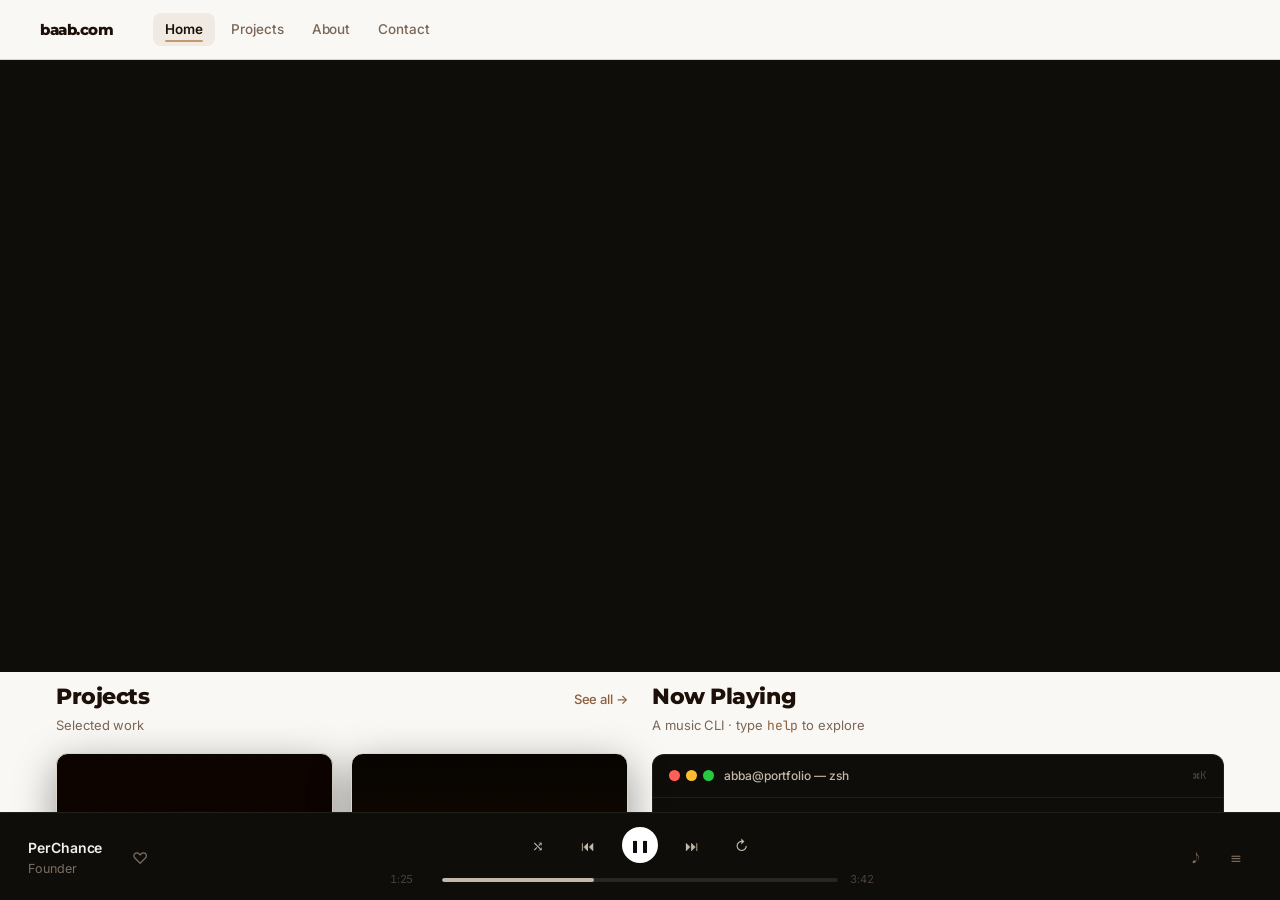
==== commit ee51ac69: "Merge pull request #5 from andomo3/redesign Polish: split-column timeline, animations, STAR rewrites" ====
--- a/index.html
+++ b/index.html
@@ -10,7 +10,7 @@
 <meta property="og:title" content="Abba Ndomo — Data & ML Engineer" />
 <meta property="og:description" content="Portfolio · Georgia Tech ISyE + OR '27 · building PerChance" />
 <meta property="og:type" content="website" />
-<meta property="og:image" content="headshot.jpg" />
+<meta property="og:image" content="headshot.jpeg" />
 <meta name="twitter:card" content="summary_large_image" />
 <link rel="preconnect" href="https://fonts.googleapis.com" />
 <link rel="preconnect" href="https://fonts.gstatic.com" crossorigin />
@@ -19,8 +19,19 @@
 <link rel="stylesheet" href="stylesheets/styles.css" />
 <link rel="stylesheet" href="stylesheets/enhancements.css" />
 <link rel="stylesheet" href="stylesheets/mobile.css" />
+<link rel="stylesheet" href="stylesheets/animations.css" />
 </head>
 <body>
+
+<!-- Loading screen -->
+<div id="loader">
+  <div class="loader-inner">
+    <div class="loader-line">
+      <span class="loader-word">Abba</span>
+      <span class="loader-word accent">Ndomo.</span>
+    </div>
+  </div>
+</div>
 
 <div class="app">
 
@@ -79,8 +90,7 @@
           <div class="hero-text">
             <div class="hero-eyebrow">MLE · Data Engineering · Atlanta · GT '27 · CPT / F-1</div>
             <h1 class="hero-name">Abba<br>Ndomo.</h1>
-            <p class="hero-tagline">ISyE + Operations Research at Georgia Tech. I build ML systems that ship and data pipelines that scale — XGBoost models in live prediction APIs, Airflow DAGs processing real client data, quantitative tools on a $500K equity fund.</p>
-            <div class="hero-stats-row">
+            <p class="hero-tagline">Georgia Tech ISyE — Operations Research track. I build ML systems and data pipelines that run in production. Quantitative foundations, engineering execution.</p>            <div class="hero-stats-row">
               <div class="hero-stat"><span class="hero-stat-n">6</span><span class="hero-stat-l">shipped projects</span></div>
               <div class="hero-stat"><span class="hero-stat-n">2</span><span class="hero-stat-l">internships</span></div>
               <div class="hero-stat"><span class="hero-stat-n">6</span><span class="hero-stat-l">countries lived</span></div>
@@ -93,7 +103,7 @@
             </div>
           </div>
           <div class="hero-photo-wrap">
-            <img class="hero-photo" src="headshot.jpg" alt="Abba Ndomo" />
+            <img class="hero-photo" src="headshot.jpeg" alt="Abba Ndomo" />
           </div>
         </div>
       </div>
@@ -149,38 +159,40 @@
 
         <div class="timeline">
           <article class="exp-card">
-            <div class="head">
-              <div class="role">Software Engineering Intern <span class="at">@ KPMG</span></div>
-              <div class="when">Jun 2024 — Aug 2024</div>
-            </div>
-            <div class="summary">Built an NLP document classification pipeline serving 50+ enterprise auditors.</div>
-            <ul>
-              <li>Reduced document classification latency from 45s to 8s by replacing an O(n²) matching loop with an O(n+m) hash-join — a pure algorithmic fix, no infra changes.</li>
-              <li>Reached 95% precision on 10,000+ documents/month; built a statistical validation framework with 50+ automated distributional checks to catch label noise before it reached production.</li>
-              <li>Designed an A/B testing framework with bootstrapped confidence intervals and multiple-comparison corrections to govern future model updates.</li>
-            </ul>
-            <div class="stack">
-              <span class="tag">Python</span>
-              <span class="tag">NLP</span>
-              <span class="tag">PostgreSQL</span>
-              <span class="tag">A/B Testing</span>
-              <span class="tag">CI/CD</span>
+            <div class="when">Jun 2024<br>Aug 2024</div>
+            <div class="exp-body">
+              <div class="role">Software Engineering Intern</div>
+              <div class="at">@ KPMG</div>
+              <div class="summary">Built an NLP document classification pipeline serving 50+ enterprise auditors.</div>
+              <ul>
+                <li>Reduced document classification latency from 45s to 8s by replacing an O(n²) matching loop with an O(n+m) hash-join — a pure algorithmic fix, no infra changes.</li>
+                <li>Reached 95% precision on 10,000+ documents/month; built a statistical validation framework with 50+ automated distributional checks to catch label noise before it reached production.</li>
+                <li>Designed an A/B testing framework with bootstrapped confidence intervals and multiple-comparison corrections to govern future model updates.</li>
+              </ul>
+              <div class="stack">
+                <span class="tag">Python</span>
+                <span class="tag">NLP</span>
+                <span class="tag">PostgreSQL</span>
+                <span class="tag">A/B Testing</span>
+                <span class="tag">CI/CD</span>
+              </div>
             </div>
           </article>
 
           <article class="exp-card">
-            <div class="head">
-              <div class="role">Quantitative Analyst <span class="at">@ Georgia Tech Student Fund (GTSF)</span></div>
-              <div class="when">Jan 2025 — May 2025</div>
-            </div>
-            <div class="summary">Built quantitative tools for a $500K live student-managed equity fund.</div>
-            <ul>
-              <li>Built a Bloomberg Terminal screener that tripled coverage from 50 to 120 tickers, expanding the investable universe the team could evaluate each week.</li>
-              <li>Ran 10,000-iteration Monte Carlo simulations to stress-test the portfolio under macro shocks; simulations identified 8% downside risk that directly shaped the fund's hedging position.</li>
-              <li>Validated sector-rotation strategies using ARIMA time-series models; first experience where a model error had an immediate dollar cost.</li>
-            </ul>
-            <div class="stack">
-              <span class="tag">Python</span><span class="tag">ARIMA</span><span class="tag">Monte Carlo</span><span class="tag">Bloomberg</span><span class="tag">NumPy</span>
+            <div class="when">Jan 2025<br>May 2025</div>
+            <div class="exp-body">
+              <div class="role">Quantitative Analyst</div>
+              <div class="at">@ Georgia Tech Student Fund (GTSF)</div>
+              <div class="summary">Built quantitative tools for a $500K live student-managed equity fund.</div>
+              <ul>
+                <li>Built a Bloomberg Terminal screener that tripled coverage from 50 to 120 tickers, expanding the investable universe the team could evaluate each week.</li>
+                <li>Ran 10,000-iteration Monte Carlo simulations to stress-test the portfolio under macro shocks; simulations identified 8% downside risk that directly shaped the fund's hedging position.</li>
+                <li>Validated sector-rotation strategies using ARIMA time-series models; first experience where a model error had an immediate dollar cost.</li>
+              </ul>
+              <div class="stack">
+                <span class="tag">Python</span><span class="tag">ARIMA</span><span class="tag">Monte Carlo</span><span class="tag">Bloomberg</span><span class="tag">NumPy</span>
+              </div>
             </div>
           </article>
         </div>
@@ -234,19 +246,9 @@
             <div class="ide-folder"><span>▾</span> <span>📁</span> projects</div>
             <div class="ide-children" id="file-tree"></div>
 
-            <div class="ide-section">Filters</div>
-            <div class="ide-item"><span class="glyph">#</span><span>ml &amp; data</span><span style="margin-left:auto; color: var(--fg-4)">4</span></div>
-            <div class="ide-item"><span class="glyph">#</span><span>systems</span><span style="margin-left:auto; color: var(--fg-4)">2</span></div>
-            <div class="ide-item"><span class="glyph">#</span><span>stats</span><span style="margin-left:auto; color: var(--fg-4)">3</span></div>
-
-            <div class="ide-section">Git</div>
-            <div class="ide-item"><span class="glyph">⎇</span><span>main</span></div>
-            <div class="ide-item"><span class="glyph">●</span><span>2 modified</span></div>
-            <div class="ide-item"><span class="glyph">+</span><span>7 untracked</span></div>
           </aside>
 
           <div class="ide-main">
-            <div class="ide-tabs" id="ide-tabs"></div>
             <div class="ide-content" id="ide-content"></div>
           </div>
         </div>
@@ -319,7 +321,7 @@
         <div class="section-head" style="margin-top: 8px;">
           <div>
             <h2>Contact</h2>
-            <div class="sub">ssh abba@portfolio</div>
+            <!-- <div class="sub">ssh abba@portfolio</div> -->
           </div>
         </div>
 
@@ -360,10 +362,9 @@
   <!-- ============== PLAYER BAR ============== -->
   <footer class="player">
     <div class="player-left">
-      <div class="cover"><span class="cover-icon-np">🏀</span></div>
       <div class="meta">
-        <div class="t" id="np-title">PerChance — NBA Props Intelligence</div>
-        <div class="s" id="np-artist">Founder · Jan 2026 · live_at_100_users</div>
+        <div class="t" id="np-title">PerChance</div>
+        <div class="s" id="np-artist">Founder</div>
       </div>
       <button class="like" id="np-like" title="Like this track">♡</button>
     </div>
@@ -412,6 +413,7 @@
 <script src="scripts/terminal.js"></script>
 <script src="scripts/app.js"></script>
 <script src="scripts/enhancements.js"></script>
+<script src="scripts/animations.js"></script>
 
 </body>
 </html>
--- a/stylesheets/styles.css
+++ b/stylesheets/styles.css
@@ -863,47 +863,46 @@
 
 /* ---------- Timeline ---------- */
 .timeline {
-  position: relative;
-  padding-left: 36px;
-}
-.timeline::before {
-  content: "";
-  position: absolute;
-  left: 11px;
-  top: 10px;
-  bottom: 10px;
-  width: 2px;
-  background: linear-gradient(180deg, var(--p1), var(--p3));
-  opacity: 0.5;
+  display: flex;
+  flex-direction: column;
 }
 .exp-card {
-  position: relative;
-  background: var(--surface);
-  border: 1px solid var(--hairline);
-  border-radius: var(--r-md);
-  padding: 20px 24px;
-  margin-bottom: 14px;
-  transition: 200ms;
-}
-.exp-card:hover { transform: translateY(-2px); border-color: var(--hairline-2); }
-.exp-card::before {
-  content: "";
-  position: absolute;
-  left: -31px;
-  top: 26px;
-  width: 12px; height: 12px;
-  border-radius: 50%;
-  background: var(--bg);
-  border: 2px solid var(--accent);
-  box-shadow: 0 0 0 4px var(--bg);
-}
-.exp-card .head { display: flex; align-items: baseline; justify-content: space-between; gap: 16px; }
-.exp-card .role { font-size: 16px; font-weight: 600; color: var(--fg); letter-spacing: -0.01em; }
-.exp-card .role .at { color: var(--fg-3); font-weight: 500; }
-.exp-card .when { color: var(--fg-3); font-size: 12.5px; font-variant-numeric: tabular-nums; }
-.exp-card .summary { color: var(--fg-2); margin-top: 8px; }
-.exp-card ul { margin: 10px 0 0; padding-left: 18px; color: var(--fg-3); font-size: 13.5px; }
-.exp-card ul li::marker { color: var(--p3); }
+  display: grid;
+  grid-template-columns: 96px 1fr;
+  gap: 0 48px;
+  padding: 36px 0;
+  border-top: 1px solid var(--hairline);
+}
+.exp-card:last-child { border-bottom: 1px solid var(--hairline); }
+.exp-card .when {
+  text-align: right;
+  font-family: var(--mono);
+  font-size: 11.5px;
+  letter-spacing: 0.06em;
+  color: var(--fg-4);
+  line-height: 1.7;
+  padding-top: 4px;
+}
+.exp-card .role {
+  font-family: var(--display);
+  font-size: 17px;
+  font-weight: 700;
+  color: var(--fg);
+  letter-spacing: -0.02em;
+  line-height: 1.2;
+}
+.exp-card .at {
+  font-size: 13px;
+  font-weight: 500;
+  color: var(--accent);
+  margin-top: 3px;
+  margin-bottom: 10px;
+}
+.exp-card .summary { color: var(--fg-2); font-size: 13.5px; margin-bottom: 10px; }
+.exp-card ul { margin: 0; padding-left: 16px; color: var(--fg-3); font-size: 13px; line-height: 1.65; }
+.exp-card ul li { margin-bottom: 6px; }
+.exp-card ul li:last-child { margin-bottom: 0; }
+.exp-card ul li::marker { color: var(--accent); }
 .exp-card .stack { margin-top: 14px; display: flex; gap: 6px; flex-wrap: wrap; }
 
 .tag {
--- a/stylesheets/mobile.css
+++ b/stylesheets/mobile.css
@@ -226,8 +226,9 @@
   .proj-actions { flex-direction: column; align-items: flex-start; }
 
   /* ── Experience timeline ── */
-  .timeline { padding-left: 20px; }
-  .exp-card { padding: 14px 16px; }
+  .exp-card { grid-template-columns: 1fr; gap: 4px; padding: 24px 0; }
+  .exp-card .when { text-align: left; padding-top: 0; }
+  .exp-card .role { font-size: 15px; }
 
   /* ── About / Contact grids ── */
   .about-grid, .contact-grid { grid-template-columns: 1fr; gap: 16px; }
--- a/stylesheets/animations.css
+++ b/stylesheets/animations.css
@@ -0,0 +1,186 @@
+/* ============================================================
+   animations.css — loader, hero stagger, scroll reveal, nav
+   ============================================================ */
+
+/* ---------- Loading screen ---------- */
+#loader {
+  position: fixed;
+  inset: 0;
+  background: var(--dark-bg);
+  display: flex;
+  align-items: center;
+  justify-content: center;
+  z-index: 9999;
+  pointer-events: none;
+}
+#loader.exit {
+  animation: loader-fade-out 0.45s cubic-bezier(0.4, 0, 1, 1) forwards;
+}
+.loader-inner {
+  overflow: hidden;
+  display: flex;
+  flex-direction: column;
+  align-items: flex-start;
+  gap: 2px;
+}
+.loader-line {
+  display: flex;
+  gap: 0.22em;
+  overflow: hidden;
+}
+.loader-word {
+  font-family: var(--display);
+  font-size: clamp(52px, 9vw, 100px);
+  font-weight: 800;
+  letter-spacing: -0.04em;
+  color: var(--dark-fg);
+  display: block;
+  transform: translateY(110%);
+  animation: word-rise 0.65s cubic-bezier(0.16, 1, 0.3, 1) forwards;
+}
+.loader-word.accent { color: var(--accent); }
+.loader-word:nth-child(1) { animation-delay: 0.05s; }
+.loader-word:nth-child(2) { animation-delay: 0.18s; }
+.loader-sub {
+  font-family: var(--mono);
+  font-size: 12px;
+  letter-spacing: 0.12em;
+  color: var(--dark-fg-3);
+  transform: translateY(100%);
+  opacity: 0;
+  animation: sub-rise 0.5s cubic-bezier(0.16, 1, 0.3, 1) 0.55s forwards;
+}
+
+@keyframes word-rise {
+  to { transform: translateY(0); }
+}
+@keyframes sub-rise {
+  to { transform: translateY(0); opacity: 1; }
+}
+@keyframes loader-fade-out {
+  to { opacity: 0; }
+}
+
+/* ---------- Hero entrance stagger ---------- */
+.hero-eyebrow,
+.hero-name,
+.hero-tagline,
+.hero-stats-row,
+.hero-actions,
+.hero-photo-wrap {
+  opacity: 0;
+  transform: translateY(22px);
+  transition: opacity 0.6s cubic-bezier(0.16, 1, 0.3, 1),
+              transform 0.6s cubic-bezier(0.16, 1, 0.3, 1);
+}
+.hero-dark.hero-loaded .hero-eyebrow   { opacity: 1; transform: none; transition-delay: 0.05s; }
+.hero-dark.hero-loaded .hero-name      { opacity: 1; transform: none; transition-delay: 0.18s; }
+.hero-dark.hero-loaded .hero-tagline   { opacity: 1; transform: none; transition-delay: 0.30s; }
+.hero-dark.hero-loaded .hero-stats-row { opacity: 1; transform: none; transition-delay: 0.42s; }
+.hero-dark.hero-loaded .hero-actions   { opacity: 1; transform: none; transition-delay: 0.52s; }
+.hero-dark.hero-loaded .hero-photo-wrap { opacity: 1; transform: none; transition-delay: 0.24s; }
+
+/* ---------- Scroll reveal ---------- */
+.reveal {
+  opacity: 0;
+  transform: translateY(18px);
+  transition: opacity 0.52s cubic-bezier(0.16, 1, 0.3, 1),
+              transform 0.52s cubic-bezier(0.16, 1, 0.3, 1);
+}
+.reveal.visible {
+  opacity: 1;
+  transform: none;
+}
+
+/* ---------- Nav hover underline ---------- */
+.nav-item {
+  position: relative;
+}
+.nav-item::after {
+  content: '';
+  position: absolute;
+  bottom: 4px;
+  left: 12px;
+  right: 12px;
+  height: 1.5px;
+  background: var(--accent);
+  transform: scaleX(0);
+  transform-origin: left;
+  transition: transform 220ms cubic-bezier(0.16, 1, 0.3, 1);
+  border-radius: 2px;
+}
+.nav-item:hover::after { transform: scaleX(1); }
+.nav-item.active::after { transform: scaleX(1); }
+
+/* ---------- Loader cursor blink ---------- */
+.loader-sub::after {
+  content: '▋';
+  color: var(--accent);
+  animation: cursor-blink 0.8s step-end infinite;
+  margin-left: 3px;
+}
+@keyframes cursor-blink {
+  0%, 100% { opacity: 1; }
+  50%       { opacity: 0; }
+}
+
+/* ---------- Hero photo float ---------- */
+.hero-photo {
+  animation: photo-float 5s ease-in-out infinite;
+}
+@keyframes photo-float {
+  0%, 100% { transform: translateY(0px); }
+  50%       { transform: translateY(-10px); }
+}
+
+/* ---------- IDE tab content fade ---------- */
+.ide-content {
+  animation: ide-content-in 0.2s ease both;
+}
+@keyframes ide-content-in {
+  from { opacity: 0; transform: translateY(6px); }
+  to   { opacity: 1; transform: none; }
+}
+
+/* ---------- Card hover lift ---------- */
+.card, .exp-card, .tile {
+  transition: transform 200ms cubic-bezier(0.16, 1, 0.3, 1),
+              box-shadow 200ms cubic-bezier(0.16, 1, 0.3, 1);
+}
+.card:hover, .exp-card:hover {
+  transform: translateY(-3px);
+  box-shadow: 0 8px 28px rgba(0,0,0,0.08);
+}
+.tile:hover {
+  transform: translateY(-4px);
+  box-shadow: 0 10px 32px rgba(0,0,0,0.10);
+}
+
+/* ---------- Proj-link button pop ---------- */
+.proj-link {
+  transition: transform 160ms cubic-bezier(0.16, 1, 0.3, 1),
+              background 140ms, color 140ms, border-color 140ms;
+}
+.proj-link:hover { transform: translateY(-2px); }
+
+/* ---------- Star item entrance (IDE) ---------- */
+.star-item {
+  animation: star-in 0.35s cubic-bezier(0.16, 1, 0.3, 1) both;
+}
+.star-item:nth-child(1) { animation-delay: 0.05s; }
+.star-item:nth-child(2) { animation-delay: 0.12s; }
+.star-item:nth-child(3) { animation-delay: 0.19s; }
+.star-item:nth-child(4) { animation-delay: 0.26s; }
+@keyframes star-in {
+  from { opacity: 0; transform: translateY(10px); }
+  to   { opacity: 1; transform: none; }
+}
+
+/* ---------- Reduce motion ---------- */
+@media (prefers-reduced-motion: reduce) {
+  #loader { display: none !important; }
+  .loader-word, .loader-sub { animation: none; transform: none; opacity: 1; }
+  .hero-eyebrow, .hero-name, .hero-tagline,
+  .hero-stats-row, .hero-actions, .hero-photo-wrap { opacity: 1; transform: none; transition: none; }
+  .reveal { opacity: 1; transform: none; transition: none; }
+}
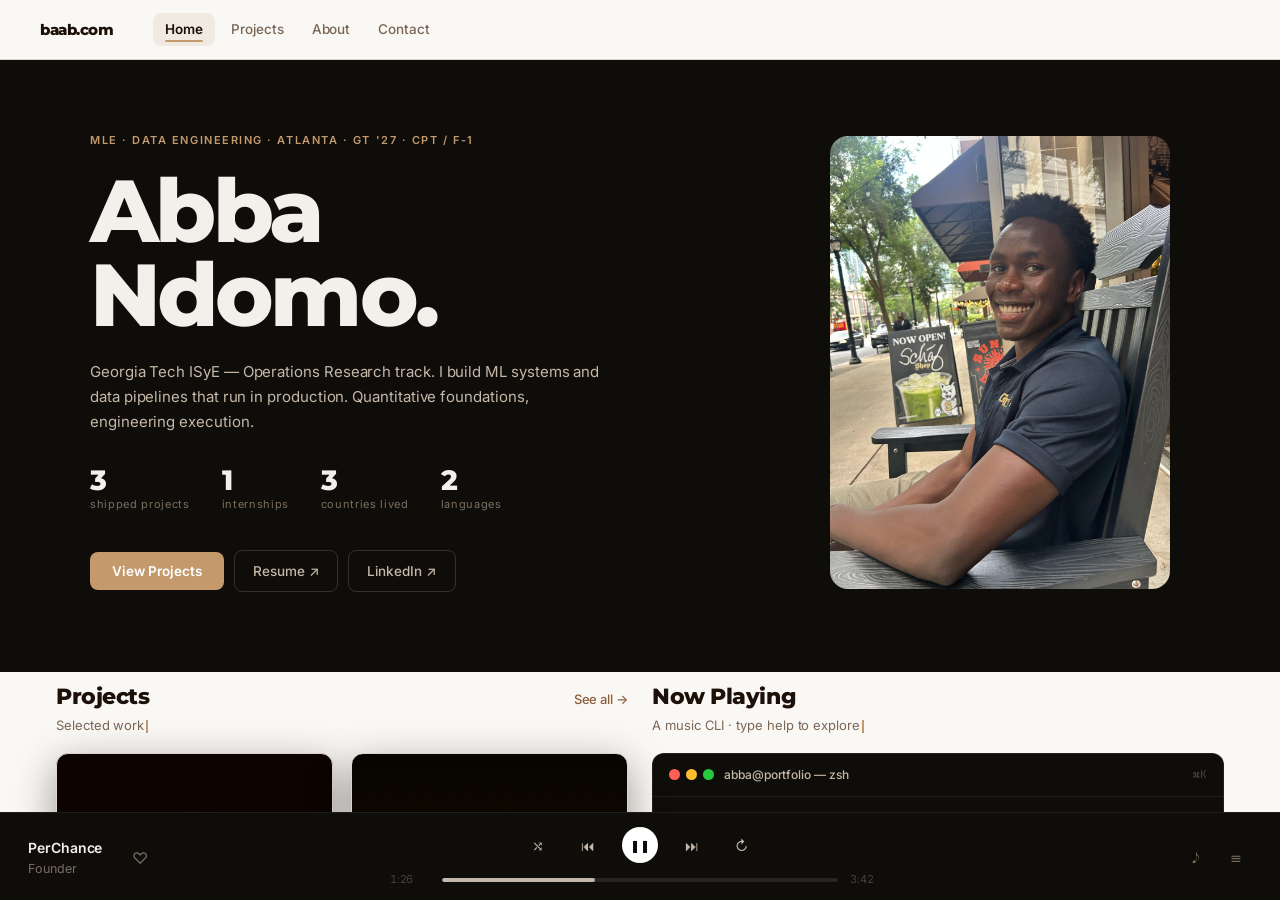
==== commit bc8aaa5b: "Add typewriter effects, fix terminal autoscroll, polish timeline and player" ====
--- a/index.html
+++ b/index.html
@@ -15,7 +15,7 @@
 <link rel="preconnect" href="https://fonts.googleapis.com" />
 <link rel="preconnect" href="https://fonts.gstatic.com" crossorigin />
 <link href="https://fonts.googleapis.com/css2?family=Inter:wght@400;500;600;700&family=JetBrains+Mono:wght@400;500;600&family=Montserrat:wght@700;800&display=swap" rel="stylesheet" />
-<link rel="icon" href="data:image/svg+xml,<svg xmlns='http://www.w3.org/2000/svg' viewBox='0 0 32 32'><rect width='32' height='32' rx='7' fill='%231a1a1a'/><rect x='4' y='18' width='4' height='10' rx='1.5' fill='%236366f1'/><rect x='10' y='12' width='4' height='16' rx='1.5' fill='%236366f1'/><rect x='18' y='6' width='4' height='22' rx='1.5' fill='%236366f1'/><rect x='24' y='14' width='4' height='14' rx='1.5' fill='%236366f1'/></svg>" />
+<link rel="icon" href="data:image/svg+xml,<svg xmlns='http://www.w3.org/2000/svg' viewBox='0 0 32 32'><rect width='32' height='32' rx='7' fill='%230F0D0A'/><text x='16' y='23' font-family='Georgia,serif' font-size='20' font-weight='700' text-anchor='middle' fill='%23C49A6C'>A</text></svg>" />
 <link rel="stylesheet" href="stylesheets/styles.css" />
 <link rel="stylesheet" href="stylesheets/enhancements.css" />
 <link rel="stylesheet" href="stylesheets/mobile.css" />
@@ -165,9 +165,9 @@
               <div class="at">@ KPMG</div>
               <div class="summary">Built an NLP document classification pipeline serving 50+ enterprise auditors.</div>
               <ul>
-                <li>Reduced document classification latency from 45s to 8s by replacing an O(n²) matching loop with an O(n+m) hash-join — a pure algorithmic fix, no infra changes.</li>
-                <li>Reached 95% precision on 10,000+ documents/month; built a statistical validation framework with 50+ automated distributional checks to catch label noise before it reached production.</li>
-                <li>Designed an A/B testing framework with bootstrapped confidence intervals and multiple-comparison corrections to govern future model updates.</li>
+                <li>Cut classification latency 45s → 8s by swapping an O(n²) matching loop for an O(n+m) hash-join — no model retraining, no infra changes.</li>
+                <li>Hit 95% precision on 10,000+ docs/month by building a 50+ check distributional validation framework to kill label noise before production.</li>
+                <li>Shipped an A/B testing framework with bootstrapped confidence intervals and multiple-comparison corrections to govern all future model updates.</li>
               </ul>
               <div class="stack">
                 <span class="tag">Python</span>
@@ -186,9 +186,9 @@
               <div class="at">@ Georgia Tech Student Fund (GTSF)</div>
               <div class="summary">Built quantitative tools for a $500K live student-managed equity fund.</div>
               <ul>
-                <li>Built a Bloomberg Terminal screener that tripled coverage from 50 to 120 tickers, expanding the investable universe the team could evaluate each week.</li>
-                <li>Ran 10,000-iteration Monte Carlo simulations to stress-test the portfolio under macro shocks; simulations identified 8% downside risk that directly shaped the fund's hedging position.</li>
-                <li>Validated sector-rotation strategies using ARIMA time-series models; first experience where a model error had an immediate dollar cost.</li>
+                <li>Tripled ticker coverage 50 → 120 by building a Bloomberg Terminal screener — expanded the investable universe the team evaluated each week.</li>
+                <li>Ran 10,000-iteration Monte Carlo simulations under macro shocks; surfaced 8% downside risk that directly shaped the fund's hedging position.</li>
+                <li>Validated sector-rotation strategies with ARIMA models — first project where a model error had an immediate dollar cost.</li>
               </ul>
               <div class="stack">
                 <span class="tag">Python</span><span class="tag">ARIMA</span><span class="tag">Monte Carlo</span><span class="tag">Bloomberg</span><span class="tag">NumPy</span>
@@ -274,10 +274,10 @@
               <h2>Abba Ndomo</h2>
               <div style="color: var(--fg-3); font-size: 13.5px; margin-bottom: 14px;">Data & ML Engineer · ISyE + OR · Georgia Tech '27</div>
               <p style="color: var(--fg-2); margin: 0 0 12px;">
-                I have lived across <b style="color: var(--fg);">six countries</b> and am proficient in English, Kiswahili, Spanish, Russian, and Azerbaijani. I build production ML systems and data pipelines — from a live NBA prediction platform to automated pricing infrastructure for a 101-unit real estate operator.
+                I have lived across <b style="color: var(--fg);">six countries</b> and am proficient in English, Kiswahili, Spanish, Russian, and Azerbaijani. I build production ML systems and data pipelines — from a live NBA intelligence platform to automated pricing infrastructure
               </p>
               <p style="color: var(--fg-2); margin: 0;">
-                I think probabilistically — about models, decisions, and risk. I'm drawn to problems where the data is messy, the stakes are real, and the solution has to hold up under live traffic.
+                I'm drawn to problems where the data is messy, the stakes are real, and the solution has to hold up under live traffic.
               </p>
             </div>
 
--- a/stylesheets/styles.css
+++ b/stylesheets/styles.css
@@ -871,9 +871,7 @@
   grid-template-columns: 96px 1fr;
   gap: 0 48px;
   padding: 36px 0;
-  border-top: 1px solid var(--hairline);
-}
-.exp-card:last-child { border-bottom: 1px solid var(--hairline); }
+}
 .exp-card .when {
   text-align: right;
   font-family: var(--mono);
--- a/stylesheets/animations.css
+++ b/stylesheets/animations.css
@@ -83,14 +83,15 @@
 /* ---------- Scroll reveal ---------- */
 .reveal {
   opacity: 0;
-  transform: translateY(18px);
-  transition: opacity 0.52s cubic-bezier(0.16, 1, 0.3, 1),
-              transform 0.52s cubic-bezier(0.16, 1, 0.3, 1);
+  transform: translateY(36px);
+  transition: opacity 0.65s cubic-bezier(0.16, 1, 0.3, 1),
+              transform 0.65s cubic-bezier(0.16, 1, 0.3, 1);
 }
 .reveal.visible {
   opacity: 1;
   transform: none;
 }
+
 
 /* ---------- Nav hover underline ---------- */
 .nav-item {
@@ -176,6 +177,26 @@
   to   { opacity: 1; transform: none; }
 }
 
+/* ---------- Typewriter cursor ---------- */
+.tw-cursor {
+  display: inline-block;
+  width: 2px;
+  height: 1em;
+  background: var(--accent);
+  vertical-align: text-bottom;
+  margin-left: 2px;
+  animation: tw-blink 0.7s step-end infinite;
+}
+.tw-cursor-done {
+  animation: none;
+  opacity: 0;
+  transition: opacity 0.4s ease;
+}
+@keyframes tw-blink {
+  0%, 100% { opacity: 1; }
+  50%       { opacity: 0; }
+}
+
 /* ---------- Reduce motion ---------- */
 @media (prefers-reduced-motion: reduce) {
   #loader { display: none !important; }
@@ -183,4 +204,5 @@
   .hero-eyebrow, .hero-name, .hero-tagline,
   .hero-stats-row, .hero-actions, .hero-photo-wrap { opacity: 1; transform: none; transition: none; }
   .reveal { opacity: 1; transform: none; transition: none; }
-}
+  .tw-cursor { animation: none; display: none; }
+}
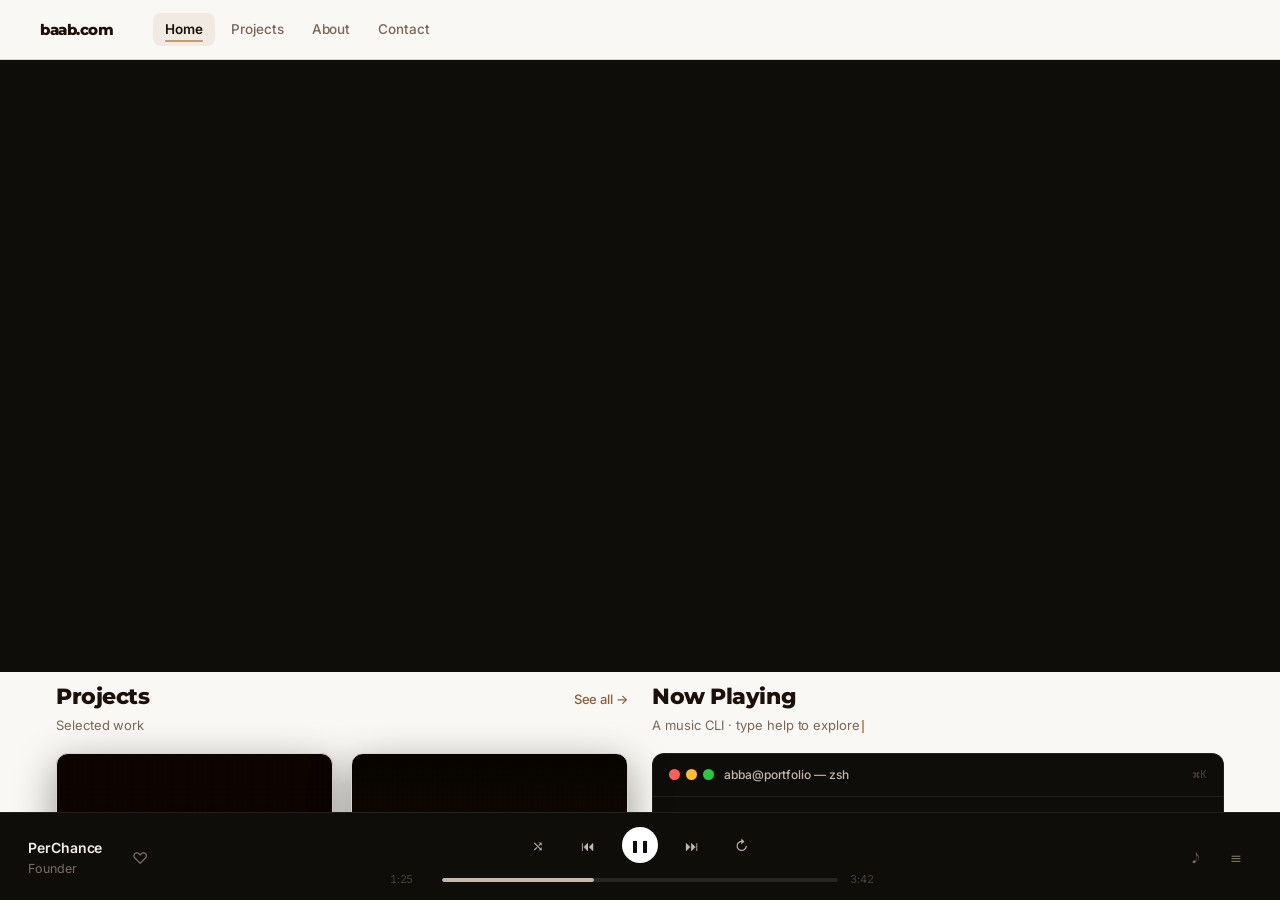
==== commit 17b57c44: "Remove trivia rows from About Facts card" ====
--- a/index.html
+++ b/index.html
@@ -295,10 +295,6 @@
                 <div class="row"><div class="k">School</div><div class="v">Georgia Tech '27 · ISyE + OR</div></div>
                 <div class="row"><div class="k">Currently</div><div class="v">Building PerChance · Data & ML Engineer @ Altura</div></div>
                 <div class="row"><div class="k">Languages</div><div class="v">EN · SW · ES · RU · AZ</div></div>
-                <div class="row"><div class="k">Favorite distribution</div><div class="v" style="color: var(--p3);">Heavy-tailed log-normal</div></div>
-                <div class="row"><div class="k">Favorite track</div><div class="v">A private Playboi Carti leak from 2019</div></div>
-                <div class="row"><div class="k">Last book</div><div class="v">Probability Theory: The Logic of Science</div></div>
-                <div class="row"><div class="k">Caffeine</div><div class="v">Two cortados · stops counting after</div></div>
               </div>
             </div>
 
